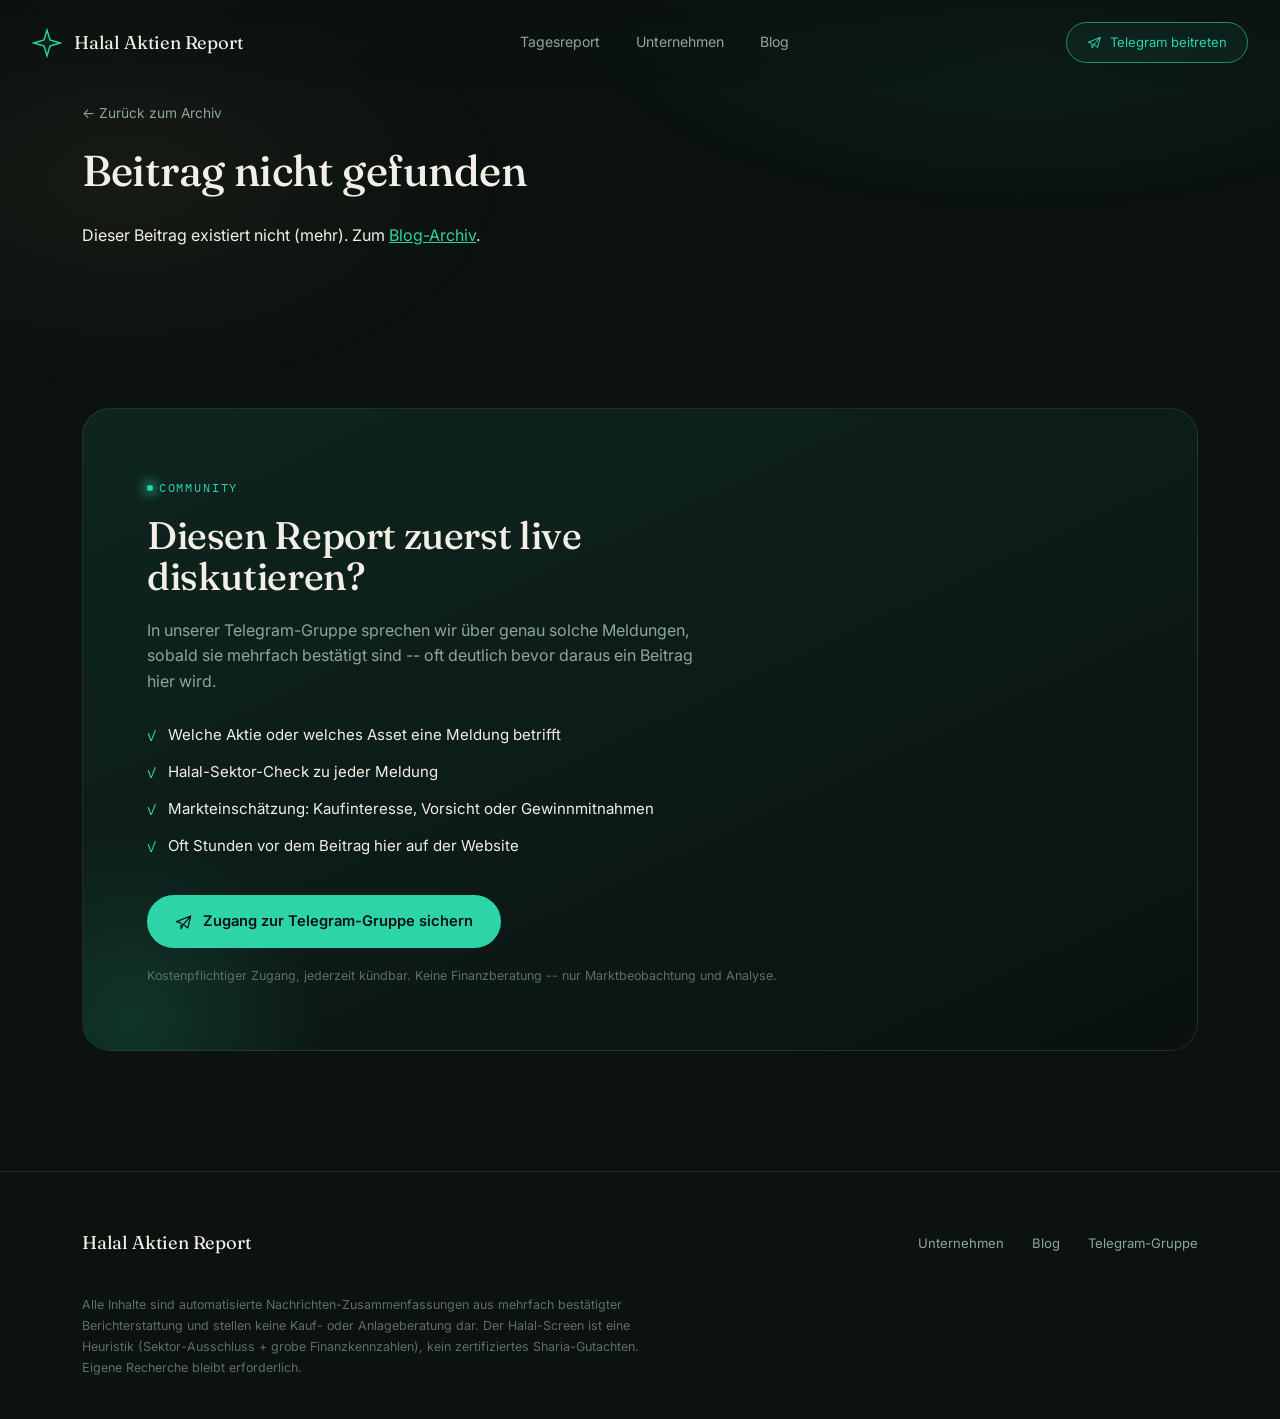
==== pages/blog-post.html @ 9b46c6bf "Mobile-optimize the site: fix text overflow, add hamburger nav - overflow-wrap on headings + img/svg" ====
<!DOCTYPE html>
<html lang="de">
<head>
<meta charset="UTF-8">
<meta name="viewport" content="width=device-width, initial-scale=1.0">
<title>Beitrag — Halal Aktien Report</title>
<meta name="description" content="Marktbeobachtung aus mehrfach bestätigter Berichterstattung.">
<link rel="canonical" id="canonical-link" href="https://joyful-dasik-cdf792.netlify.app/pages/blog-post.html">
<meta property="og:type" content="article">
<meta property="og:site_name" content="Halal Aktien Report">
<meta id="og-title" property="og:title" content="Halal Aktien Report">
<meta id="og-description" property="og:description" content="Marktbeobachtung aus mehrfach bestätigter Berichterstattung.">
<meta id="og-url" property="og:url" content="https://joyful-dasik-cdf792.netlify.app/pages/blog-post.html">
<meta property="og:image" content="https://joyful-dasik-cdf792.netlify.app/assets/og-image.png">
<meta property="og:locale" content="de_DE">
<meta name="twitter:card" content="summary_large_image">
<meta id="twitter-title" name="twitter:title" content="Halal Aktien Report">
<meta name="twitter:image" content="https://joyful-dasik-cdf792.netlify.app/assets/og-image.png">

<link rel="preconnect" href="https://fonts.googleapis.com">
<link href="https://fonts.googleapis.com/css2?family=Fraunces:opsz,wght@9..144,400..600&family=Inter:wght@400;500;600;700&family=IBM+Plex+Mono:wght@400;500&display=swap" rel="stylesheet">
<link rel="stylesheet" href="../css/style.css">
</head>
<body>

<nav class="nav">
  <div class="nav-brand">
    <svg class="mark" viewBox="0 0 30 30" fill="none">
      <path d="M15 2 L18 12 L28 15 L18 18 L15 28 L12 18 L2 15 L12 12 Z" stroke="#2dd4a7" stroke-width="1.4" fill="rgba(45,212,167,0.08)"/>
    </svg>
    Halal Aktien Report
  </div>
  <div class="nav-links">
    <a href="../index.html#report">Tagesreport</a>
    <a href="unternehmen.html">Unternehmen</a>
    <a href="blog.html">Blog</a>
  </div>
  <a class="nav-cta" href="https://t.me/+EwK47soi2l5lZWMy" target="_blank" rel="noopener">
    <svg class="tg-icon" viewBox="0 0 24 24" fill="none"><path d="M21 4L2 11.5l6 2m13-9.5l-4 16-7-5.5m11-10.5L11 15.5m0 0l-3 5.5v-5.5" stroke="currentColor" stroke-width="1.6" stroke-linecap="round" stroke-linejoin="round"/></svg>
    Telegram beitreten
  </a>
  <button class="nav-toggle" aria-label="Menü öffnen" aria-expanded="false">
    <span></span><span></span><span></span>
  </button>
</nav>

<div class="nav-mobile-menu" id="nav-mobile-menu">
  <a href="../index.html#report">Tagesreport</a>
  <a href="unternehmen.html">Unternehmen</a>
  <a href="blog.html">Blog</a>
</div>

<div class="wrap">
  <article class="post-article" id="post-article">
    <p>Beitrag wird geladen…</p>
  </article>
</div>

<section class="section community" id="community">
  <div class="wrap">
    <div class="community-card reveal">
      <div class="community-copy">
        <span class="eyebrow">Community</span>
        <h2>Diesen Report zuerst live diskutieren?</h2>
        <p class="community-sub">
          In unserer Telegram-Gruppe sprechen wir über genau solche Meldungen, sobald sie
          mehrfach bestätigt sind -- oft deutlich bevor daraus ein Beitrag hier wird.
        </p>
        <ul class="community-benefits">
          <li><span class="check">✓</span> Welche Aktie oder welches Asset eine Meldung betrifft</li>
          <li><span class="check">✓</span> Halal-Sektor-Check zu jeder Meldung</li>
          <li><span class="check">✓</span> Markteinschätzung: Kaufinteresse, Vorsicht oder Gewinnmitnahmen</li>
          <li><span class="check">✓</span> Oft Stunden vor dem Beitrag hier auf der Website</li>
        </ul>
        <a class="btn-primary btn-telegram" href="https://t.me/+EwK47soi2l5lZWMy" target="_blank" rel="noopener">
          <svg class="tg-icon" viewBox="0 0 24 24" fill="none"><path d="M21 4L2 11.5l6 2m13-9.5l-4 16-7-5.5m11-10.5L11 15.5m0 0l-3 5.5v-5.5" stroke="currentColor" stroke-width="1.6" stroke-linecap="round" stroke-linejoin="round"/></svg>
          Zugang zur Telegram-Gruppe sichern
        </a>
        <p class="community-note">Kostenpflichtiger Zugang, jederzeit kündbar. Keine Finanzberatung -- nur Marktbeobachtung und Analyse.</p>
      </div>
    </div>
  </div>
</section>

<footer class="footer">
  <div class="wrap">
    <div class="footer-top">
      <div class="nav-brand">Halal Aktien Report</div>
      <div class="footer-links">
        <a href="unternehmen.html">Unternehmen</a>
        <a href="blog.html">Blog</a>
        <a href="https://t.me/+EwK47soi2l5lZWMy" target="_blank" rel="noopener">Telegram-Gruppe</a>
      </div>
    </div>
    <p class="footer-note">
      Alle Inhalte sind automatisierte Nachrichten-Zusammenfassungen aus mehrfach
      bestätigter Berichterstattung und stellen keine Kauf- oder Anlageberatung dar.
      Der Halal-Screen ist eine Heuristik (Sektor-Ausschluss + grobe Finanzkennzahlen),
      kein zertifiziertes Sharia-Gutachten. Eigene Recherche bleibt erforderlich.
    </p>
  </div>
</footer>

<script src="../data/companies.js"></script>
<script src="../data/posts.js"></script>
<script src="../js/render.js"></script>
<script src="../js/animate.js"></script>
<script>
  const slug = new URLSearchParams(window.location.search).get('slug');
  const post = POSTS.find(p => p.slug === slug);
  const articleEl = document.getElementById('post-article');

  if (!post) {
    articleEl.innerHTML = `
      <a class="back-link" href="blog.html">← Zurück zum Archiv</a>
      <h1>Beitrag nicht gefunden</h1>
      <p>Dieser Beitrag existiert nicht (mehr). Zum <a href="blog.html" style="color: var(--jade); text-decoration: underline;">Blog-Archiv</a>.</p>
    `;
  } else {
    const fullTitle = `${post.title} — Halal Aktien Report`;
    const pageUrl = `https://joyful-dasik-cdf792.netlify.app/pages/blog-post.html?slug=${post.slug}`;
    document.title = fullTitle;
    document.querySelector('meta[name="description"]').setAttribute('content', post.excerpt);
    document.getElementById('canonical-link').setAttribute('href', pageUrl);
    document.getElementById('og-title').setAttribute('content', fullTitle);
    document.getElementById('og-description').setAttribute('content', post.excerpt);
    document.getElementById('og-url').setAttribute('content', pageUrl);
    document.getElementById('twitter-title').setAttribute('content', fullTitle);

    articleEl.innerHTML = `
      <a class="back-link" href="blog.html">← Zurück zum Archiv</a>
      <div class="post-meta-row">
        <span class="tag mono">${escapeHtml(post.tag)}</span>
        <span class="mono">${formatDate(post.date)}</span>
      </div>
      <h1>${escapeHtml(post.title)}</h1>
      <div class="post-body">${renderBodyParagraphs(post.body)}</div>
      ${lockedInsightHTML()}
      <div class="post-footer-note">
        Automatisierte Nachrichten-Zusammenfassung aus mehrfach bestätigter Berichterstattung.
        Keine Kauf- oder Anlageempfehlung. Eigene Recherche bleibt erforderlich.
      </div>
    `;

    const ldJson = document.createElement('script');
    ldJson.type = 'application/ld+json';
    ldJson.textContent = JSON.stringify({
      "@context": "https://schema.org",
      "@type": "NewsArticle",
      "headline": post.title,
      "description": post.excerpt,
      "datePublished": post.date,
      "dateModified": post.date,
      "url": pageUrl,
      "articleSection": post.tag,
      "publisher": { "@type": "Organization", "name": "Halal Aktien Report" },
    });
    document.head.appendChild(ldJson);
  }

  window.initRevealScan();
</script>
</body>
</html>
---- css/style.css ----
/* ============================================================
   Halal Aktien Report -- Design System
   Palette: Ink #0B1210, Emerald #114B4C, Jade #2DD4A7,
            Brass #C9A15A, Ivory #F3EFE6, Sage #8FA69C
   Type: Fraunces (Display), Inter (Body), IBM Plex Mono (Data)
   ============================================================ */

:root {
  --ink: #0b1210;
  --ink-soft: #0f1a17;
  --emerald: #114b4c;
  --emerald-soft: #163f3a;
  --jade: #2dd4a7;
  --jade-dim: #1f8f72;
  --brass: #c9a15a;
  --ivory: #f3efe6;
  --sage: #8fa69c;
  --sage-dim: #5c6f68;
  --border: rgba(243, 239, 230, 0.1);
  --radius-lg: 28px;
  --radius-md: 16px;
  --radius-sm: 10px;
  --shadow-deep: 0 40px 80px -30px rgba(0, 0, 0, 0.6);
  --ease: cubic-bezier(0.16, 1, 0.3, 1);
}

* { margin: 0; padding: 0; box-sizing: border-box; }

html { scroll-behavior: smooth; }

body {
  background: var(--ink);
  color: var(--ivory);
  font-family: 'Inter', -apple-system, sans-serif;
  font-size: 16px;
  line-height: 1.6;
  overflow-x: hidden;
  -webkit-font-smoothing: antialiased;
}

body::before {
  content: "";
  position: fixed;
  inset: 0;
  background:
    radial-gradient(ellipse 60% 40% at 80% 0%, rgba(45, 212, 167, 0.08), transparent 60%),
    radial-gradient(ellipse 50% 40% at 10% 20%, rgba(201, 161, 90, 0.06), transparent 60%);
  pointer-events: none;
  z-index: 0;
}

h1, h2, h3, h4 {
  font-family: 'Fraunces', Georgia, serif;
  font-weight: 480;
  letter-spacing: -0.01em;
  line-height: 1.08;
  color: var(--ivory);
  overflow-wrap: break-word;
}

img, svg, canvas { max-width: 100%; }

a { color: inherit; text-decoration: none; }

.mono {
  font-family: 'IBM Plex Mono', monospace;
  letter-spacing: 0.02em;
}

.eyebrow {
  font-family: 'IBM Plex Mono', monospace;
  font-size: 0.72rem;
  letter-spacing: 0.16em;
  text-transform: uppercase;
  color: var(--jade);
  display: inline-flex;
  align-items: center;
  gap: 0.5em;
}

.eyebrow::before {
  content: "";
  width: 6px;
  height: 6px;
  border-radius: 50%;
  background: var(--jade);
  box-shadow: 0 0 12px 2px var(--jade);
}

.wrap {
  max-width: 1180px;
  margin: 0 auto;
  padding: 0 32px;
  position: relative;
  z-index: 1;
}

/* ---------------- Navigation ---------------- */
.nav {
  position: fixed;
  top: 0; left: 0; right: 0;
  z-index: 50;
  display: flex;
  align-items: center;
  justify-content: space-between;
  padding: 22px 32px;
  backdrop-filter: blur(14px);
  background: linear-gradient(to bottom, rgba(11,18,16,0.85), rgba(11,18,16,0));
}

.nav-brand {
  display: flex;
  align-items: center;
  gap: 12px;
  font-family: 'Fraunces', serif;
  font-size: 1.15rem;
  letter-spacing: -0.01em;
}

.nav-brand .mark {
  width: 30px; height: 30px;
  position: relative;
}

.nav-links {
  display: flex;
  gap: 36px;
  font-size: 0.88rem;
  color: var(--sage);
}

.nav-links a { transition: color 0.25s var(--ease); }
.nav-links a:hover { color: var(--jade); }

.nav-cta {
  display: inline-flex;
  align-items: center;
  gap: 8px;
  border: 1px solid var(--jade-dim);
  padding: 9px 20px;
  border-radius: 999px;
  font-size: 0.82rem;
  color: var(--jade);
  background: rgba(45,212,167,0.06);
  transition: all 0.25s var(--ease);
}
.nav-cta:hover { border-color: var(--jade); background: rgba(45,212,167,0.16); transform: translateY(-1px); animation-play-state: paused; }
.nav-cta .tg-icon { width: 15px; height: 15px; flex-shrink: 0; }

@keyframes tg-pulse {
  0%, 100% { box-shadow: 0 0 0 0 rgba(45,212,167,0.32); }
  50% { box-shadow: 0 0 0 7px rgba(45,212,167,0); }
}
.nav-cta { animation: tg-pulse 2.6s ease-in-out infinite; }

/* ---------------- Hero ---------------- */
.hero {
  position: relative;
  min-height: 100vh;
  display: flex;
  align-items: center;
  padding-top: 90px;
}

#hero-canvas {
  position: absolute;
  top: 0; right: -8%;
  width: 62%;
  height: 100%;
  z-index: 0;
  opacity: 0.95;
}

.hero-content {
  position: relative;
  z-index: 2;
  max-width: 620px;
}

.hero h1 {
  font-size: clamp(2.6rem, 5.2vw, 4.4rem);
  margin: 22px 0 24px;
}

.hero h1 em {
  font-style: normal;
  color: var(--jade);
}

.hero-sub {
  font-size: 1.08rem;
  color: var(--sage);
  max-width: 460px;
  margin-bottom: 40px;
}

.hero-actions {
  display: flex;
  gap: 16px;
  align-items: center;
}

.btn-primary {
  background: var(--jade);
  color: var(--ink);
  padding: 15px 28px;
  border-radius: 999px;
  font-weight: 600;
  font-size: 0.92rem;
  transition: transform 0.3s var(--ease), box-shadow 0.3s var(--ease);
  display: inline-block;
}
.btn-primary:hover { transform: translateY(-2px); box-shadow: 0 16px 32px -12px rgba(45,212,167,0.5); }

.btn-ghost {
  color: var(--ivory);
  font-size: 0.92rem;
  display: inline-flex;
  align-items: center;
  gap: 8px;
  border-bottom: 1px solid var(--border);
  padding-bottom: 3px;
  transition: border-color 0.25s var(--ease);
}
.btn-ghost:hover { border-color: var(--brass); color: var(--brass); }

.hero-stats {
  display: flex;
  gap: 40px;
  margin-top: 64px;
  padding-top: 32px;
  border-top: 1px solid var(--border);
}

.hero-stat .num {
  font-family: 'IBM Plex Mono', monospace;
  font-size: 1.5rem;
  color: var(--brass);
}
.hero-stat .label {
  font-size: 0.76rem;
  color: var(--sage-dim);
  margin-top: 4px;
}

/* ---------------- Subpage header ---------------- */
.page-header {
  position: relative;
  z-index: 1;
  padding: 170px 0 64px;
  border-bottom: 1px solid var(--border);
}

.page-header h1 {
  font-size: clamp(2.1rem, 4vw, 3rem);
  margin: 16px 0 18px;
}

.page-header p {
  color: var(--sage);
  max-width: 560px;
}

.back-link {
  display: inline-flex;
  align-items: center;
  gap: 8px;
  font-size: 0.86rem;
  color: var(--sage);
  margin-bottom: 24px;
  transition: color 0.25s var(--ease);
}
.back-link:hover { color: var(--jade); }

/* ---------------- Blog archive list ---------------- */
.blog-list {
  display: flex;
  flex-direction: column;
  gap: 4px;
}

.blog-list-item {
  display: grid;
  grid-template-columns: 140px 1fr 24px;
  gap: 28px;
  align-items: center;
  padding: 28px 8px;
  border-bottom: 1px solid var(--border);
  transition: background 0.25s var(--ease), padding-left 0.25s var(--ease);
}
.blog-list-item:hover { background: rgba(45,212,167,0.03); padding-left: 16px; }

.blog-list-meta {
  font-size: 0.78rem;
  color: var(--sage-dim);
}

.blog-list-body .tag {
  display: inline-block;
  margin-bottom: 10px;
}

.blog-list-body h4 { font-size: 1.25rem; margin-bottom: 8px; }

.blog-list-arrow {
  color: var(--sage-dim);
  font-size: 1.1rem;
  transition: transform 0.25s var(--ease), color 0.25s var(--ease);
}
.blog-list-item:hover .blog-list-arrow { transform: translateX(4px); color: var(--jade); }

@media (max-width: 700px) {
  .blog-list-item { grid-template-columns: 1fr; gap: 10px; }
  .blog-list-arrow { display: none; }
}

/* ---------------- Blog post detail ---------------- */
.post-meta-row {
  display: flex;
  gap: 18px;
  align-items: center;
  margin-bottom: 20px;
  font-size: 0.82rem;
  color: var(--sage);
}

.post-article {
  max-width: 720px;
  padding: 100px 0 40px;
}

.post-article h1 {
  font-size: clamp(1.9rem, 3.6vw, 2.7rem);
  margin-bottom: 28px;
}

.post-assets {
  display: flex;
  gap: 14px;
  flex-wrap: wrap;
  margin-bottom: 40px;
}

.post-body p {
  color: var(--ivory);
  opacity: 0.92;
  margin-bottom: 22px;
  font-size: 1.02rem;
  line-height: 1.75;
}

.post-footer-note {
  margin-top: 48px;
  padding-top: 28px;
  border-top: 1px solid var(--border);
  font-size: 0.8rem;
  color: var(--sage-dim);
  line-height: 1.7;
}

/* ---------------- Unternehmen filter ---------------- */
.sector-filter {
  display: flex;
  flex-wrap: wrap;
  gap: 10px;
  margin-bottom: 40px;
}

.filter-chip {
  border: 1px solid var(--border);
  padding: 8px 18px;
  border-radius: 999px;
  font-size: 0.82rem;
  color: var(--sage);
  background: transparent;
  cursor: pointer;
  transition: all 0.25s var(--ease);
  font-family: inherit;
}
.filter-chip:hover { border-color: var(--jade); color: var(--jade); }
.filter-chip.active { background: var(--jade); border-color: var(--jade); color: var(--ink); font-weight: 600; }

/* ---------------- Company detail ---------------- */
.company-detail-head {
  display: flex;
  justify-content: space-between;
  align-items: flex-start;
  gap: 24px;
  flex-wrap: wrap;
  margin-bottom: 8px;
}

.company-detail-name h1 { font-size: clamp(1.9rem, 3.6vw, 2.6rem); margin: 10px 0 6px; }

.company-detail-industry { color: var(--sage); font-size: 0.94rem; }

.company-detail-chart {
  border: 1px solid var(--border);
  border-radius: var(--radius-md);
  padding: 32px;
  margin: 36px 0;
  background: rgba(255,255,255,0.015);
}

.company-detail-chart .sparkline { height: 90px; }

.company-detail-grid {
  display: grid;
  grid-template-columns: 1fr 1fr;
  gap: 40px;
  margin-top: 20px;
}

.company-detail-grid h3 {
  font-size: 1.1rem;
  margin-bottom: 18px;
  color: var(--ivory);
}

.pros-list, .cons-list {
  list-style: none;
  display: flex;
  flex-direction: column;
  gap: 14px;
}

.pros-list li, .cons-list li {
  display: flex;
  gap: 10px;
  font-size: 0.92rem;
  color: var(--sage);
  line-height: 1.5;
}

.pros-list .mark { color: var(--jade); flex-shrink: 0; }
.cons-list .mark { color: var(--brass); flex-shrink: 0; }

.halal-note-box {
  margin-top: 32px;
  padding: 20px 24px;
  border: 1px solid var(--jade-dim);
  border-radius: var(--radius-md);
  background: rgba(45,212,167,0.05);
  font-size: 0.88rem;
  color: var(--sage);
}

@media (max-width: 700px) {
  .company-detail-grid { grid-template-columns: 1fr; gap: 28px; }
}

/* ---------------- Scroll-Reveal ---------------- */
.reveal {
  opacity: 0;
  transform: translateY(22px);
  transition: opacity 0.7s var(--ease), transform 0.7s var(--ease);
}
.reveal.is-visible {
  opacity: 1;
  transform: translateY(0);
}

/* ---------------- Process strip ("Was wir tun") ---------------- */
.process-strip {
  position: relative;
  z-index: 1;
  padding: 8px 0 64px;
}

.process-grid {
  display: grid;
  grid-template-columns: repeat(4, 1fr);
  gap: 20px;
  border-top: 1px solid var(--border);
  padding-top: 44px;
}

.process-step { position: relative; }

.process-num {
  font-size: 0.78rem;
  color: var(--jade-dim);
  display: block;
  margin-bottom: 10px;
}

.process-step h3 {
  font-size: 1.1rem;
  margin-bottom: 8px;
}

.process-step p {
  font-size: 0.86rem;
  color: var(--sage);
  line-height: 1.55;
}

@media (max-width: 900px) {
  .process-grid { grid-template-columns: 1fr 1fr; row-gap: 32px; }
}
@media (max-width: 560px) {
  .process-grid { grid-template-columns: 1fr; }
}

/* ---------------- Section shell ---------------- */
.section {
  position: relative;
  z-index: 1;
  padding: 120px 0;
}

.section-head {
  display: flex;
  justify-content: space-between;
  align-items: flex-end;
  margin-bottom: 56px;
  gap: 24px;
}

.section-head h2 {
  font-size: clamp(1.8rem, 3vw, 2.6rem);
  margin-top: 14px;
}

.section-link {
  font-size: 0.86rem;
  color: var(--sage);
  white-space: nowrap;
  padding-bottom: 6px;
  border-bottom: 1px solid var(--border);
  transition: color 0.25s var(--ease), border-color 0.25s var(--ease);
}
.section-link:hover { color: var(--jade); border-color: var(--jade); }

/* ---------------- Today's Report card ---------------- */
.report-card {
  border: 1px solid var(--border);
  border-radius: var(--radius-lg);
  padding: 48px;
  background: linear-gradient(155deg, rgba(17,75,76,0.35), rgba(11,18,16,0.2));
  position: relative;
  overflow: hidden;
}

.report-card::after {
  content: "";
  position: absolute;
  width: 340px; height: 340px;
  right: -120px; top: -120px;
  background: radial-gradient(circle, rgba(201,161,90,0.16), transparent 70%);
  pointer-events: none;
}

.report-meta {
  display: flex;
  gap: 18px;
  align-items: center;
  margin-bottom: 22px;
  font-size: 0.8rem;
  color: var(--sage);
}

.tag {
  font-family: 'IBM Plex Mono', monospace;
  font-size: 0.72rem;
  padding: 5px 12px;
  border-radius: 999px;
  border: 1px solid var(--border);
  color: var(--jade);
}

.report-card h3 {
  font-size: 1.9rem;
  max-width: 720px;
  margin-bottom: 18px;
}

.report-card p {
  color: var(--sage);
  max-width: 680px;
  margin-bottom: 28px;
}

.report-assets {
  display: flex;
  gap: 14px;
  flex-wrap: wrap;
}

.asset-chip {
  display: flex;
  align-items: center;
  gap: 10px;
  padding: 10px 16px;
  border: 1px solid var(--border);
  border-radius: 999px;
  font-family: 'IBM Plex Mono', monospace;
  font-size: 0.82rem;
}

.asset-chip .dot {
  width: 8px; height: 8px; border-radius: 50%;
  background: var(--jade);
}

/* ---------------- Locked insight (Paid-Telegram-Teaser) ---------------- */
.locked-insight {
  display: flex;
  align-items: center;
  justify-content: space-between;
  gap: 20px;
  flex-wrap: wrap;
  margin-top: 28px;
  padding: 22px 26px;
  border: 1px dashed var(--jade-dim);
  border-radius: var(--radius-md);
  background: rgba(45,212,167,0.05);
}

.locked-insight p {
  color: var(--sage);
  font-size: 0.92rem;
  margin: 0;
  max-width: 480px;
}

.locked-insight .btn-primary {
  padding: 11px 22px;
  font-size: 0.84rem;
  white-space: nowrap;
}

/* ---------------- Company grid ---------------- */
.company-grid {
  display: grid;
  grid-template-columns: repeat(3, 1fr);
  gap: 20px;
}

.company-card {
  border: 1px solid var(--border);
  border-radius: var(--radius-md);
  padding: 28px;
  transition: transform 0.35s var(--ease), border-color 0.35s var(--ease), background 0.35s var(--ease);
  background: rgba(255,255,255,0.015);
}

.company-card:hover {
  transform: translateY(-6px);
  border-color: var(--jade);
  background: rgba(45,212,167,0.04);
}

.company-top {
  display: flex;
  justify-content: space-between;
  align-items: flex-start;
  margin-bottom: 20px;
}

.company-ticker {
  font-family: 'IBM Plex Mono', monospace;
  font-size: 0.78rem;
  color: var(--sage);
}

.company-name {
  font-family: 'Fraunces', serif;
  font-size: 1.3rem;
  margin-top: 4px;
}

.halal-badge {
  font-size: 0.68rem;
  font-family: 'IBM Plex Mono', monospace;
  color: var(--jade);
  border: 1px solid var(--jade-dim);
  padding: 4px 10px;
  border-radius: 999px;
}

.company-change {
  font-family: 'IBM Plex Mono', monospace;
  font-size: 0.9rem;
  margin-top: 18px;
}
.company-change.up { color: var(--jade); }
.company-change.down { color: #d97757; }

.sparkline { margin-top: 12px; width: 100%; height: 40px; }

/* ---------------- Blog preview ---------------- */
.blog-grid {
  display: grid;
  grid-template-columns: 1.2fr 1fr 1fr;
  gap: 20px;
}

.blog-card {
  border: 1px solid var(--border);
  border-radius: var(--radius-md);
  padding: 28px;
  display: flex;
  flex-direction: column;
  gap: 16px;
  transition: border-color 0.3s var(--ease), transform 0.3s var(--ease);
}
.blog-card:hover { border-color: var(--brass); transform: translateY(-4px); }

.blog-card.featured {
  grid-row: span 2;
  justify-content: flex-end;
  min-height: 380px;
  background: linear-gradient(200deg, rgba(201,161,90,0.1), rgba(11,18,16,0.4));
}

.blog-date {
  font-family: 'IBM Plex Mono', monospace;
  font-size: 0.72rem;
  color: var(--sage-dim);
}

.blog-card h4 { font-size: 1.2rem; }
.blog-card.featured h4 { font-size: 1.7rem; }

.blog-excerpt { color: var(--sage); font-size: 0.9rem; }

/* ---------------- Community / Telegram CTA ---------------- */
.community-card {
  border: 1px solid var(--border);
  border-radius: var(--radius-lg);
  padding: 64px;
  background: linear-gradient(155deg, rgba(45,212,167,0.1), rgba(11,18,16,0.3));
  position: relative;
  overflow: hidden;
}

.community-card::after {
  content: "";
  position: absolute;
  width: 380px; height: 380px;
  left: -140px; bottom: -160px;
  background: radial-gradient(circle, rgba(45,212,167,0.14), transparent 70%);
  pointer-events: none;
}

.community-copy { position: relative; z-index: 1; max-width: 640px; }

.community-copy h2 { margin: 16px 0 20px; font-size: clamp(1.8rem, 3vw, 2.4rem); }

.community-sub { color: var(--sage); max-width: 560px; margin-bottom: 28px; }

.community-benefits {
  list-style: none;
  display: flex;
  flex-direction: column;
  gap: 12px;
  margin-bottom: 36px;
}

.community-benefits li {
  display: flex;
  align-items: flex-start;
  gap: 12px;
  font-size: 0.94rem;
  color: var(--ivory);
}

.community-benefits .check {
  color: var(--jade);
  font-family: 'IBM Plex Mono', monospace;
  flex-shrink: 0;
  margin-top: 1px;
}

.btn-telegram {
  display: inline-flex;
  align-items: center;
  gap: 10px;
}
.btn-telegram .tg-icon { width: 18px; height: 18px; }

.community-note {
  font-size: 0.78rem;
  color: var(--sage-dim);
  margin-top: 18px;
}

@media (max-width: 900px) {
  .community-card { padding: 40px 28px; }
}

/* ---------------- Footer ---------------- */
.footer {
  border-top: 1px solid var(--border);
  padding: 56px 0 40px;
  position: relative;
  z-index: 1;
}

.footer-top {
  display: flex;
  justify-content: space-between;
  align-items: center;
  margin-bottom: 36px;
}

.footer-note {
  font-size: 0.78rem;
  color: var(--sage-dim);
  max-width: 560px;
  line-height: 1.7;
}

.footer-links {
  display: flex;
  flex-wrap: wrap;
  gap: 28px;
  font-size: 0.82rem;
  color: var(--sage);
}
.footer-links a:hover { color: var(--jade); }

/* ---------------- Mobile nav (hamburger + dropdown) ---------------- */
.nav-toggle {
  display: none;
  flex-direction: column;
  justify-content: center;
  gap: 5px;
  width: 38px;
  height: 38px;
  border: 1px solid var(--border);
  border-radius: 999px;
  background: transparent;
  cursor: pointer;
  flex-shrink: 0;
}
.nav-toggle span {
  display: block;
  width: 16px;
  height: 1.5px;
  margin: 0 auto;
  background: var(--ivory);
  transition: transform 0.25s var(--ease), opacity 0.25s var(--ease);
}
.nav-toggle.is-open span:nth-child(1) { transform: translateY(6.5px) rotate(45deg); }
.nav-toggle.is-open span:nth-child(2) { opacity: 0; }
.nav-toggle.is-open span:nth-child(3) { transform: translateY(-6.5px) rotate(-45deg); }

.nav-mobile-menu {
  display: none;
  flex-direction: column;
  position: fixed;
  top: 0; left: 0; right: 0;
  z-index: 49;
  padding: 90px 24px 24px;
  background: var(--ink);
  border-bottom: 1px solid var(--border);
  transform: translateY(-8px);
  opacity: 0;
  pointer-events: none;
  transition: opacity 0.25s var(--ease), transform 0.25s var(--ease);
}
.nav-mobile-menu.is-open {
  opacity: 1;
  transform: translateY(0);
  pointer-events: auto;
}
.nav-mobile-menu a {
  padding: 14px 4px;
  font-size: 1.05rem;
  color: var(--ivory);
  border-bottom: 1px solid var(--border);
}
.nav-mobile-menu a:hover { color: var(--jade); }

/* ---------------- Responsive ---------------- */
@media (max-width: 900px) {
  .company-grid { grid-template-columns: 1fr 1fr; }
  .blog-grid { grid-template-columns: 1fr; }
  .blog-card.featured { grid-row: auto; min-height: 260px; }
  #hero-canvas { width: 100%; right: 0; opacity: 0.35; }
  .nav-links { display: none; }
  .nav-toggle { display: flex; }
  .nav-mobile-menu { display: flex; }
  .section-head { flex-direction: column; align-items: flex-start; }
  .footer-top { flex-direction: column; align-items: flex-start; gap: 18px; }
}

@media (max-width: 600px) {
  .wrap { padding: 0 20px; }
  .company-grid { grid-template-columns: 1fr; }
  .hero-stats { flex-wrap: wrap; gap: 24px; }
  .hero h1 { font-size: clamp(1.9rem, 8.2vw, 2.6rem); }
  .nav-brand { font-size: 1rem; }
  .nav { padding: 16px 20px; }
  .nav-cta span, .nav-cta { font-size: 0.78rem; }
  .report-card, .community-card { padding: 28px 22px; }
}

@media (prefers-reduced-motion: reduce) {
  html { scroll-behavior: auto; }
  * { animation: none !important; transition: none !important; }
}

/* Focus visibility */
a:focus-visible, button:focus-visible {
  outline: 2px solid var(--jade);
  outline-offset: 3px;
}
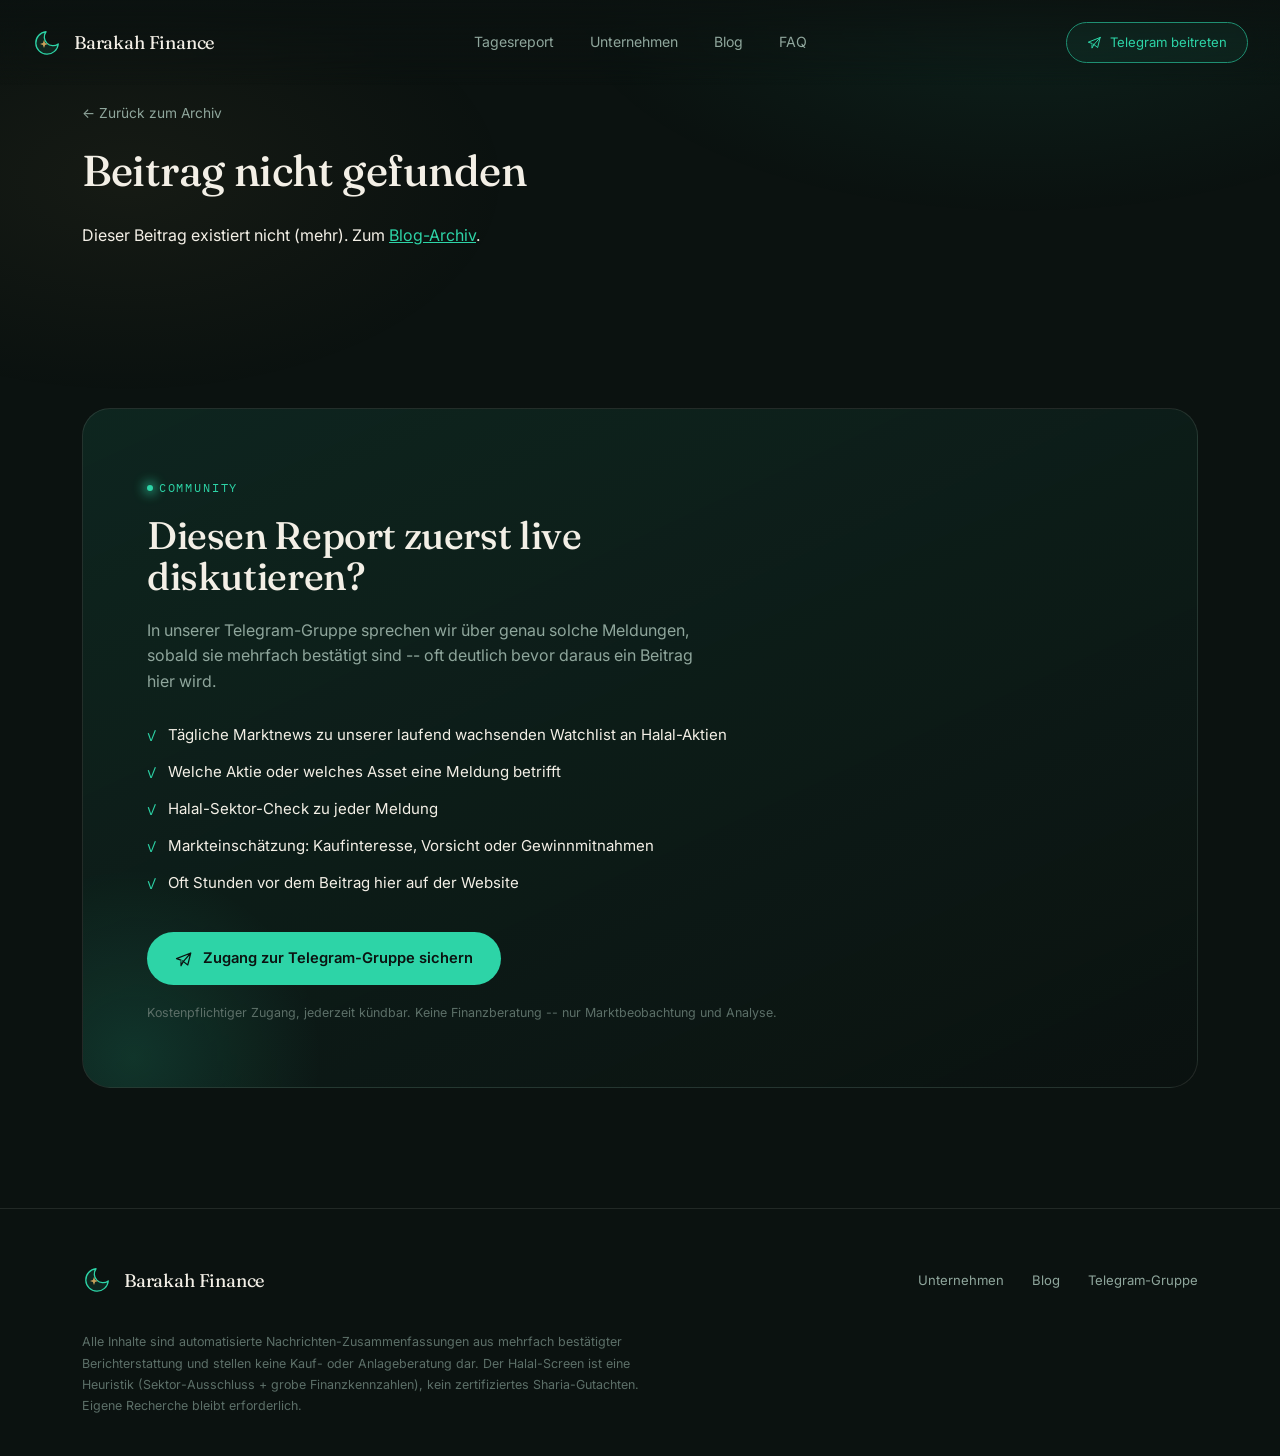
==== commit e039951c: "Update Website Inhalte & CSS" ====
--- a/pages/blog-post.html
+++ b/pages/blog-post.html
@@ -3,18 +3,18 @@
 <head>
 <meta charset="UTF-8">
 <meta name="viewport" content="width=device-width, initial-scale=1.0">
-<title>Beitrag — Halal Aktien Report</title>
-<meta name="description" content="Marktbeobachtung aus mehrfach bestätigter Berichterstattung.">
+<title>Beitrag — Barakah Finance</title>
+<meta name="description" content="Marktbeobachtung aus mehrfach bestätigter Berichterstattung -- von Barakah Finance geprüft.">
 <link rel="canonical" id="canonical-link" href="https://joyful-dasik-cdf792.netlify.app/pages/blog-post.html">
 <meta property="og:type" content="article">
-<meta property="og:site_name" content="Halal Aktien Report">
-<meta id="og-title" property="og:title" content="Halal Aktien Report">
+<meta property="og:site_name" content="Barakah Finance">
+<meta id="og-title" property="og:title" content="Barakah Finance">
 <meta id="og-description" property="og:description" content="Marktbeobachtung aus mehrfach bestätigter Berichterstattung.">
 <meta id="og-url" property="og:url" content="https://joyful-dasik-cdf792.netlify.app/pages/blog-post.html">
 <meta property="og:image" content="https://joyful-dasik-cdf792.netlify.app/assets/og-image.png">
 <meta property="og:locale" content="de_DE">
 <meta name="twitter:card" content="summary_large_image">
-<meta id="twitter-title" name="twitter:title" content="Halal Aktien Report">
+<meta id="twitter-title" name="twitter:title" content="Barakah Finance">
 <meta name="twitter:image" content="https://joyful-dasik-cdf792.netlify.app/assets/og-image.png">
 
 <link rel="preconnect" href="https://fonts.googleapis.com">
@@ -26,14 +26,16 @@
 <nav class="nav">
   <div class="nav-brand">
     <svg class="mark" viewBox="0 0 30 30" fill="none">
-      <path d="M15 2 L18 12 L28 15 L18 18 L15 28 L12 18 L2 15 L12 12 Z" stroke="#2dd4a7" stroke-width="1.4" fill="rgba(45,212,167,0.08)"/>
+      <path d="M26.25 15.99 A11.25 11.25 0 1 1 14.01 3.75 8.75 8.75 0 0 0 26.25 15.99 Z" stroke="#2dd4a7" stroke-width="1.3" stroke-linejoin="round" fill="rgba(45,212,167,0.1)"/>
+      <path d="M12 12 L13.1 15 L16 16 L13.1 17 L12 20 L10.9 17 L8 16 L10.9 15 Z" fill="#c9a15a"/>
     </svg>
-    Halal Aktien Report
+    Barakah Finance
   </div>
   <div class="nav-links">
     <a href="../index.html#report">Tagesreport</a>
     <a href="unternehmen.html">Unternehmen</a>
     <a href="blog.html">Blog</a>
+    <a href="../index.html#faq">FAQ</a>
   </div>
   <a class="nav-cta" href="https://t.me/+EwK47soi2l5lZWMy" target="_blank" rel="noopener">
     <svg class="tg-icon" viewBox="0 0 24 24" fill="none"><path d="M21 4L2 11.5l6 2m13-9.5l-4 16-7-5.5m11-10.5L11 15.5m0 0l-3 5.5v-5.5" stroke="currentColor" stroke-width="1.6" stroke-linecap="round" stroke-linejoin="round"/></svg>
@@ -48,6 +50,14 @@
   <a href="../index.html#report">Tagesreport</a>
   <a href="unternehmen.html">Unternehmen</a>
   <a href="blog.html">Blog</a>
+  <a href="../index.html#faq">FAQ</a>
+</div>
+
+<div class="sticky-cta">
+  <a class="btn-primary btn-telegram" href="https://t.me/+EwK47soi2l5lZWMy" target="_blank" rel="noopener">
+    <svg class="tg-icon" viewBox="0 0 24 24" fill="none"><path d="M21 4L2 11.5l6 2m13-9.5l-4 16-7-5.5m11-10.5L11 15.5m0 0l-3 5.5v-5.5" stroke="currentColor" stroke-width="1.6" stroke-linecap="round" stroke-linejoin="round"/></svg>
+    Zugang sichern
+  </a>
 </div>
 
 <div class="wrap">
@@ -67,6 +77,7 @@
           mehrfach bestätigt sind -- oft deutlich bevor daraus ein Beitrag hier wird.
         </p>
         <ul class="community-benefits">
+          <li><span class="check">✓</span> Tägliche Marktnews zu unserer laufend wachsenden Watchlist an Halal-Aktien</li>
           <li><span class="check">✓</span> Welche Aktie oder welches Asset eine Meldung betrifft</li>
           <li><span class="check">✓</span> Halal-Sektor-Check zu jeder Meldung</li>
           <li><span class="check">✓</span> Markteinschätzung: Kaufinteresse, Vorsicht oder Gewinnmitnahmen</li>
@@ -85,7 +96,13 @@
 <footer class="footer">
   <div class="wrap">
     <div class="footer-top">
-      <div class="nav-brand">Halal Aktien Report</div>
+      <div class="nav-brand">
+        <svg class="mark" viewBox="0 0 30 30" fill="none">
+          <path d="M26.25 15.99 A11.25 11.25 0 1 1 14.01 3.75 8.75 8.75 0 0 0 26.25 15.99 Z" stroke="#2dd4a7" stroke-width="1.3" stroke-linejoin="round" fill="rgba(45,212,167,0.1)"/>
+          <path d="M12 12 L13.1 15 L16 16 L13.1 17 L12 20 L10.9 17 L8 16 L10.9 15 Z" fill="#c9a15a"/>
+        </svg>
+        Barakah Finance
+      </div>
       <div class="footer-links">
         <a href="unternehmen.html">Unternehmen</a>
         <a href="blog.html">Blog</a>
@@ -117,7 +134,7 @@
       <p>Dieser Beitrag existiert nicht (mehr). Zum <a href="blog.html" style="color: var(--jade); text-decoration: underline;">Blog-Archiv</a>.</p>
     `;
   } else {
-    const fullTitle = `${post.title} — Halal Aktien Report`;
+    const fullTitle = `${post.title} — Barakah Finance`;
     const pageUrl = `https://joyful-dasik-cdf792.netlify.app/pages/blog-post.html?slug=${post.slug}`;
     document.title = fullTitle;
     document.querySelector('meta[name="description"]').setAttribute('content', post.excerpt);
@@ -153,9 +170,26 @@
       "dateModified": post.date,
       "url": pageUrl,
       "articleSection": post.tag,
-      "publisher": { "@type": "Organization", "name": "Halal Aktien Report" },
+      "publisher": {
+        "@type": "Organization",
+        "name": "Barakah Finance",
+        "logo": { "@type": "ImageObject", "url": "https://joyful-dasik-cdf792.netlify.app/assets/og-image.png" },
+      },
     });
     document.head.appendChild(ldJson);
+
+    const breadcrumbJson = document.createElement('script');
+    breadcrumbJson.type = 'application/ld+json';
+    breadcrumbJson.textContent = JSON.stringify({
+      "@context": "https://schema.org",
+      "@type": "BreadcrumbList",
+      "itemListElement": [
+        { "@type": "ListItem", "position": 1, "name": "Barakah Finance", "item": "https://joyful-dasik-cdf792.netlify.app/" },
+        { "@type": "ListItem", "position": 2, "name": "Blog", "item": "https://joyful-dasik-cdf792.netlify.app/pages/blog.html" },
+        { "@type": "ListItem", "position": 3, "name": post.title, "item": pageUrl },
+      ],
+    });
+    document.head.appendChild(breadcrumbJson);
   }
 
   window.initRevealScan();
--- a/css/style.css
+++ b/css/style.css
@@ -1,5 +1,5 @@
 /* ============================================================
-   Halal Aktien Report -- Design System
+   Barakah Finance -- Design System
    Palette: Ink #0B1210, Emerald #114B4C, Jade #2DD4A7,
             Brass #C9A15A, Ivory #F3EFE6, Sage #8FA69C
    Type: Fraunces (Display), Inter (Body), IBM Plex Mono (Data)
@@ -502,12 +502,449 @@
   .process-grid { grid-template-columns: 1fr; }
 }
 
+/* ---------------- Gradient-Blob-Feld (Tiefe hinter Sections) ---------------- */
+.blob-field {
+  position: absolute;
+  inset: 0;
+  overflow: hidden;
+  pointer-events: none;
+  z-index: 0;
+  -webkit-mask-image: linear-gradient(to bottom, transparent, #000 18%, #000 82%, transparent);
+  mask-image: linear-gradient(to bottom, transparent, #000 18%, #000 82%, transparent);
+}
+
+.blob {
+  position: absolute;
+  border-radius: 50%;
+  filter: blur(70px);
+  opacity: 0.28;
+  animation: blob-drift 24s ease-in-out infinite alternate;
+  will-change: transform;
+}
+
+.blob-jade { width: 420px; height: 420px; background: var(--jade); top: -140px; left: 6%; }
+.blob-brass { width: 380px; height: 380px; background: var(--brass); bottom: -160px; right: 4%; animation-duration: 28s; animation-delay: -8s; }
+.blob-emerald { width: 460px; height: 460px; background: var(--emerald); top: 20%; right: 30%; animation-duration: 32s; animation-delay: -14s; opacity: 0.22; }
+
+@keyframes blob-drift {
+  from { transform: translate(0, 0) scale(1); }
+  to   { transform: translate(50px, -36px) scale(1.1); }
+}
+
+/* ---------------- Cursor-Spotlight ---------------- */
+.spotlight {
+  position: absolute;
+  inset: 0;
+  z-index: 0;
+  pointer-events: none;
+  opacity: 0;
+  transition: opacity 0.4s var(--ease);
+  background: radial-gradient(560px circle at var(--x, 50%) var(--y, 50%), rgba(45, 212, 167, 0.1), transparent 42%);
+}
+.spotlight.is-active { opacity: 1; }
+
+/* ---------------- 3D Card-Tilt (Maus-getrieben, per JS) ---------------- */
+.tilt {
+  transform-style: preserve-3d;
+  will-change: transform;
+}
+
+/* ---------------- Ticker-Marquee ---------------- */
+.marquee {
+  position: relative;
+  z-index: 1;
+  border-top: 1px solid var(--border);
+  border-bottom: 1px solid var(--border);
+  padding: 22px 0;
+  overflow: hidden;
+  -webkit-mask-image: linear-gradient(90deg, transparent, #000 8%, #000 92%, transparent);
+  mask-image: linear-gradient(90deg, transparent, #000 8%, #000 92%, transparent);
+}
+
+.marquee-track {
+  display: flex;
+  align-items: center;
+  gap: 56px;
+  width: max-content;
+  animation: marquee-scroll 34s linear infinite;
+}
+
+.marquee:hover .marquee-track { animation-play-state: paused; }
+
+.marquee-item {
+  display: flex;
+  align-items: center;
+  gap: 10px;
+  font-family: 'IBM Plex Mono', monospace;
+  font-size: 0.86rem;
+  color: var(--sage);
+  white-space: nowrap;
+}
+
+.marquee-item .dot { width: 6px; height: 6px; border-radius: 50%; background: var(--jade-dim); flex-shrink: 0; }
+.marquee-item strong { color: var(--ivory); font-weight: 500; }
+.marquee-item .chg { font-size: 0.8rem; }
+.marquee-item .chg.up { color: var(--jade); }
+.marquee-item .chg.down { color: #d97757; }
+
+@keyframes marquee-scroll {
+  from { transform: translateX(0); }
+  to   { transform: translateX(-50%); }
+}
+
+@media (max-width: 600px) {
+  .marquee-track { gap: 36px; animation-duration: 22s; }
+}
+
+/* ---------------- Feature-Grid ("Warum Barakah Finance") ---------------- */
+.feature-grid {
+  display: grid;
+  grid-template-columns: repeat(4, 1fr);
+  gap: 20px;
+}
+
+.feature-card {
+  position: relative;
+  border: 1px solid var(--border);
+  border-radius: var(--radius-md);
+  padding: 32px 28px;
+  background: rgba(255, 255, 255, 0.015);
+  transition: transform 0.4s var(--ease), border-color 0.35s var(--ease), background 0.35s var(--ease);
+}
+.feature-card:hover { border-color: var(--jade-dim); background: rgba(45, 212, 167, 0.035); }
+
+.feature-icon {
+  width: 42px;
+  height: 42px;
+  margin-bottom: 22px;
+  color: var(--jade);
+}
+.feature-icon path, .feature-icon circle { vector-effect: non-scaling-stroke; }
+
+.feature-card h3 { font-size: 1.12rem; margin-bottom: 10px; }
+.feature-card p { font-size: 0.88rem; color: var(--sage); line-height: 1.6; }
+
+@media (max-width: 900px) { .feature-grid { grid-template-columns: 1fr 1fr; } }
+@media (max-width: 560px) { .feature-grid { grid-template-columns: 1fr; } }
+
+/* ---------------- Methodik-Timeline (Deep-Dive) ---------------- */
+.methodology { position: relative; overflow: hidden; }
+
+.methodology-intro { max-width: 620px; margin-bottom: 8px; }
+.methodology-intro p { color: var(--sage); }
+
+.timeline {
+  position: relative;
+  margin-top: 56px;
+  padding-left: 46px;
+}
+
+.timeline::before {
+  content: "";
+  position: absolute;
+  left: 5px;
+  top: 6px;
+  bottom: 6px;
+  width: 2px;
+  background: linear-gradient(to bottom, var(--jade-dim), transparent);
+}
+
+.timeline-item { position: relative; padding-bottom: 52px; }
+.timeline-item:last-child { padding-bottom: 0; }
+
+.timeline-dot {
+  position: absolute;
+  left: -46px;
+  top: 3px;
+  width: 12px;
+  height: 12px;
+  border-radius: 50%;
+  background: var(--ink);
+  border: 2px solid var(--jade-dim);
+  transition: all 0.5s var(--ease);
+}
+.timeline-item.is-visible .timeline-dot {
+  background: var(--jade);
+  border-color: var(--jade);
+  box-shadow: 0 0 14px 2px rgba(45, 212, 167, 0.45);
+}
+
+.timeline-meta {
+  display: block;
+  font-family: 'IBM Plex Mono', monospace;
+  font-size: 0.76rem;
+  color: var(--jade-dim);
+  margin-bottom: 8px;
+}
+
+.timeline-item h3 { font-size: 1.3rem; margin-bottom: 12px; }
+.timeline-item p { color: var(--sage); max-width: 640px; line-height: 1.75; font-size: 0.96rem; }
+.timeline-item ul { margin-top: 14px; padding-left: 20px; color: var(--sage); font-size: 0.9rem; line-height: 1.8; }
+
+@media (max-width: 600px) {
+  .timeline { padding-left: 34px; }
+  .timeline-dot { left: -34px; }
+}
+
+/* ---------------- Anlageklassen-Showcase ---------------- */
+.asset-grid {
+  display: grid;
+  grid-template-columns: repeat(4, 1fr);
+  gap: 20px;
+}
+
+.asset-card {
+  position: relative;
+  border: 1px solid var(--border);
+  border-radius: var(--radius-md);
+  padding: 26px;
+  background: linear-gradient(160deg, rgba(255, 255, 255, 0.025), transparent);
+  transition: transform 0.4s var(--ease), border-color 0.35s var(--ease);
+  overflow: hidden;
+}
+.asset-card:hover { border-color: var(--brass); }
+
+.asset-tag {
+  position: absolute;
+  top: 22px;
+  right: 22px;
+  font-family: 'IBM Plex Mono', monospace;
+  font-size: 0.68rem;
+  color: var(--brass);
+  letter-spacing: 0.06em;
+}
+
+.asset-visual { height: 84px; margin-bottom: 20px; overflow: visible; }
+
+.asset-visual .bar {
+  transform-origin: bottom;
+  animation: bar-grow 2.6s var(--ease) infinite alternate;
+}
+.asset-visual .bar:nth-child(2) { animation-delay: -0.4s; }
+.asset-visual .bar:nth-child(3) { animation-delay: -0.9s; }
+.asset-visual .bar:nth-child(4) { animation-delay: -1.4s; }
+.asset-visual .bar:nth-child(5) { animation-delay: -1.9s; }
+
+@keyframes bar-grow {
+  from { transform: scaleY(0.55); }
+  to   { transform: scaleY(1); }
+}
+
+.asset-visual .orbit { animation: orbit-spin 7s linear infinite; transform-origin: center; }
+@keyframes orbit-spin { from { transform: rotate(0deg); } to { transform: rotate(360deg); } }
+
+.asset-visual .pulse-ring { animation: pulse-ring 2.4s var(--ease) infinite; transform-origin: center; }
+@keyframes pulse-ring {
+  0%   { opacity: 0.7; transform: scale(0.85); }
+  70%  { opacity: 0; transform: scale(1.25); }
+  100% { opacity: 0; transform: scale(1.25); }
+}
+
+.asset-card h3 { font-size: 1.15rem; margin-bottom: 8px; }
+.asset-card p { font-size: 0.86rem; color: var(--sage); line-height: 1.65; }
+
+@media (max-width: 900px) { .asset-grid { grid-template-columns: 1fr 1fr; } }
+@media (max-width: 560px) { .asset-grid { grid-template-columns: 1fr; } }
+
+/* ---------------- FAQ-Akkordeon ---------------- */
+.faq-list {
+  border-top: 1px solid var(--border);
+  max-width: 780px;
+}
+
+.faq-item { border-bottom: 1px solid var(--border); }
+
+.faq-item summary {
+  cursor: pointer;
+  list-style: none;
+  display: flex;
+  justify-content: space-between;
+  align-items: center;
+  gap: 20px;
+  padding: 26px 4px;
+  font-family: 'Fraunces', serif;
+  font-size: 1.06rem;
+  color: var(--ivory);
+}
+.faq-item summary::-webkit-details-marker { display: none; }
+.faq-item summary::marker { content: ""; }
+
+.faq-icon {
+  flex-shrink: 0;
+  width: 20px;
+  height: 20px;
+  color: var(--jade);
+  transition: transform 0.3s var(--ease);
+}
+.faq-item[open] .faq-icon { transform: rotate(45deg); }
+
+.faq-answer {
+  padding: 0 34px 26px 4px;
+  color: var(--sage);
+  font-size: 0.94rem;
+  line-height: 1.75;
+  max-width: 680px;
+  animation: faq-fade 0.35s var(--ease);
+}
+
+@keyframes faq-fade {
+  from { opacity: 0; transform: translateY(-4px); }
+  to   { opacity: 1; transform: translateY(0); }
+}
+
+@media (max-width: 600px) {
+  .faq-item summary { padding: 20px 2px; font-size: 0.98rem; }
+  .faq-answer { padding: 0 20px 22px 2px; }
+}
+
+/* ---------------- Angebot: Website (gratis) vs. Telegram-Community ---------------- */
+.offer-grid {
+  display: grid;
+  grid-template-columns: 1fr 1.15fr;
+  gap: 24px;
+  align-items: stretch;
+}
+
+.offer-card {
+  position: relative;
+  border: 1px solid var(--border);
+  border-radius: var(--radius-lg);
+  padding: 40px;
+  background: rgba(255, 255, 255, 0.015);
+  display: flex;
+  flex-direction: column;
+}
+
+.offer-card.featured {
+  border-color: var(--jade);
+  background: linear-gradient(160deg, rgba(45, 212, 167, 0.09), rgba(11, 18, 16, 0.3));
+  box-shadow: 0 30px 70px -34px rgba(45, 212, 167, 0.35);
+}
+
+.offer-badge {
+  position: absolute;
+  top: -14px;
+  left: 40px;
+  background: var(--jade);
+  color: var(--ink);
+  font-family: 'IBM Plex Mono', monospace;
+  font-size: 0.7rem;
+  font-weight: 600;
+  padding: 5px 14px;
+  border-radius: 999px;
+  letter-spacing: 0.04em;
+}
+
+.offer-plan {
+  font-family: 'IBM Plex Mono', monospace;
+  font-size: 0.76rem;
+  color: var(--sage-dim);
+  letter-spacing: 0.08em;
+  text-transform: uppercase;
+  margin-bottom: 10px;
+}
+
+.offer-card h3 { font-size: 1.5rem; margin-bottom: 20px; }
+
+.offer-list {
+  list-style: none;
+  display: flex;
+  flex-direction: column;
+  gap: 14px;
+  margin-bottom: 28px;
+  flex-grow: 1;
+}
+
+.offer-list li {
+  display: flex;
+  gap: 10px;
+  font-size: 0.92rem;
+  color: var(--sage);
+  line-height: 1.5;
+}
+
+.offer-list .mark-yes { color: var(--jade); flex-shrink: 0; }
+.offer-list .mark-no { color: var(--sage-dim); flex-shrink: 0; }
+.offer-card.featured .offer-list li { color: var(--ivory); }
+
+.offer-foot-note {
+  font-size: 0.78rem;
+  color: var(--sage-dim);
+  margin-top: 16px;
+}
+
+.telegram-preview {
+  margin-top: 24px;
+  border: 1px solid var(--jade-dim);
+  border-radius: var(--radius-md);
+  padding: 18px 20px;
+  background: rgba(11, 18, 16, 0.5);
+}
+
+.telegram-preview-label {
+  font-family: 'IBM Plex Mono', monospace;
+  font-size: 0.68rem;
+  color: var(--sage-dim);
+  text-transform: uppercase;
+  letter-spacing: 0.08em;
+  margin-bottom: 12px;
+}
+
+.telegram-bubble {
+  background: rgba(45, 212, 167, 0.06);
+  border: 1px solid var(--border);
+  border-radius: 14px;
+  padding: 14px 16px;
+}
+
+.telegram-bubble-head {
+  display: flex;
+  align-items: center;
+  gap: 8px;
+  font-size: 0.8rem;
+  color: var(--jade);
+  margin-bottom: 8px;
+  font-weight: 600;
+}
+.telegram-bubble-head .dot { width: 6px; height: 6px; border-radius: 50%; background: var(--jade); flex-shrink: 0; }
+.telegram-bubble-head .ts { margin-left: auto; font-family: 'IBM Plex Mono', monospace; font-size: 0.68rem; color: var(--sage-dim); font-weight: 400; }
+
+.telegram-bubble p { font-size: 0.88rem; color: var(--ivory); opacity: 0.92; line-height: 1.6; margin: 0; }
+
+@media (max-width: 900px) {
+  .offer-grid { grid-template-columns: 1fr; }
+}
+@media (max-width: 600px) {
+  .offer-card { padding: 28px 24px; }
+}
+
+/* ---------------- Sticky Telegram-CTA ---------------- */
+.sticky-cta {
+  position: fixed;
+  bottom: 24px;
+  right: 24px;
+  z-index: 45;
+  opacity: 0;
+  transform: translateY(14px);
+  pointer-events: none;
+  transition: opacity 0.4s var(--ease), transform 0.4s var(--ease);
+}
+.sticky-cta.is-visible { opacity: 1; transform: translateY(0); pointer-events: auto; }
+.sticky-cta .btn-primary { box-shadow: var(--shadow-deep); }
+
+@media (max-width: 600px) {
+  .sticky-cta { right: 16px; bottom: 16px; }
+  .sticky-cta .btn-primary { padding: 13px 20px; font-size: 0.82rem; }
+}
+
 /* ---------------- Section shell ---------------- */
 .section {
   position: relative;
   z-index: 1;
   padding: 120px 0;
 }
+
+.section.has-blobs { overflow: hidden; }
 
 .section-head {
   display: flex;
@@ -641,7 +1078,7 @@
   border: 1px solid var(--border);
   border-radius: var(--radius-md);
   padding: 28px;
-  transition: transform 0.35s var(--ease), border-color 0.35s var(--ease), background 0.35s var(--ease);
+  transition: transform 0.4s var(--ease), border-color 0.35s var(--ease), background 0.35s var(--ease);
   background: rgba(255,255,255,0.015);
 }
 
@@ -653,8 +1090,10 @@
 
 .company-top {
   display: flex;
+  flex-wrap: wrap;
   justify-content: space-between;
   align-items: flex-start;
+  gap: 10px;
   margin-bottom: 20px;
 }
 
@@ -677,6 +1116,8 @@
   border: 1px solid var(--jade-dim);
   padding: 4px 10px;
   border-radius: 999px;
+  white-space: nowrap;
+  flex-shrink: 0;
 }
 
 .company-change {
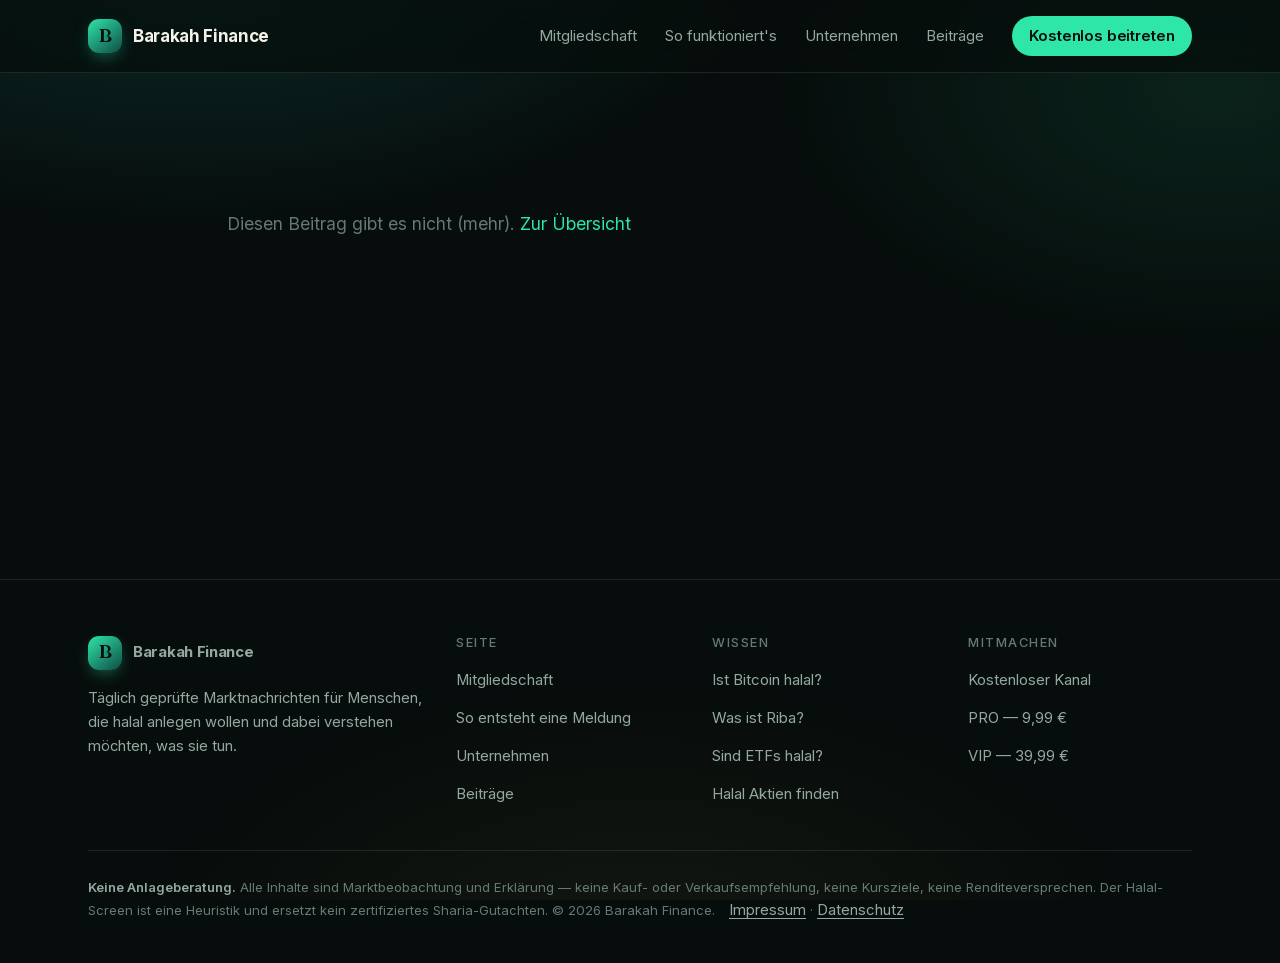
==== commit a37468cb: "Webseite: mobil entschlackt, Dashboard-Ausschnitt, Rechtsseiten Mobil war die Startseite 34 Bildschi" ====
--- a/pages/blog-post.html
+++ b/pages/blog-post.html
@@ -1,198 +1,35 @@
 <!DOCTYPE html>
-<html lang="de">
+<html lang="de" class="no-js">
 <head>
 <meta charset="UTF-8">
 <meta name="viewport" content="width=device-width, initial-scale=1.0">
 <title>Beitrag — Barakah Finance</title>
-<meta name="description" content="Marktbeobachtung aus mehrfach bestätigter Berichterstattung -- von Barakah Finance geprüft.">
-<link rel="canonical" id="canonical-link" href="https://joyful-dasik-cdf792.netlify.app/pages/blog-post.html">
+<meta name="description" content="Ein geprüfter Marktbeitrag von Barakah Finance — bestätigt durch mindestens zwei unabhängige Quellen, mit Einordnung für halal-orientierte Anleger.">
+<link rel="icon" href="../assets/favicon.svg" type="image/svg+xml">
 <meta property="og:type" content="article">
 <meta property="og:site_name" content="Barakah Finance">
-<meta id="og-title" property="og:title" content="Barakah Finance">
-<meta id="og-description" property="og:description" content="Marktbeobachtung aus mehrfach bestätigter Berichterstattung.">
-<meta id="og-url" property="og:url" content="https://joyful-dasik-cdf792.netlify.app/pages/blog-post.html">
+<meta property="og:title" content="Beitrag — Barakah Finance">
+<meta property="og:description" content="Ein Beitrag von Barakah Finance.">
 <meta property="og:image" content="https://joyful-dasik-cdf792.netlify.app/assets/og-image.png">
 <meta property="og:locale" content="de_DE">
 <meta name="twitter:card" content="summary_large_image">
-<meta id="twitter-title" name="twitter:title" content="Barakah Finance">
 <meta name="twitter:image" content="https://joyful-dasik-cdf792.netlify.app/assets/og-image.png">
-
-<link rel="preconnect" href="https://fonts.googleapis.com">
-<link href="https://fonts.googleapis.com/css2?family=Fraunces:opsz,wght@9..144,400..600&family=Inter:wght@400;500;600;700&family=IBM+Plex+Mono:wght@400;500&display=swap" rel="stylesheet">
-<link rel="stylesheet" href="../css/style.css">
+<meta name="theme-color" content="#070d0c"><link rel="stylesheet" href="../css/fonts.css?v=659375b0">
+<link rel="stylesheet" href="../css/style.css?v=d9e67278">
+<script>document.documentElement.classList.remove('no-js');</script>
 </head>
 <body>
-
-<nav class="nav">
-  <div class="nav-brand">
-    <svg class="mark" viewBox="0 0 30 30" fill="none">
-      <path d="M26.25 15.99 A11.25 11.25 0 1 1 14.01 3.75 8.75 8.75 0 0 0 26.25 15.99 Z" stroke="#2dd4a7" stroke-width="1.3" stroke-linejoin="round" fill="rgba(45,212,167,0.1)"/>
-      <path d="M12 12 L13.1 15 L16 16 L13.1 17 L12 20 L10.9 17 L8 16 L10.9 15 Z" fill="#c9a15a"/>
-    </svg>
-    Barakah Finance
-  </div>
-  <div class="nav-links">
-    <a href="../index.html#report">Tagesreport</a>
-    <a href="unternehmen.html">Unternehmen</a>
-    <a href="blog.html">Blog</a>
-    <a href="../index.html#faq">FAQ</a>
-  </div>
-  <a class="nav-cta" href="https://t.me/+EwK47soi2l5lZWMy" target="_blank" rel="noopener">
-    <svg class="tg-icon" viewBox="0 0 24 24" fill="none"><path d="M21 4L2 11.5l6 2m13-9.5l-4 16-7-5.5m11-10.5L11 15.5m0 0l-3 5.5v-5.5" stroke="currentColor" stroke-width="1.6" stroke-linecap="round" stroke-linejoin="round"/></svg>
-    Telegram beitreten
-  </a>
-  <button class="nav-toggle" aria-label="Menü öffnen" aria-expanded="false">
-    <span></span><span></span><span></span>
-  </button>
-</nav>
-
-<div class="nav-mobile-menu" id="nav-mobile-menu">
-  <a href="../index.html#report">Tagesreport</a>
-  <a href="unternehmen.html">Unternehmen</a>
-  <a href="blog.html">Blog</a>
-  <a href="../index.html#faq">FAQ</a>
-</div>
-
-<div class="sticky-cta">
-  <a class="btn-primary btn-telegram" href="https://t.me/+EwK47soi2l5lZWMy" target="_blank" rel="noopener">
-    <svg class="tg-icon" viewBox="0 0 24 24" fill="none"><path d="M21 4L2 11.5l6 2m13-9.5l-4 16-7-5.5m11-10.5L11 15.5m0 0l-3 5.5v-5.5" stroke="currentColor" stroke-width="1.6" stroke-linecap="round" stroke-linejoin="round"/></svg>
-    Zugang sichern
-  </a>
-</div>
-
-<div class="wrap">
-  <article class="post-article" id="post-article">
-    <p>Beitrag wird geladen…</p>
-  </article>
-</div>
-
-<section class="section community" id="community">
-  <div class="wrap">
-    <div class="community-card reveal">
-      <div class="community-copy">
-        <span class="eyebrow">Community</span>
-        <h2>Diesen Report zuerst live diskutieren?</h2>
-        <p class="community-sub">
-          In unserer Telegram-Gruppe sprechen wir über genau solche Meldungen, sobald sie
-          mehrfach bestätigt sind -- oft deutlich bevor daraus ein Beitrag hier wird.
-        </p>
-        <ul class="community-benefits">
-          <li><span class="check">✓</span> Tägliche Marktnews zu unserer laufend wachsenden Watchlist an Halal-Aktien</li>
-          <li><span class="check">✓</span> Welche Aktie oder welches Asset eine Meldung betrifft</li>
-          <li><span class="check">✓</span> Halal-Sektor-Check zu jeder Meldung</li>
-          <li><span class="check">✓</span> Markteinschätzung: Kaufinteresse, Vorsicht oder Gewinnmitnahmen</li>
-          <li><span class="check">✓</span> Oft Stunden vor dem Beitrag hier auf der Website</li>
-        </ul>
-        <a class="btn-primary btn-telegram" href="https://t.me/+EwK47soi2l5lZWMy" target="_blank" rel="noopener">
-          <svg class="tg-icon" viewBox="0 0 24 24" fill="none"><path d="M21 4L2 11.5l6 2m13-9.5l-4 16-7-5.5m11-10.5L11 15.5m0 0l-3 5.5v-5.5" stroke="currentColor" stroke-width="1.6" stroke-linecap="round" stroke-linejoin="round"/></svg>
-          Zugang zur Telegram-Gruppe sichern
-        </a>
-        <p class="community-note">Kostenpflichtiger Zugang, jederzeit kündbar. Keine Finanzberatung -- nur Marktbeobachtung und Analyse.</p>
-      </div>
-    </div>
-  </div>
+<header id="shell-header"></header>
+<section class="page-head" style="padding-bottom:0">
+  <div class="wrap"><article class="article" id="post"></article></div>
 </section>
-
-<footer class="footer">
-  <div class="wrap">
-    <div class="footer-top">
-      <div class="nav-brand">
-        <svg class="mark" viewBox="0 0 30 30" fill="none">
-          <path d="M26.25 15.99 A11.25 11.25 0 1 1 14.01 3.75 8.75 8.75 0 0 0 26.25 15.99 Z" stroke="#2dd4a7" stroke-width="1.3" stroke-linejoin="round" fill="rgba(45,212,167,0.1)"/>
-          <path d="M12 12 L13.1 15 L16 16 L13.1 17 L12 20 L10.9 17 L8 16 L10.9 15 Z" fill="#c9a15a"/>
-        </svg>
-        Barakah Finance
-      </div>
-      <div class="footer-links">
-        <a href="unternehmen.html">Unternehmen</a>
-        <a href="blog.html">Blog</a>
-        <a href="https://t.me/+EwK47soi2l5lZWMy" target="_blank" rel="noopener">Telegram-Gruppe</a>
-      </div>
-    </div>
-    <p class="footer-note">
-      Alle Inhalte sind automatisierte Nachrichten-Zusammenfassungen aus mehrfach
-      bestätigter Berichterstattung und stellen keine Kauf- oder Anlageberatung dar.
-      Der Halal-Screen ist eine Heuristik (Sektor-Ausschluss + grobe Finanzkennzahlen),
-      kein zertifiziertes Sharia-Gutachten. Eigene Recherche bleibt erforderlich.
-    </p>
-  </div>
-</footer>
-
-<script src="../data/companies.js"></script>
-<script src="../data/posts.js"></script>
-<script src="../js/render.js"></script>
-<script src="../js/animate.js"></script>
-<script>
-  const slug = new URLSearchParams(window.location.search).get('slug');
-  const post = POSTS.find(p => p.slug === slug);
-  const articleEl = document.getElementById('post-article');
-
-  if (!post) {
-    articleEl.innerHTML = `
-      <a class="back-link" href="blog.html">← Zurück zum Archiv</a>
-      <h1>Beitrag nicht gefunden</h1>
-      <p>Dieser Beitrag existiert nicht (mehr). Zum <a href="blog.html" style="color: var(--jade); text-decoration: underline;">Blog-Archiv</a>.</p>
-    `;
-  } else {
-    const fullTitle = `${post.title} — Barakah Finance`;
-    const pageUrl = `https://joyful-dasik-cdf792.netlify.app/pages/blog-post.html?slug=${post.slug}`;
-    document.title = fullTitle;
-    document.querySelector('meta[name="description"]').setAttribute('content', post.excerpt);
-    document.getElementById('canonical-link').setAttribute('href', pageUrl);
-    document.getElementById('og-title').setAttribute('content', fullTitle);
-    document.getElementById('og-description').setAttribute('content', post.excerpt);
-    document.getElementById('og-url').setAttribute('content', pageUrl);
-    document.getElementById('twitter-title').setAttribute('content', fullTitle);
-
-    articleEl.innerHTML = `
-      <a class="back-link" href="blog.html">← Zurück zum Archiv</a>
-      <div class="post-meta-row">
-        <span class="tag mono">${escapeHtml(post.tag)}</span>
-        <span class="mono">${formatDate(post.date)}</span>
-      </div>
-      <h1>${escapeHtml(post.title)}</h1>
-      <div class="post-body">${renderBodyParagraphs(post.body)}</div>
-      ${lockedInsightHTML()}
-      <div class="post-footer-note">
-        Automatisierte Nachrichten-Zusammenfassung aus mehrfach bestätigter Berichterstattung.
-        Keine Kauf- oder Anlageempfehlung. Eigene Recherche bleibt erforderlich.
-      </div>
-    `;
-
-    const ldJson = document.createElement('script');
-    ldJson.type = 'application/ld+json';
-    ldJson.textContent = JSON.stringify({
-      "@context": "https://schema.org",
-      "@type": "NewsArticle",
-      "headline": post.title,
-      "description": post.excerpt,
-      "datePublished": post.date,
-      "dateModified": post.date,
-      "url": pageUrl,
-      "articleSection": post.tag,
-      "publisher": {
-        "@type": "Organization",
-        "name": "Barakah Finance",
-        "logo": { "@type": "ImageObject", "url": "https://joyful-dasik-cdf792.netlify.app/assets/og-image.png" },
-      },
-    });
-    document.head.appendChild(ldJson);
-
-    const breadcrumbJson = document.createElement('script');
-    breadcrumbJson.type = 'application/ld+json';
-    breadcrumbJson.textContent = JSON.stringify({
-      "@context": "https://schema.org",
-      "@type": "BreadcrumbList",
-      "itemListElement": [
-        { "@type": "ListItem", "position": 1, "name": "Barakah Finance", "item": "https://joyful-dasik-cdf792.netlify.app/" },
-        { "@type": "ListItem", "position": 2, "name": "Blog", "item": "https://joyful-dasik-cdf792.netlify.app/pages/blog.html" },
-        { "@type": "ListItem", "position": 3, "name": post.title, "item": pageUrl },
-      ],
-    });
-    document.head.appendChild(breadcrumbJson);
-  }
-
-  window.initRevealScan();
-</script>
+<section class="section"></section>
+<footer id="shell-footer"></footer>
+<script src="../data/companies.js?v=9ca3a6f8"></script>
+<script src="../data/posts.js?v=a1137ddb"></script>
+<script src="../js/shell.js?v=0c2dbf47"></script>
+<script src="../js/render.js?v=33621ee4"></script>
+<script src="../js/pages.js?v=a02ca9e0"></script>
+<script src="../js/animate.js?v=fdeb2113"></script>
 </body>
 </html>
--- a/css/fonts.css
+++ b/css/fonts.css
@@ -0,0 +1,129 @@
+/* Erzeugt von scripts/fetch-fonts.py -- nicht von Hand aendern.
+   Schriften liegen lokal, damit keine Besucher-IP an Google geht.
+   Siehe Kopf des Skripts. */
+
+@font-face {
+  font-family: 'Fraunces';
+  font-style: normal;
+  font-weight: 400 600;
+  font-display: swap;
+  src: url('../assets/fonts/Fraunces-400600-latin-ext.woff2') format('woff2');
+  unicode-range: U+0100-02BA, U+02BD-02C5, U+02C7-02CC, U+02CE-02D7, U+02DD-02FF, U+0304, U+0308, U+0329, U+1D00-1DBF, U+1E00-1E9F, U+1EF2-1EFF, U+2020, U+20A0-20AB, U+20AD-20C0, U+2113, U+2C60-2C7F, U+A720-A7FF;
+}
+
+@font-face {
+  font-family: 'Fraunces';
+  font-style: normal;
+  font-weight: 400 600;
+  font-display: swap;
+  src: url('../assets/fonts/Fraunces-400600-latin.woff2') format('woff2');
+  unicode-range: U+0000-00FF, U+0131, U+0152-0153, U+02BB-02BC, U+02C6, U+02DA, U+02DC, U+0304, U+0308, U+0329, U+2000-206F, U+20AC, U+2122, U+2191, U+2193, U+2212, U+2215, U+FEFF, U+FFFD;
+}
+
+@font-face {
+  font-family: 'IBM Plex Mono';
+  font-style: normal;
+  font-weight: 400;
+  font-display: swap;
+  src: url('../assets/fonts/IBMPlexMono-400-latin-ext.woff2') format('woff2');
+  unicode-range: U+0100-02BA, U+02BD-02C5, U+02C7-02CC, U+02CE-02D7, U+02DD-02FF, U+0304, U+0308, U+0329, U+1D00-1DBF, U+1E00-1E9F, U+1EF2-1EFF, U+2020, U+20A0-20AB, U+20AD-20C0, U+2113, U+2C60-2C7F, U+A720-A7FF;
+}
+
+@font-face {
+  font-family: 'IBM Plex Mono';
+  font-style: normal;
+  font-weight: 400;
+  font-display: swap;
+  src: url('../assets/fonts/IBMPlexMono-400-latin.woff2') format('woff2');
+  unicode-range: U+0000-00FF, U+0131, U+0152-0153, U+02BB-02BC, U+02C6, U+02DA, U+02DC, U+0304, U+0308, U+0329, U+2000-206F, U+20AC, U+2122, U+2191, U+2193, U+2212, U+2215, U+FEFF, U+FFFD;
+}
+
+@font-face {
+  font-family: 'IBM Plex Mono';
+  font-style: normal;
+  font-weight: 500;
+  font-display: swap;
+  src: url('../assets/fonts/IBMPlexMono-500-latin-ext.woff2') format('woff2');
+  unicode-range: U+0100-02BA, U+02BD-02C5, U+02C7-02CC, U+02CE-02D7, U+02DD-02FF, U+0304, U+0308, U+0329, U+1D00-1DBF, U+1E00-1E9F, U+1EF2-1EFF, U+2020, U+20A0-20AB, U+20AD-20C0, U+2113, U+2C60-2C7F, U+A720-A7FF;
+}
+
+@font-face {
+  font-family: 'IBM Plex Mono';
+  font-style: normal;
+  font-weight: 500;
+  font-display: swap;
+  src: url('../assets/fonts/IBMPlexMono-500-latin.woff2') format('woff2');
+  unicode-range: U+0000-00FF, U+0131, U+0152-0153, U+02BB-02BC, U+02C6, U+02DA, U+02DC, U+0304, U+0308, U+0329, U+2000-206F, U+20AC, U+2122, U+2191, U+2193, U+2212, U+2215, U+FEFF, U+FFFD;
+}
+
+@font-face {
+  font-family: 'Inter';
+  font-style: normal;
+  font-weight: 400;
+  font-display: swap;
+  src: url('../assets/fonts/Inter-400-latin-ext.woff2') format('woff2');
+  unicode-range: U+0100-02BA, U+02BD-02C5, U+02C7-02CC, U+02CE-02D7, U+02DD-02FF, U+0304, U+0308, U+0329, U+1D00-1DBF, U+1E00-1E9F, U+1EF2-1EFF, U+2020, U+20A0-20AB, U+20AD-20C0, U+2113, U+2C60-2C7F, U+A720-A7FF;
+}
+
+@font-face {
+  font-family: 'Inter';
+  font-style: normal;
+  font-weight: 400;
+  font-display: swap;
+  src: url('../assets/fonts/Inter-400-latin.woff2') format('woff2');
+  unicode-range: U+0000-00FF, U+0131, U+0152-0153, U+02BB-02BC, U+02C6, U+02DA, U+02DC, U+0304, U+0308, U+0329, U+2000-206F, U+20AC, U+2122, U+2191, U+2193, U+2212, U+2215, U+FEFF, U+FFFD;
+}
+
+@font-face {
+  font-family: 'Inter';
+  font-style: normal;
+  font-weight: 500;
+  font-display: swap;
+  src: url('../assets/fonts/Inter-400-latin-ext.woff2') format('woff2');
+  unicode-range: U+0100-02BA, U+02BD-02C5, U+02C7-02CC, U+02CE-02D7, U+02DD-02FF, U+0304, U+0308, U+0329, U+1D00-1DBF, U+1E00-1E9F, U+1EF2-1EFF, U+2020, U+20A0-20AB, U+20AD-20C0, U+2113, U+2C60-2C7F, U+A720-A7FF;
+}
+
+@font-face {
+  font-family: 'Inter';
+  font-style: normal;
+  font-weight: 500;
+  font-display: swap;
+  src: url('../assets/fonts/Inter-400-latin.woff2') format('woff2');
+  unicode-range: U+0000-00FF, U+0131, U+0152-0153, U+02BB-02BC, U+02C6, U+02DA, U+02DC, U+0304, U+0308, U+0329, U+2000-206F, U+20AC, U+2122, U+2191, U+2193, U+2212, U+2215, U+FEFF, U+FFFD;
+}
+
+@font-face {
+  font-family: 'Inter';
+  font-style: normal;
+  font-weight: 600;
+  font-display: swap;
+  src: url('../assets/fonts/Inter-400-latin-ext.woff2') format('woff2');
+  unicode-range: U+0100-02BA, U+02BD-02C5, U+02C7-02CC, U+02CE-02D7, U+02DD-02FF, U+0304, U+0308, U+0329, U+1D00-1DBF, U+1E00-1E9F, U+1EF2-1EFF, U+2020, U+20A0-20AB, U+20AD-20C0, U+2113, U+2C60-2C7F, U+A720-A7FF;
+}
+
+@font-face {
+  font-family: 'Inter';
+  font-style: normal;
+  font-weight: 600;
+  font-display: swap;
+  src: url('../assets/fonts/Inter-400-latin.woff2') format('woff2');
+  unicode-range: U+0000-00FF, U+0131, U+0152-0153, U+02BB-02BC, U+02C6, U+02DA, U+02DC, U+0304, U+0308, U+0329, U+2000-206F, U+20AC, U+2122, U+2191, U+2193, U+2212, U+2215, U+FEFF, U+FFFD;
+}
+
+@font-face {
+  font-family: 'Inter';
+  font-style: normal;
+  font-weight: 700;
+  font-display: swap;
+  src: url('../assets/fonts/Inter-400-latin-ext.woff2') format('woff2');
+  unicode-range: U+0100-02BA, U+02BD-02C5, U+02C7-02CC, U+02CE-02D7, U+02DD-02FF, U+0304, U+0308, U+0329, U+1D00-1DBF, U+1E00-1E9F, U+1EF2-1EFF, U+2020, U+20A0-20AB, U+20AD-20C0, U+2113, U+2C60-2C7F, U+A720-A7FF;
+}
+
+@font-face {
+  font-family: 'Inter';
+  font-style: normal;
+  font-weight: 700;
+  font-display: swap;
+  src: url('../assets/fonts/Inter-400-latin.woff2') format('woff2');
+  unicode-range: U+0000-00FF, U+0131, U+0152-0153, U+02BB-02BC, U+02C6, U+02DA, U+02DC, U+0304, U+0308, U+0329, U+2000-206F, U+20AC, U+2122, U+2191, U+2193, U+2212, U+2215, U+FEFF, U+FFFD;
+}
--- a/css/style.css
+++ b/css/style.css
@@ -1,1351 +1,1833 @@
 /* ============================================================
-   Barakah Finance -- Design System
-   Palette: Ink #0B1210, Emerald #114B4C, Jade #2DD4A7,
-            Brass #C9A15A, Ivory #F3EFE6, Sage #8FA69C
-   Type: Fraunces (Display), Inter (Body), IBM Plex Mono (Data)
+   Barakah Finance — Designsystem
+   ------------------------------------------------------------
+   Aufbau:
+     1. Marken-Token
+     2. Grundlagen & Typografie
+     3. Bewegung (einmal definiert, überall verwendet)
+     4. Bausteine (Button, Karte, Chip, Abschnitt)
+     5. Abschnitte der Startseite
+     6. Feinschliff & Mobil
+
+   Grundsatz: Jede Bewegung hat eine Aufgabe. Ein Effekt, der nur
+   hübsch ist, kostet Ladezeit und Aufmerksamkeit -- beides zahlt
+   der Besucher. Deshalb bewegt sich hier nur, was Aufmerksamkeit
+   lenkt (Eintritt in den Blick, Zustandswechsel, Reihenfolge).
    ============================================================ */
 
+/* ---------- 1. Marken-Token ---------- */
 :root {
-  --ink: #0b1210;
-  --ink-soft: #0f1a17;
-  --emerald: #114b4c;
-  --emerald-soft: #163f3a;
-  --jade: #2dd4a7;
-  --jade-dim: #1f8f72;
-  --brass: #c9a15a;
-  --ivory: #f3efe6;
-  --sage: #8fa69c;
-  --sage-dim: #5c6f68;
-  --border: rgba(243, 239, 230, 0.1);
-  --radius-lg: 28px;
-  --radius-md: 16px;
-  --radius-sm: 10px;
-  --shadow-deep: 0 40px 80px -30px rgba(0, 0, 0, 0.6);
-  --ease: cubic-bezier(0.16, 1, 0.3, 1);
-}
-
-* { margin: 0; padding: 0; box-sizing: border-box; }
-
-html { scroll-behavior: smooth; }
+  /* Farben. Smaragd/Jade steht für Wachstum und ist zugleich die
+     Farbe, die in der islamischen Gestaltung am stärksten besetzt
+     ist. Messing setzt die Akzente -- Gold wäre zu laut. */
+  --ink:        #070d0c;
+  --ink-2:      #0b1512;
+  --ink-3:      #10201c;
+  --emerald:    #0f4c46;
+  --jade:       #2ee6a8;
+  --jade-2:     #14b981;
+  --brass:      #d4a95f;
+  --brass-2:    #a87f3c;
+  --ivory:      #f4f1e8;
+  --sage:       #93a9a0;
+  --sage-2:     #647a72;
+
+  --danger:     #f0796b;
+
+  /* Flächen */
+  --surface:    rgba(255, 255, 255, 0.035);
+  --surface-2:  rgba(255, 255, 255, 0.06);
+  --line:       rgba(244, 241, 232, 0.10);
+  --line-2:     rgba(244, 241, 232, 0.18);
+
+  /* Radien */
+  --r-xl: 32px;
+  --r-lg: 22px;
+  --r-md: 14px;
+  --r-sm: 9px;
+  --r-pill: 999px;
+
+  /* Schatten: zwei Ebenen, damit Tiefe glaubhaft wirkt --
+     ein enger Kontaktschatten plus ein weiter Raumschatten. */
+  --shadow-1: 0 1px 2px rgba(0,0,0,.4), 0 8px 24px -12px rgba(0,0,0,.6);
+  --shadow-2: 0 2px 4px rgba(0,0,0,.4), 0 32px 64px -24px rgba(0,0,0,.75);
+  --glow-jade: 0 0 0 1px rgba(46,230,168,.25), 0 20px 60px -20px rgba(46,230,168,.35);
+
+  /* Bewegung */
+  --ease: cubic-bezier(.16,1,.3,1);
+  --ease-out: cubic-bezier(.22,.61,.36,1);
+  --t-fast: .18s;
+  --t: .32s;
+  --t-slow: .6s;
+
+  /* Maße */
+  --wrap: 1200px;
+  --gutter: clamp(20px, 5vw, 48px);
+}
+
+/* ---------- 2. Grundlagen ---------- */
+*, *::before, *::after { box-sizing: border-box; margin: 0; padding: 0; }
+
+html {
+  scroll-behavior: smooth;
+  /* Der klebende Kopf würde sonst Sprungziele verdecken. */
+  scroll-padding-top: 96px;
+  -webkit-text-size-adjust: 100%;
+}
 
 body {
   background: var(--ink);
   color: var(--ivory);
-  font-family: 'Inter', -apple-system, sans-serif;
-  font-size: 16px;
-  line-height: 1.6;
+  font-family: 'Inter', system-ui, -apple-system, 'Segoe UI', sans-serif;
+  font-size: 17px;
+  line-height: 1.65;
+  -webkit-font-smoothing: antialiased;
   overflow-x: hidden;
-  -webkit-font-smoothing: antialiased;
-}
-
+}
+
+/* Ein sehr weiches Grundleuchten. Ohne das wirkt ein dunkler
+   Hintergrund flach wie ein ausgeschalteter Bildschirm. */
 body::before {
-  content: "";
+  content: '';
   position: fixed;
   inset: 0;
-  background:
-    radial-gradient(ellipse 60% 40% at 80% 0%, rgba(45, 212, 167, 0.08), transparent 60%),
-    radial-gradient(ellipse 50% 40% at 10% 20%, rgba(201, 161, 90, 0.06), transparent 60%);
   pointer-events: none;
   z-index: 0;
-}
+  background:
+    radial-gradient(80vw 60vh at 15% -10%, rgba(15,76,70,.55), transparent 60%),
+    radial-gradient(60vw 50vh at 95% 10%, rgba(46,230,168,.10), transparent 60%),
+    radial-gradient(70vw 60vh at 50% 110%, rgba(212,169,95,.07), transparent 60%);
+}
+
+img, svg, canvas { display: block; max-width: 100%; }
+a { color: inherit; text-decoration: none; }
+button { font: inherit; color: inherit; background: none; border: 0; cursor: pointer; }
+
+::selection { background: var(--jade); color: var(--ink); }
 
 h1, h2, h3, h4 {
   font-family: 'Fraunces', Georgia, serif;
-  font-weight: 480;
-  letter-spacing: -0.01em;
+  font-weight: 500;
   line-height: 1.08;
-  color: var(--ivory);
-  overflow-wrap: break-word;
-}
-
-img, svg, canvas { max-width: 100%; }
-
-a { color: inherit; text-decoration: none; }
+  letter-spacing: -.02em;
+}
+
+/* Die UNTERE Grenze eines clamp() ist die, die auf dem Handy
+   greift -- und dort war sie zu hoch: 2,6rem sind auf 375px
+   Breite gut acht Zeichen pro Zeile. Eine Ueberschrift, die in
+   vier Zeilen zerfaellt, wirkt nicht groesser, sondern enger.
+   90 Prozent der Besucher kommen ueber das Handy; die untere
+   Grenze ist also der wichtigere Wert, nicht die obere. */
+h1 { font-size: clamp(2.05rem, 7.2vw, 4.9rem); }
+h2 { font-size: clamp(1.65rem, 5.4vw, 3.2rem); }
+h3 { font-size: clamp(1.1rem, 3.4vw, 1.5rem); }
+
+p { color: var(--sage); }
+strong { color: var(--ivory); font-weight: 600; }
 
 .mono {
-  font-family: 'IBM Plex Mono', monospace;
-  letter-spacing: 0.02em;
-}
-
+  font-family: 'IBM Plex Mono', ui-monospace, monospace;
+  font-variant-numeric: tabular-nums;
+  letter-spacing: -.01em;
+}
+
+.wrap {
+  width: 100%;
+  max-width: var(--wrap);
+  margin-inline: auto;
+  padding-inline: var(--gutter);
+  position: relative;
+  z-index: 1;
+}
+
+/* ---------- 3. Bewegung ---------- */
+@keyframes rise      { from { opacity: 0; transform: translateY(22px); } to { opacity: 1; transform: none; } }
+@keyframes fade      { from { opacity: 0; } to { opacity: 1; } }
+@keyframes floaty    { 0%,100% { transform: translateY(0); } 50% { transform: translateY(-9px); } }
+@keyframes pulseRing { 0% { box-shadow: 0 0 0 0 rgba(46,230,168,.45); } 70% { box-shadow: 0 0 0 12px rgba(46,230,168,0); } 100% { box-shadow: 0 0 0 0 rgba(46,230,168,0); } }
+@keyframes sheen     { from { transform: translateX(-120%) skewX(-18deg); } to { transform: translateX(320%) skewX(-18deg); } }
+@keyframes marquee   { from { transform: translateX(0); } to { transform: translateX(-50%); } }
+@keyframes spinSlow  { to { transform: rotate(360deg); } }
+@keyframes blink     { 0%,100% { opacity: 1; } 50% { opacity: .25; } }
+
+/* Alles, was beim Scrollen erscheint, startet unsichtbar und wird
+   von animate.js freigeschaltet. Ohne JS bleibt es sichtbar --
+   eine leere Seite wäre der schlechteste Ausfallmodus. */
+/* WICHTIG: Der Inhalt ist sichtbar, solange nicht das Skript
+   sich meldet. animate.js setzt .reveal-ready am <html> und
+   versteckt damit erst, was es danach auch wieder einblenden
+   kann.
+
+   Andersherum -- erst verstecken, dann per JS zeigen -- ist die
+   verbreitete Bauweise und ein stiller Totalausfall: Bricht das
+   Skript, laedt es nicht oder greift der Beobachter nicht, ist
+   die Seite leer. Genau das ist am 25.08.2026 passiert, 45
+   Elemente blieben unsichtbar. Sichtbarer Inhalt ohne Animation
+   ist immer besser als eine animierte leere Seite. */
+.reveal { transition: opacity var(--t-slow) var(--ease), transform var(--t-slow) var(--ease); }
+html.reveal-ready .reveal { opacity: 0; transform: translateY(24px); }
+html.reveal-ready .reveal.in { opacity: 1; transform: none; }
+
+@media (prefers-reduced-motion: reduce) {
+  html { scroll-behavior: auto; }
+  *, *::before, *::after {
+    animation-duration: .001ms !important;
+    animation-iteration-count: 1 !important;
+    transition-duration: .001ms !important;
+  }
+  html.reveal-ready .reveal { opacity: 1; transform: none; }
+}
+
+/* ---------- 4. Bausteine ---------- */
+
+/* Button */
+.btn {
+  --btn-bg: var(--jade);
+  --btn-fg: var(--ink);
+  position: relative;
+  display: inline-flex;
+  align-items: center;
+  gap: .6em;
+  padding: .95em 1.6em;
+  border-radius: var(--r-pill);
+  background: var(--btn-bg);
+  color: var(--btn-fg);
+  font-weight: 600;
+  font-size: .97rem;
+  letter-spacing: -.01em;
+  overflow: hidden;
+  isolation: isolate;
+  transition: transform var(--t) var(--ease), box-shadow var(--t) var(--ease), filter var(--t) var(--ease);
+  will-change: transform;
+}
+.btn:hover { transform: translateY(-2px); box-shadow: var(--glow-jade); filter: brightness(1.06); }
+.btn:active { transform: translateY(0) scale(.985); }
+
+/* Der Lichtstreif läuft NUR beim Überfahren -- als Dauerschleife
+   wäre er nach zehn Sekunden Störung statt Akzent. */
+.btn::after {
+  content: '';
+  position: absolute; inset: 0;
+  background: linear-gradient(100deg, transparent 20%, rgba(255,255,255,.45), transparent 80%);
+  transform: translateX(-120%) skewX(-18deg);
+  z-index: -1;
+}
+.btn:hover::after { animation: sheen .8s var(--ease-out); }
+
+.btn-ghost {
+  --btn-bg: transparent;
+  --btn-fg: var(--ivory);
+  border: 1px solid var(--line-2);
+  backdrop-filter: blur(8px);
+}
+.btn-ghost:hover { background: var(--surface-2); box-shadow: none; }
+
+.btn-brass { --btn-bg: var(--brass); --btn-fg: #1a1206; }
+.btn-brass:hover { box-shadow: 0 0 0 1px rgba(212,169,95,.3), 0 20px 60px -20px rgba(212,169,95,.4); }
+
+.btn-lg { padding: 1.1em 2em; font-size: 1.05rem; }
+.btn-sm { padding: .68em 1.15em; font-size: .88rem; }
+
+/* Chip */
+.chip {
+  display: inline-flex;
+  align-items: center;
+  gap: .5em;
+  padding: .42em .9em;
+  border-radius: var(--r-pill);
+  border: 1px solid var(--line);
+  background: var(--surface);
+  font-size: .82rem;
+  color: var(--sage);
+  letter-spacing: .01em;
+}
+.chip-live { border-color: rgba(46,230,168,.35); color: var(--jade); }
+.chip-live .dot {
+  width: 7px; height: 7px; border-radius: 50%;
+  background: var(--jade);
+  animation: pulseRing 2.4s infinite;
+}
+
+/* Karte */
+.card {
+  position: relative;
+  padding: 28px;
+  border-radius: var(--r-lg);
+  border: 1px solid var(--line);
+  background: linear-gradient(160deg, var(--surface-2), var(--surface));
+  transition: transform var(--t) var(--ease), border-color var(--t) var(--ease), box-shadow var(--t) var(--ease);
+}
+.card:hover {
+  transform: translateY(-4px);
+  border-color: var(--line-2);
+  box-shadow: var(--shadow-2);
+}
+
+/* Karten, die auf Mausbewegung kippen (js/animate.js setzt die
+   Variablen). Die Perspektive sitzt am Elternteil, sonst kippt
+   jede Karte um ihre eigene Achse und die Reihe wirkt unruhig. */
+.tilt-scope { perspective: 1100px; }
+.tilt {
+  transform: rotateX(var(--rx, 0deg)) rotateY(var(--ry, 0deg)) translateZ(0);
+  transform-style: preserve-3d;
+  transition: transform var(--t) var(--ease);
+}
+.tilt-in { transform: translateZ(30px); }
+
+/* Abschnitt */
+.section { padding: clamp(72px, 11vw, 140px) 0; position: relative; }
+.section-head { max-width: 720px; margin-bottom: clamp(36px, 5vw, 64px); }
 .eyebrow {
-  font-family: 'IBM Plex Mono', monospace;
-  font-size: 0.72rem;
-  letter-spacing: 0.16em;
+  display: inline-block;
+  font-size: .78rem;
+  font-weight: 600;
+  letter-spacing: .16em;
   text-transform: uppercase;
   color: var(--jade);
-  display: inline-flex;
-  align-items: center;
-  gap: 0.5em;
-}
-
-.eyebrow::before {
-  content: "";
-  width: 6px;
-  height: 6px;
-  border-radius: 50%;
-  background: var(--jade);
-  box-shadow: 0 0 12px 2px var(--jade);
-}
-
-.wrap {
-  max-width: 1180px;
-  margin: 0 auto;
-  padding: 0 32px;
-  position: relative;
-  z-index: 1;
-}
-
-/* ---------------- Navigation ---------------- */
-.nav {
+  margin-bottom: 18px;
+}
+.section-head p { margin-top: 18px; font-size: 1.12rem; max-width: 62ch; }
+
+.hr {
+  height: 1px;
+  background: linear-gradient(90deg, transparent, var(--line-2), transparent);
+  border: 0;
+}
+
+/* ---------- 5. Kopfzeile ---------- */
+.header {
   position: fixed;
   top: 0; left: 0; right: 0;
-  z-index: 50;
+  z-index: 100;
+  transition: background var(--t) var(--ease), border-color var(--t) var(--ease), backdrop-filter var(--t);
+  border-bottom: 1px solid transparent;
+}
+/* Erst wenn gescrollt wurde, legt sich Glas unter die Leiste. Am
+   Seitenanfang soll das Bild ungestört wirken. */
+.header.stuck {
+  background: rgba(7,13,12,.72);
+  backdrop-filter: blur(18px) saturate(140%);
+  border-bottom-color: var(--line);
+}
+.header-inner {
   display: flex;
   align-items: center;
   justify-content: space-between;
-  padding: 22px 32px;
-  backdrop-filter: blur(14px);
-  background: linear-gradient(to bottom, rgba(11,18,16,0.85), rgba(11,18,16,0));
-}
-
-.nav-brand {
+  gap: 24px;
+  height: 72px;
+}
+.logo { display: flex; align-items: center; gap: 11px; font-weight: 700; letter-spacing: -.02em; }
+.logo-mark {
+  width: 34px; height: 34px;
+  display: grid; place-items: center;
+  border-radius: 11px;
+  background: linear-gradient(140deg, var(--jade), var(--emerald));
+  color: var(--ink);
+  font-family: 'Fraunces', serif;
+  font-size: 1.15rem;
+  box-shadow: 0 6px 18px -6px rgba(46,230,168,.6);
+}
+.nav { display: flex; align-items: center; gap: 28px; }
+.nav a {
+  position: relative;
+  font-size: .94rem;
+  color: var(--sage);
+  transition: color var(--t-fast) var(--ease);
+}
+.nav a::after {
+  content: '';
+  position: absolute; left: 0; bottom: -6px;
+  width: 100%; height: 1.5px;
+  background: var(--jade);
+  transform: scaleX(0);
+  transform-origin: right;
+  transition: transform var(--t) var(--ease);
+}
+.nav a:hover { color: var(--ivory); }
+.nav a:hover::after { transform: scaleX(1); transform-origin: left; }
+
+.burger { display: none; width: 42px; height: 42px; border-radius: var(--r-sm); border: 1px solid var(--line); }
+.burger span { display: block; width: 17px; height: 1.5px; background: var(--ivory); margin: 4px auto; transition: transform var(--t) var(--ease), opacity var(--t-fast); }
+.burger.open span:nth-child(1) { transform: translateY(5.5px) rotate(45deg); }
+.burger.open span:nth-child(2) { opacity: 0; }
+.burger.open span:nth-child(3) { transform: translateY(-5.5px) rotate(-45deg); }
+
+/* Fortschrittsbalken: zeigt, wie viel der Seite noch kommt. Auf
+   einer langen Startseite die billigste Orientierungshilfe. */
+.progress {
+  position: fixed; top: 0; left: 0;
+  height: 2px; width: 100%;
+  transform: scaleX(var(--p, 0));
+  transform-origin: left;
+  background: linear-gradient(90deg, var(--jade), var(--brass));
+  z-index: 101;
+}
+
+/* ---------- 5. Held ---------- */
+.hero {
+  position: relative;
+  min-height: 100svh;
   display: flex;
   align-items: center;
-  gap: 12px;
-  font-family: 'Fraunces', serif;
-  font-size: 1.15rem;
-  letter-spacing: -0.01em;
-}
-
-.nav-brand .mark {
-  width: 30px; height: 30px;
+  padding: 120px 0 60px;
+  overflow: hidden;
+}
+.hero-grid {
+  display: grid;
+  grid-template-columns: 1.05fr .95fr;
+  gap: clamp(32px, 5vw, 72px);
+  align-items: center;
+}
+.hero h1 { margin: 22px 0 26px; }
+.hero h1 .grad {
+  background: linear-gradient(100deg, var(--jade) 10%, var(--brass) 90%);
+  -webkit-background-clip: text;
+  background-clip: text;
+  color: transparent;
+}
+.hero-lead { font-size: clamp(1.05rem, 1.5vw, 1.22rem); max-width: 54ch; }
+.hero-cta { display: flex; flex-wrap: wrap; gap: 14px; margin-top: 34px; }
+.hero-note { margin-top: 22px; font-size: .88rem; color: var(--sage-2); }
+
+.hero-visual { position: relative; aspect-ratio: 1; }
+#hero-canvas { width: 100%; height: 100%; }
+/* Fällt Three.js aus, steht hier ein ruhiger Kreis statt eines
+   leeren Lochs. */
+.hero-fallback {
+  position: absolute; inset: 12%;
+  border-radius: 50%;
+  border: 1px solid var(--line-2);
+  background: radial-gradient(circle at 35% 30%, rgba(46,230,168,.18), transparent 62%);
+  animation: floaty 7s ease-in-out infinite;
+}
+
+/* Zahlenband */
+.ticker {
+  border-block: 1px solid var(--line);
+  background: rgba(7,13,12,.6);
+  backdrop-filter: blur(10px);
+  overflow: hidden;
+  padding: 14px 0;
+}
+.ticker-track { display: flex; width: max-content; animation: marquee 42s linear infinite; }
+.ticker:hover .ticker-track { animation-play-state: paused; }
+.ticker-item {
+  display: inline-flex;
+  align-items: baseline;
+  gap: 9px;
+  padding-inline: 26px;
+  font-size: .9rem;
+  white-space: nowrap;
+  border-right: 1px solid var(--line);
+}
+.ticker-item b { font-weight: 600; letter-spacing: -.01em; }
+.up { color: var(--jade); }
+.down { color: var(--danger); }
+
+/* ---------- 5. Stufen ---------- */
+.tiers {
+  display: grid;
+  grid-template-columns: repeat(3, 1fr);
+  gap: 20px;
+  /* stretch statt start: Die drei Karten sind unterschiedlich
+     lang -- VIP hat sechs Punkte, PRO sechs, FREE vier plus zwei
+     ausgegraute. Mit `start` endet jede dort, wo ihr Text aufhoert,
+     und die Preisreihe steht auf drei verschiedenen Hoehen. Das
+     liest sich, als waere eine Stufe weniger wert.
+
+     Weil `.tier` ein Flex-Container ist und der Knopf `margin-top:
+     auto` traegt, sitzen die Knoepfe dabei automatisch alle auf
+     derselben Linie. */
+  align-items: stretch;
+}
+.tier {
   position: relative;
-}
-
-.nav-links {
   display: flex;
-  gap: 36px;
-  font-size: 0.88rem;
-  color: var(--sage);
-}
-
-.nav-links a { transition: color 0.25s var(--ease); }
-.nav-links a:hover { color: var(--jade); }
-
-.nav-cta {
-  display: inline-flex;
-  align-items: center;
-  gap: 8px;
-  border: 1px solid var(--jade-dim);
-  padding: 9px 20px;
-  border-radius: 999px;
-  font-size: 0.82rem;
-  color: var(--jade);
-  background: rgba(45,212,167,0.06);
-  transition: all 0.25s var(--ease);
-}
-.nav-cta:hover { border-color: var(--jade); background: rgba(45,212,167,0.16); transform: translateY(-1px); animation-play-state: paused; }
-.nav-cta .tg-icon { width: 15px; height: 15px; flex-shrink: 0; }
-
-@keyframes tg-pulse {
-  0%, 100% { box-shadow: 0 0 0 0 rgba(45,212,167,0.32); }
-  50% { box-shadow: 0 0 0 7px rgba(45,212,167,0); }
-}
-.nav-cta { animation: tg-pulse 2.6s ease-in-out infinite; }
-
-/* ---------------- Hero ---------------- */
-.hero {
-  position: relative;
-  min-height: 100vh;
-  display: flex;
-  align-items: center;
-  padding-top: 90px;
-}
-
-#hero-canvas {
-  position: absolute;
-  top: 0; right: -8%;
-  width: 62%;
-  height: 100%;
-  z-index: 0;
-  opacity: 0.95;
-}
-
-.hero-content {
-  position: relative;
-  z-index: 2;
-  max-width: 620px;
-}
-
-.hero h1 {
-  font-size: clamp(2.6rem, 5.2vw, 4.4rem);
-  margin: 22px 0 24px;
-}
-
-.hero h1 em {
-  font-style: normal;
-  color: var(--jade);
-}
-
-.hero-sub {
-  font-size: 1.08rem;
-  color: var(--sage);
-  max-width: 460px;
-  margin-bottom: 40px;
-}
-
-.hero-actions {
-  display: flex;
-  gap: 16px;
-  align-items: center;
-}
-
-.btn-primary {
+  flex-direction: column;
+  padding: 32px 28px 30px;
+  border-radius: var(--r-xl);
+  border: 1px solid var(--line);
+  background: linear-gradient(170deg, var(--surface-2), rgba(255,255,255,.02));
+  transition: transform var(--t) var(--ease), border-color var(--t) var(--ease), box-shadow var(--t) var(--ease);
+}
+.tier:hover { transform: translateY(-6px); border-color: var(--line-2); box-shadow: var(--shadow-2); }
+
+/* Die mittlere Stufe ist die, die der Besucher wählen soll --
+   deshalb hebt sie sich ab, statt nur ein Etikett zu tragen. */
+.tier-featured {
+  /* Etwas nach oben versetzt -- sie soll die gewaehlte sein.
+     Der Rand oben schafft zugleich Platz fuer das Etikett, das
+     ueber die Kante ragt. */
+  margin-top: -10px;
+  border-color: rgba(46,230,168,.4);
+  background: linear-gradient(170deg, rgba(46,230,168,.10), rgba(255,255,255,.02));
+  box-shadow: var(--glow-jade);
+}
+.tier-featured::before {
+  content: 'Beliebteste Wahl';
+  position: absolute; top: -12px; left: 50%;
+  transform: translateX(-50%);
+  padding: .3em 1em;
+  border-radius: var(--r-pill);
   background: var(--jade);
   color: var(--ink);
-  padding: 15px 28px;
-  border-radius: 999px;
-  font-weight: 600;
-  font-size: 0.92rem;
-  transition: transform 0.3s var(--ease), box-shadow 0.3s var(--ease);
-  display: inline-block;
-}
-.btn-primary:hover { transform: translateY(-2px); box-shadow: 0 16px 32px -12px rgba(45,212,167,0.5); }
-
-.btn-ghost {
-  color: var(--ivory);
-  font-size: 0.92rem;
-  display: inline-flex;
-  align-items: center;
-  gap: 8px;
-  border-bottom: 1px solid var(--border);
-  padding-bottom: 3px;
-  transition: border-color 0.25s var(--ease);
-}
-.btn-ghost:hover { border-color: var(--brass); color: var(--brass); }
-
-.hero-stats {
-  display: flex;
-  gap: 40px;
-  margin-top: 64px;
-  padding-top: 32px;
-  border-top: 1px solid var(--border);
-}
-
-.hero-stat .num {
-  font-family: 'IBM Plex Mono', monospace;
-  font-size: 1.5rem;
+  font-size: .72rem;
+  font-weight: 700;
+  letter-spacing: .06em;
+  text-transform: uppercase;
+  white-space: nowrap;
+}
+.tier-name { font-family: 'Fraunces', serif; font-size: 1.45rem; }
+.tier-for { margin-top: 6px; font-size: .92rem; color: var(--sage-2); min-height: 2.6em; }
+.tier-price { display: flex; align-items: baseline; gap: 8px; margin: 22px 0 6px; }
+.tier-price .amount { font-family: 'Fraunces', serif; font-size: 2.7rem; letter-spacing: -.03em; }
+.tier-price .per { font-size: .9rem; color: var(--sage-2); }
+.tier ul { list-style: none; margin: 24px 0 28px; display: grid; gap: 13px; }
+.tier li { position: relative; padding-left: 28px; font-size: .95rem; color: var(--sage); }
+.tier li::before {
+  content: '';
+  position: absolute; left: 0; top: .42em;
+  width: 16px; height: 16px;
+  border-radius: 50%;
+  background: rgba(46,230,168,.14);
+  border: 1px solid rgba(46,230,168,.4);
+}
+.tier li::after {
+  content: '';
+  position: absolute; left: 5px; top: .72em;
+  width: 5px; height: 8px;
+  border-right: 1.6px solid var(--jade);
+  border-bottom: 1.6px solid var(--jade);
+  transform: rotate(42deg);
+}
+.tier li.muted { color: var(--sage-2); }
+.tier li.muted::before { background: rgba(244,241,232,.05); border-color: var(--line); }
+.tier li.muted::after { border-color: var(--sage-2); transform: rotate(-45deg) translate(-1px,2px); border-bottom: none; border-right: none; border-top: 1.6px solid var(--sage-2); width: 9px; height: 0; left: 4px; top: 1em; }
+.tier .btn { width: 100%; justify-content: center; margin-top: auto; }
+
+/* ---------- 5. Weg einer Meldung ---------- */
+.flow { display: grid; grid-template-columns: repeat(4, 1fr); gap: 18px; position: relative; }
+/* Die Linie verbindet die Schritte optisch. Sie liegt HINTER den
+   Kacheln, damit sie an keiner Kante abbricht. */
+.flow::before {
+  content: '';
+  position: absolute;
+  top: 42px; left: 6%; right: 6%;
+  height: 1px;
+  background: linear-gradient(90deg, transparent, var(--line-2) 12%, var(--line-2) 88%, transparent);
+  z-index: 0;
+}
+.flow-step { position: relative; z-index: 1; text-align: center; padding: 0 8px; }
+.flow-num {
+  width: 84px; height: 84px;
+  margin: 0 auto 20px;
+  display: grid; place-items: center;
+  border-radius: 26px;
+  border: 1px solid var(--line-2);
+  background: linear-gradient(150deg, var(--ink-3), var(--ink-2));
+  font-family: 'Fraunces', serif;
+  font-size: 1.7rem;
+  color: var(--jade);
+  box-shadow: var(--shadow-1);
+  transition: transform var(--t) var(--ease), border-color var(--t) var(--ease), color var(--t);
+}
+.flow-step:hover .flow-num { transform: translateY(-5px) scale(1.04); border-color: rgba(46,230,168,.45); }
+.flow-step h3 { font-size: 1.08rem; margin-bottom: 9px; }
+.flow-step p { font-size: .92rem; }
+.flow-kill {
+  margin-top: 12px;
+  font-size: .82rem;
   color: var(--brass);
-}
-.hero-stat .label {
-  font-size: 0.76rem;
-  color: var(--sage-dim);
-  margin-top: 4px;
-}
-
-/* ---------------- Subpage header ---------------- */
-.page-header {
+  border-top: 1px dashed var(--line);
+  padding-top: 10px;
+}
+
+/* ---------- 5. Telefon-Beispiel ---------- */
+.showcase { display: grid; grid-template-columns: 1fr 380px; gap: clamp(32px, 6vw, 80px); align-items: center; }
+.phone {
   position: relative;
-  z-index: 1;
-  padding: 170px 0 64px;
-  border-bottom: 1px solid var(--border);
-}
-
-.page-header h1 {
-  font-size: clamp(2.1rem, 4vw, 3rem);
-  margin: 16px 0 18px;
-}
-
-.page-header p {
-  color: var(--sage);
-  max-width: 560px;
-}
-
-.back-link {
-  display: inline-flex;
-  align-items: center;
-  gap: 8px;
-  font-size: 0.86rem;
-  color: var(--sage);
-  margin-bottom: 24px;
-  transition: color 0.25s var(--ease);
-}
-.back-link:hover { color: var(--jade); }
-
-/* ---------------- Blog archive list ---------------- */
-.blog-list {
-  display: flex;
-  flex-direction: column;
-  gap: 4px;
-}
-
-.blog-list-item {
-  display: grid;
-  grid-template-columns: 140px 1fr 24px;
-  gap: 28px;
-  align-items: center;
-  padding: 28px 8px;
-  border-bottom: 1px solid var(--border);
-  transition: background 0.25s var(--ease), padding-left 0.25s var(--ease);
-}
-.blog-list-item:hover { background: rgba(45,212,167,0.03); padding-left: 16px; }
-
-.blog-list-meta {
-  font-size: 0.78rem;
-  color: var(--sage-dim);
-}
-
-.blog-list-body .tag {
-  display: inline-block;
-  margin-bottom: 10px;
-}
-
-.blog-list-body h4 { font-size: 1.25rem; margin-bottom: 8px; }
-
-.blog-list-arrow {
-  color: var(--sage-dim);
-  font-size: 1.1rem;
-  transition: transform 0.25s var(--ease), color 0.25s var(--ease);
-}
-.blog-list-item:hover .blog-list-arrow { transform: translateX(4px); color: var(--jade); }
-
-@media (max-width: 700px) {
-  .blog-list-item { grid-template-columns: 1fr; gap: 10px; }
-  .blog-list-arrow { display: none; }
-}
-
-/* ---------------- Blog post detail ---------------- */
-.post-meta-row {
-  display: flex;
-  gap: 18px;
-  align-items: center;
-  margin-bottom: 20px;
-  font-size: 0.82rem;
-  color: var(--sage);
-}
-
-.post-article {
-  max-width: 720px;
-  padding: 100px 0 40px;
-}
-
-.post-article h1 {
-  font-size: clamp(1.9rem, 3.6vw, 2.7rem);
-  margin-bottom: 28px;
-}
-
-.post-assets {
-  display: flex;
-  gap: 14px;
-  flex-wrap: wrap;
-  margin-bottom: 40px;
-}
-
-.post-body p {
-  color: var(--ivory);
-  opacity: 0.92;
-  margin-bottom: 22px;
-  font-size: 1.02rem;
-  line-height: 1.75;
-}
-
-.post-footer-note {
-  margin-top: 48px;
-  padding-top: 28px;
-  border-top: 1px solid var(--border);
-  font-size: 0.8rem;
-  color: var(--sage-dim);
-  line-height: 1.7;
-}
-
-/* ---------------- Unternehmen filter ---------------- */
-.sector-filter {
-  display: flex;
-  flex-wrap: wrap;
-  gap: 10px;
-  margin-bottom: 40px;
-}
-
-.filter-chip {
-  border: 1px solid var(--border);
-  padding: 8px 18px;
-  border-radius: 999px;
-  font-size: 0.82rem;
-  color: var(--sage);
-  background: transparent;
-  cursor: pointer;
-  transition: all 0.25s var(--ease);
-  font-family: inherit;
-}
-.filter-chip:hover { border-color: var(--jade); color: var(--jade); }
-.filter-chip.active { background: var(--jade); border-color: var(--jade); color: var(--ink); font-weight: 600; }
-
-/* ---------------- Company detail ---------------- */
-.company-detail-head {
-  display: flex;
-  justify-content: space-between;
-  align-items: flex-start;
-  gap: 24px;
-  flex-wrap: wrap;
-  margin-bottom: 8px;
-}
-
-.company-detail-name h1 { font-size: clamp(1.9rem, 3.6vw, 2.6rem); margin: 10px 0 6px; }
-
-.company-detail-industry { color: var(--sage); font-size: 0.94rem; }
-
-.company-detail-chart {
-  border: 1px solid var(--border);
-  border-radius: var(--radius-md);
-  padding: 32px;
-  margin: 36px 0;
-  background: rgba(255,255,255,0.015);
-}
-
-.company-detail-chart .sparkline { height: 90px; }
-
-.company-detail-grid {
+  border-radius: 42px;
+  padding: 12px;
+  background: linear-gradient(160deg, #1b2a26, #0a1210);
+  border: 1px solid var(--line-2);
+  box-shadow: var(--shadow-2), 0 0 0 1px rgba(0,0,0,.6) inset;
+  animation: floaty 8s ease-in-out infinite;
+}
+.phone-screen {
+  border-radius: 32px;
+  background: #0e1a17;
+  padding: 46px 16px 20px;
+  position: relative;
+  overflow: hidden;
+  min-height: 520px;
+}
+/* Die Kerbe macht aus einem Rechteck ein Telefon -- ohne sie
+   erkennt man den Zusammenhang nicht. */
+.phone-screen::before {
+  content: '';
+  position: absolute; top: 14px; left: 50%;
+  transform: translateX(-50%);
+  width: 92px; height: 20px;
+  border-radius: var(--r-pill);
+  background: #060b0a;
+}
+.msg {
+  border-radius: 16px 16px 16px 5px;
+  background: #16302a;
+  padding: 15px 16px;
+  font-size: .84rem;
+  line-height: 1.55;
+  color: #dcece6;
+  box-shadow: var(--shadow-1);
+}
+.msg + .msg { margin-top: 12px; }
+.msg-title { font-weight: 700; color: #fff; margin-bottom: 9px; display: block; }
+.msg-step { display: flex; gap: 9px; margin: 5px 0; }
+.msg-step i { font-style: normal; color: var(--jade); }
+.msg-label { display: block; margin: 12px 0 4px; font-size: .74rem; letter-spacing: .09em; text-transform: uppercase; color: var(--jade); }
+.msg-foot { margin-top: 12px; font-size: .72rem; color: #7d968d; font-style: italic; }
+.msg-time { display: block; text-align: right; font-size: .68rem; color: #6d857c; margin-top: 8px; }
+
+.showcase-list { list-style: none; display: grid; gap: 20px; margin-top: 30px; }
+.showcase-list li { display: flex; gap: 14px; align-items: flex-start; }
+.showcase-list .k {
+  flex: none;
+  width: 30px; height: 30px;
+  display: grid; place-items: center;
+  border-radius: 9px;
+  background: rgba(46,230,168,.12);
+  border: 1px solid rgba(46,230,168,.3);
+  font-size: .85rem;
+}
+.showcase-list b { display: block; margin-bottom: 2px; }
+.showcase-list span { font-size: .93rem; color: var(--sage); }
+
+/* ---------- 5. Halal-Prüfung (Spielerei) ---------- */
+.screen-demo {
   display: grid;
   grid-template-columns: 1fr 1fr;
-  gap: 40px;
-  margin-top: 20px;
-}
-
-.company-detail-grid h3 {
+  gap: 28px;
+  padding: clamp(24px, 4vw, 40px);
+  border-radius: var(--r-xl);
+  border: 1px solid var(--line);
+  background: linear-gradient(165deg, var(--surface-2), rgba(255,255,255,.015));
+}
+.screen-pick { display: flex; flex-wrap: wrap; gap: 10px; align-content: flex-start; }
+.sector {
+  padding: .6em 1.05em;
+  border-radius: var(--r-pill);
+  border: 1px solid var(--line);
+  background: var(--surface);
+  font-size: .89rem;
+  color: var(--sage);
+  transition: all var(--t-fast) var(--ease);
+}
+.sector:hover { border-color: var(--line-2); color: var(--ivory); transform: translateY(-1px); }
+.sector.active { background: var(--jade); border-color: var(--jade); color: var(--ink); font-weight: 600; }
+
+.screen-out { display: flex; flex-direction: column; justify-content: center; min-height: 220px; }
+.verdict { display: flex; align-items: center; gap: 12px; font-family: 'Fraunces', serif; font-size: 1.5rem; }
+.verdict-icon {
+  width: 42px; height: 42px;
+  flex: none;
+  display: grid; place-items: center;
+  border-radius: 13px;
   font-size: 1.1rem;
-  margin-bottom: 18px;
-  color: var(--ivory);
-}
-
-.pros-list, .cons-list {
-  list-style: none;
-  display: flex;
-  flex-direction: column;
-  gap: 14px;
-}
-
-.pros-list li, .cons-list li {
-  display: flex;
-  gap: 10px;
-  font-size: 0.92rem;
-  color: var(--sage);
-  line-height: 1.5;
-}
-
-.pros-list .mark { color: var(--jade); flex-shrink: 0; }
-.cons-list .mark { color: var(--brass); flex-shrink: 0; }
-
-.halal-note-box {
-  margin-top: 32px;
-  padding: 20px 24px;
-  border: 1px solid var(--jade-dim);
-  border-radius: var(--radius-md);
-  background: rgba(45,212,167,0.05);
-  font-size: 0.88rem;
-  color: var(--sage);
-}
-
-@media (max-width: 700px) {
-  .company-detail-grid { grid-template-columns: 1fr; gap: 28px; }
-}
-
-/* ---------------- Scroll-Reveal ---------------- */
-.reveal {
-  opacity: 0;
-  transform: translateY(22px);
-  transition: opacity 0.7s var(--ease), transform 0.7s var(--ease);
-}
-.reveal.is-visible {
-  opacity: 1;
-  transform: translateY(0);
-}
-
-/* ---------------- Process strip ("Was wir tun") ---------------- */
-.process-strip {
-  position: relative;
-  z-index: 1;
-  padding: 8px 0 64px;
-}
-
-.process-grid {
-  display: grid;
-  grid-template-columns: repeat(4, 1fr);
-  gap: 20px;
-  border-top: 1px solid var(--border);
-  padding-top: 44px;
-}
-
-.process-step { position: relative; }
-
-.process-num {
-  font-size: 0.78rem;
-  color: var(--jade-dim);
-  display: block;
-  margin-bottom: 10px;
-}
-
-.process-step h3 {
-  font-size: 1.1rem;
-  margin-bottom: 8px;
-}
-
-.process-step p {
-  font-size: 0.86rem;
-  color: var(--sage);
-  line-height: 1.55;
-}
-
-@media (max-width: 900px) {
-  .process-grid { grid-template-columns: 1fr 1fr; row-gap: 32px; }
-}
-@media (max-width: 560px) {
-  .process-grid { grid-template-columns: 1fr; }
-}
-
-/* ---------------- Gradient-Blob-Feld (Tiefe hinter Sections) ---------------- */
-.blob-field {
-  position: absolute;
-  inset: 0;
-  overflow: hidden;
-  pointer-events: none;
-  z-index: 0;
-  -webkit-mask-image: linear-gradient(to bottom, transparent, #000 18%, #000 82%, transparent);
-  mask-image: linear-gradient(to bottom, transparent, #000 18%, #000 82%, transparent);
-}
-
-.blob {
-  position: absolute;
-  border-radius: 50%;
-  filter: blur(70px);
-  opacity: 0.28;
-  animation: blob-drift 24s ease-in-out infinite alternate;
-  will-change: transform;
-}
-
-.blob-jade { width: 420px; height: 420px; background: var(--jade); top: -140px; left: 6%; }
-.blob-brass { width: 380px; height: 380px; background: var(--brass); bottom: -160px; right: 4%; animation-duration: 28s; animation-delay: -8s; }
-.blob-emerald { width: 460px; height: 460px; background: var(--emerald); top: 20%; right: 30%; animation-duration: 32s; animation-delay: -14s; opacity: 0.22; }
-
-@keyframes blob-drift {
-  from { transform: translate(0, 0) scale(1); }
-  to   { transform: translate(50px, -36px) scale(1.1); }
-}
-
-/* ---------------- Cursor-Spotlight ---------------- */
-.spotlight {
-  position: absolute;
-  inset: 0;
-  z-index: 0;
-  pointer-events: none;
-  opacity: 0;
-  transition: opacity 0.4s var(--ease);
-  background: radial-gradient(560px circle at var(--x, 50%) var(--y, 50%), rgba(45, 212, 167, 0.1), transparent 42%);
-}
-.spotlight.is-active { opacity: 1; }
-
-/* ---------------- 3D Card-Tilt (Maus-getrieben, per JS) ---------------- */
-.tilt {
-  transform-style: preserve-3d;
-  will-change: transform;
-}
-
-/* ---------------- Ticker-Marquee ---------------- */
-.marquee {
-  position: relative;
-  z-index: 1;
-  border-top: 1px solid var(--border);
-  border-bottom: 1px solid var(--border);
-  padding: 22px 0;
-  overflow: hidden;
-  -webkit-mask-image: linear-gradient(90deg, transparent, #000 8%, #000 92%, transparent);
-  mask-image: linear-gradient(90deg, transparent, #000 8%, #000 92%, transparent);
-}
-
-.marquee-track {
-  display: flex;
-  align-items: center;
-  gap: 56px;
-  width: max-content;
-  animation: marquee-scroll 34s linear infinite;
-}
-
-.marquee:hover .marquee-track { animation-play-state: paused; }
-
-.marquee-item {
-  display: flex;
-  align-items: center;
-  gap: 10px;
-  font-family: 'IBM Plex Mono', monospace;
-  font-size: 0.86rem;
-  color: var(--sage);
-  white-space: nowrap;
-}
-
-.marquee-item .dot { width: 6px; height: 6px; border-radius: 50%; background: var(--jade-dim); flex-shrink: 0; }
-.marquee-item strong { color: var(--ivory); font-weight: 500; }
-.marquee-item .chg { font-size: 0.8rem; }
-.marquee-item .chg.up { color: var(--jade); }
-.marquee-item .chg.down { color: #d97757; }
-
-@keyframes marquee-scroll {
-  from { transform: translateX(0); }
-  to   { transform: translateX(-50%); }
-}
-
-@media (max-width: 600px) {
-  .marquee-track { gap: 36px; animation-duration: 22s; }
-}
-
-/* ---------------- Feature-Grid ("Warum Barakah Finance") ---------------- */
-.feature-grid {
-  display: grid;
-  grid-template-columns: repeat(4, 1fr);
-  gap: 20px;
-}
-
-.feature-card {
-  position: relative;
-  border: 1px solid var(--border);
-  border-radius: var(--radius-md);
-  padding: 32px 28px;
-  background: rgba(255, 255, 255, 0.015);
-  transition: transform 0.4s var(--ease), border-color 0.35s var(--ease), background 0.35s var(--ease);
-}
-.feature-card:hover { border-color: var(--jade-dim); background: rgba(45, 212, 167, 0.035); }
-
-.feature-icon {
-  width: 42px;
-  height: 42px;
-  margin-bottom: 22px;
-  color: var(--jade);
-}
-.feature-icon path, .feature-icon circle { vector-effect: non-scaling-stroke; }
-
-.feature-card h3 { font-size: 1.12rem; margin-bottom: 10px; }
-.feature-card p { font-size: 0.88rem; color: var(--sage); line-height: 1.6; }
-
-@media (max-width: 900px) { .feature-grid { grid-template-columns: 1fr 1fr; } }
-@media (max-width: 560px) { .feature-grid { grid-template-columns: 1fr; } }
-
-/* ---------------- Methodik-Timeline (Deep-Dive) ---------------- */
-.methodology { position: relative; overflow: hidden; }
-
-.methodology-intro { max-width: 620px; margin-bottom: 8px; }
-.methodology-intro p { color: var(--sage); }
-
-.timeline {
-  position: relative;
-  margin-top: 56px;
-  padding-left: 46px;
-}
-
-.timeline::before {
-  content: "";
-  position: absolute;
-  left: 5px;
-  top: 6px;
-  bottom: 6px;
-  width: 2px;
-  background: linear-gradient(to bottom, var(--jade-dim), transparent);
-}
-
-.timeline-item { position: relative; padding-bottom: 52px; }
-.timeline-item:last-child { padding-bottom: 0; }
-
-.timeline-dot {
-  position: absolute;
-  left: -46px;
-  top: 3px;
-  width: 12px;
-  height: 12px;
-  border-radius: 50%;
-  background: var(--ink);
-  border: 2px solid var(--jade-dim);
-  transition: all 0.5s var(--ease);
-}
-.timeline-item.is-visible .timeline-dot {
-  background: var(--jade);
-  border-color: var(--jade);
-  box-shadow: 0 0 14px 2px rgba(45, 212, 167, 0.45);
-}
-
-.timeline-meta {
-  display: block;
-  font-family: 'IBM Plex Mono', monospace;
-  font-size: 0.76rem;
-  color: var(--jade-dim);
-  margin-bottom: 8px;
-}
-
-.timeline-item h3 { font-size: 1.3rem; margin-bottom: 12px; }
-.timeline-item p { color: var(--sage); max-width: 640px; line-height: 1.75; font-size: 0.96rem; }
-.timeline-item ul { margin-top: 14px; padding-left: 20px; color: var(--sage); font-size: 0.9rem; line-height: 1.8; }
-
-@media (max-width: 600px) {
-  .timeline { padding-left: 34px; }
-  .timeline-dot { left: -34px; }
-}
-
-/* ---------------- Anlageklassen-Showcase ---------------- */
-.asset-grid {
-  display: grid;
-  grid-template-columns: repeat(4, 1fr);
-  gap: 20px;
-}
-
-.asset-card {
-  position: relative;
-  border: 1px solid var(--border);
-  border-radius: var(--radius-md);
-  padding: 26px;
-  background: linear-gradient(160deg, rgba(255, 255, 255, 0.025), transparent);
-  transition: transform 0.4s var(--ease), border-color 0.35s var(--ease);
-  overflow: hidden;
-}
-.asset-card:hover { border-color: var(--brass); }
-
-.asset-tag {
-  position: absolute;
-  top: 22px;
-  right: 22px;
-  font-family: 'IBM Plex Mono', monospace;
-  font-size: 0.68rem;
-  color: var(--brass);
-  letter-spacing: 0.06em;
-}
-
-.asset-visual { height: 84px; margin-bottom: 20px; overflow: visible; }
-
-.asset-visual .bar {
-  transform-origin: bottom;
-  animation: bar-grow 2.6s var(--ease) infinite alternate;
-}
-.asset-visual .bar:nth-child(2) { animation-delay: -0.4s; }
-.asset-visual .bar:nth-child(3) { animation-delay: -0.9s; }
-.asset-visual .bar:nth-child(4) { animation-delay: -1.4s; }
-.asset-visual .bar:nth-child(5) { animation-delay: -1.9s; }
-
-@keyframes bar-grow {
-  from { transform: scaleY(0.55); }
-  to   { transform: scaleY(1); }
-}
-
-.asset-visual .orbit { animation: orbit-spin 7s linear infinite; transform-origin: center; }
-@keyframes orbit-spin { from { transform: rotate(0deg); } to { transform: rotate(360deg); } }
-
-.asset-visual .pulse-ring { animation: pulse-ring 2.4s var(--ease) infinite; transform-origin: center; }
-@keyframes pulse-ring {
-  0%   { opacity: 0.7; transform: scale(0.85); }
-  70%  { opacity: 0; transform: scale(1.25); }
-  100% { opacity: 0; transform: scale(1.25); }
-}
-
-.asset-card h3 { font-size: 1.15rem; margin-bottom: 8px; }
-.asset-card p { font-size: 0.86rem; color: var(--sage); line-height: 1.65; }
-
-@media (max-width: 900px) { .asset-grid { grid-template-columns: 1fr 1fr; } }
-@media (max-width: 560px) { .asset-grid { grid-template-columns: 1fr; } }
-
-/* ---------------- FAQ-Akkordeon ---------------- */
-.faq-list {
-  border-top: 1px solid var(--border);
-  max-width: 780px;
-}
-
-.faq-item { border-bottom: 1px solid var(--border); }
-
-.faq-item summary {
-  cursor: pointer;
-  list-style: none;
-  display: flex;
-  justify-content: space-between;
-  align-items: center;
-  gap: 20px;
-  padding: 26px 4px;
-  font-family: 'Fraunces', serif;
-  font-size: 1.06rem;
-  color: var(--ivory);
-}
-.faq-item summary::-webkit-details-marker { display: none; }
-.faq-item summary::marker { content: ""; }
-
-.faq-icon {
-  flex-shrink: 0;
-  width: 20px;
-  height: 20px;
-  color: var(--jade);
-  transition: transform 0.3s var(--ease);
-}
-.faq-item[open] .faq-icon { transform: rotate(45deg); }
-
-.faq-answer {
-  padding: 0 34px 26px 4px;
-  color: var(--sage);
-  font-size: 0.94rem;
-  line-height: 1.75;
-  max-width: 680px;
-  animation: faq-fade 0.35s var(--ease);
-}
-
-@keyframes faq-fade {
-  from { opacity: 0; transform: translateY(-4px); }
-  to   { opacity: 1; transform: translateY(0); }
-}
-
-@media (max-width: 600px) {
-  .faq-item summary { padding: 20px 2px; font-size: 0.98rem; }
-  .faq-answer { padding: 0 20px 22px 2px; }
-}
-
-/* ---------------- Angebot: Website (gratis) vs. Telegram-Community ---------------- */
-.offer-grid {
-  display: grid;
-  grid-template-columns: 1fr 1.15fr;
-  gap: 24px;
-  align-items: stretch;
-}
-
-.offer-card {
-  position: relative;
-  border: 1px solid var(--border);
-  border-radius: var(--radius-lg);
-  padding: 40px;
-  background: rgba(255, 255, 255, 0.015);
-  display: flex;
-  flex-direction: column;
-}
-
-.offer-card.featured {
-  border-color: var(--jade);
-  background: linear-gradient(160deg, rgba(45, 212, 167, 0.09), rgba(11, 18, 16, 0.3));
-  box-shadow: 0 30px 70px -34px rgba(45, 212, 167, 0.35);
-}
-
-.offer-badge {
-  position: absolute;
-  top: -14px;
-  left: 40px;
-  background: var(--jade);
-  color: var(--ink);
-  font-family: 'IBM Plex Mono', monospace;
-  font-size: 0.7rem;
-  font-weight: 600;
-  padding: 5px 14px;
-  border-radius: 999px;
-  letter-spacing: 0.04em;
-}
-
-.offer-plan {
-  font-family: 'IBM Plex Mono', monospace;
-  font-size: 0.76rem;
-  color: var(--sage-dim);
-  letter-spacing: 0.08em;
-  text-transform: uppercase;
-  margin-bottom: 10px;
-}
-
-.offer-card h3 { font-size: 1.5rem; margin-bottom: 20px; }
-
-.offer-list {
-  list-style: none;
-  display: flex;
-  flex-direction: column;
-  gap: 14px;
-  margin-bottom: 28px;
-  flex-grow: 1;
-}
-
-.offer-list li {
-  display: flex;
-  gap: 10px;
-  font-size: 0.92rem;
-  color: var(--sage);
-  line-height: 1.5;
-}
-
-.offer-list .mark-yes { color: var(--jade); flex-shrink: 0; }
-.offer-list .mark-no { color: var(--sage-dim); flex-shrink: 0; }
-.offer-card.featured .offer-list li { color: var(--ivory); }
-
-.offer-foot-note {
-  font-size: 0.78rem;
-  color: var(--sage-dim);
-  margin-top: 16px;
-}
-
-.telegram-preview {
-  margin-top: 24px;
-  border: 1px solid var(--jade-dim);
-  border-radius: var(--radius-md);
-  padding: 18px 20px;
-  background: rgba(11, 18, 16, 0.5);
-}
-
-.telegram-preview-label {
-  font-family: 'IBM Plex Mono', monospace;
-  font-size: 0.68rem;
-  color: var(--sage-dim);
-  text-transform: uppercase;
-  letter-spacing: 0.08em;
-  margin-bottom: 12px;
-}
-
-.telegram-bubble {
-  background: rgba(45, 212, 167, 0.06);
-  border: 1px solid var(--border);
-  border-radius: 14px;
-  padding: 14px 16px;
-}
-
-.telegram-bubble-head {
-  display: flex;
-  align-items: center;
-  gap: 8px;
-  font-size: 0.8rem;
-  color: var(--jade);
-  margin-bottom: 8px;
-  font-weight: 600;
-}
-.telegram-bubble-head .dot { width: 6px; height: 6px; border-radius: 50%; background: var(--jade); flex-shrink: 0; }
-.telegram-bubble-head .ts { margin-left: auto; font-family: 'IBM Plex Mono', monospace; font-size: 0.68rem; color: var(--sage-dim); font-weight: 400; }
-
-.telegram-bubble p { font-size: 0.88rem; color: var(--ivory); opacity: 0.92; line-height: 1.6; margin: 0; }
-
-@media (max-width: 900px) {
-  .offer-grid { grid-template-columns: 1fr; }
-}
-@media (max-width: 600px) {
-  .offer-card { padding: 28px 24px; }
-}
-
-/* ---------------- Sticky Telegram-CTA ---------------- */
-.sticky-cta {
-  position: fixed;
-  bottom: 24px;
-  right: 24px;
-  z-index: 45;
-  opacity: 0;
-  transform: translateY(14px);
-  pointer-events: none;
-  transition: opacity 0.4s var(--ease), transform 0.4s var(--ease);
-}
-.sticky-cta.is-visible { opacity: 1; transform: translateY(0); pointer-events: auto; }
-.sticky-cta .btn-primary { box-shadow: var(--shadow-deep); }
-
-@media (max-width: 600px) {
-  .sticky-cta { right: 16px; bottom: 16px; }
-  .sticky-cta .btn-primary { padding: 13px 20px; font-size: 0.82rem; }
-}
-
-/* ---------------- Section shell ---------------- */
-.section {
-  position: relative;
-  z-index: 1;
-  padding: 120px 0;
-}
-
-.section.has-blobs { overflow: hidden; }
-
-.section-head {
-  display: flex;
-  justify-content: space-between;
-  align-items: flex-end;
-  margin-bottom: 56px;
-  gap: 24px;
-}
-
-.section-head h2 {
-  font-size: clamp(1.8rem, 3vw, 2.6rem);
-  margin-top: 14px;
-}
-
-.section-link {
-  font-size: 0.86rem;
-  color: var(--sage);
-  white-space: nowrap;
-  padding-bottom: 6px;
-  border-bottom: 1px solid var(--border);
-  transition: color 0.25s var(--ease), border-color 0.25s var(--ease);
-}
-.section-link:hover { color: var(--jade); border-color: var(--jade); }
-
-/* ---------------- Today's Report card ---------------- */
-.report-card {
-  border: 1px solid var(--border);
-  border-radius: var(--radius-lg);
-  padding: 48px;
-  background: linear-gradient(155deg, rgba(17,75,76,0.35), rgba(11,18,16,0.2));
-  position: relative;
-  overflow: hidden;
-}
-
-.report-card::after {
-  content: "";
-  position: absolute;
-  width: 340px; height: 340px;
-  right: -120px; top: -120px;
-  background: radial-gradient(circle, rgba(201,161,90,0.16), transparent 70%);
-  pointer-events: none;
-}
-
-.report-meta {
-  display: flex;
-  gap: 18px;
-  align-items: center;
-  margin-bottom: 22px;
-  font-size: 0.8rem;
-  color: var(--sage);
-}
-
-.tag {
-  font-family: 'IBM Plex Mono', monospace;
-  font-size: 0.72rem;
-  padding: 5px 12px;
-  border-radius: 999px;
-  border: 1px solid var(--border);
-  color: var(--jade);
-}
-
-.report-card h3 {
-  font-size: 1.9rem;
-  max-width: 720px;
-  margin-bottom: 18px;
-}
-
-.report-card p {
-  color: var(--sage);
-  max-width: 680px;
-  margin-bottom: 28px;
-}
-
-.report-assets {
-  display: flex;
-  gap: 14px;
-  flex-wrap: wrap;
-}
-
-.asset-chip {
-  display: flex;
-  align-items: center;
-  gap: 10px;
-  padding: 10px 16px;
-  border: 1px solid var(--border);
-  border-radius: 999px;
-  font-family: 'IBM Plex Mono', monospace;
-  font-size: 0.82rem;
-}
-
-.asset-chip .dot {
-  width: 8px; height: 8px; border-radius: 50%;
-  background: var(--jade);
-}
-
-/* ---------------- Locked insight (Paid-Telegram-Teaser) ---------------- */
-.locked-insight {
+}
+.v-pass .verdict-icon { background: rgba(46,230,168,.15); border: 1px solid rgba(46,230,168,.4); color: var(--jade); }
+.v-fail .verdict-icon { background: rgba(240,121,107,.13); border: 1px solid rgba(240,121,107,.36); color: var(--danger); }
+.screen-out p { margin-top: 14px; font-size: .96rem; }
+.screen-out .stage {
+  margin-top: 18px;
+  padding-top: 16px;
+  border-top: 1px solid var(--line);
+  font-size: .86rem;
+  color: var(--sage-2);
+}
+
+/* ---------- 5. Raster ---------- */
+.grid-2 { display: grid; grid-template-columns: repeat(2, 1fr); gap: 20px; }
+.grid-3 { display: grid; grid-template-columns: repeat(3, 1fr); gap: 20px; }
+.grid-4 { display: grid; grid-template-columns: repeat(4, 1fr); gap: 18px; }
+
+.klass { text-align: left; }
+.klass-icon { font-size: 1.9rem; margin-bottom: 16px; display: block; }
+.klass h3 { margin-bottom: 10px; }
+.klass p { font-size: .93rem; }
+
+.co-card { display: flex; flex-direction: column; gap: 12px; }
+.co-top { display: flex; align-items: center; gap: 12px; }
+.co-logo {
+  width: 42px; height: 42px;
+  flex: none;
+  display: grid; place-items: center;
+  border-radius: 12px;
+  background: var(--surface-2);
+  border: 1px solid var(--line);
+  font-weight: 700;
+  font-size: .95rem;
+}
+.co-name { font-weight: 600; letter-spacing: -.01em; }
+.co-ticker { font-size: .78rem; color: var(--sage-2); }
+.co-desc { font-size: .89rem; color: var(--sage); }
+.co-tags { display: flex; flex-wrap: wrap; gap: 7px; margin-top: auto; }
+.tag { font-size: .74rem; padding: .3em .7em; border-radius: var(--r-pill); border: 1px solid var(--line); color: var(--sage-2); }
+.tag-ok { border-color: rgba(46,230,168,.32); color: var(--jade); }
+
+.post-card { display: flex; flex-direction: column; gap: 11px; }
+.post-date { font-size: .78rem; color: var(--sage-2); letter-spacing: .04em; }
+.post-card h3 { font-size: 1.12rem; line-height: 1.28; }
+.post-card p { font-size: .9rem; }
+.post-more { margin-top: auto; font-size: .87rem; color: var(--jade); display: inline-flex; align-items: center; gap: 6px; }
+.post-card:hover .post-more { gap: 11px; }
+.post-more span { transition: gap var(--t) var(--ease); }
+
+/* ---------- 5. FAQ ---------- */
+.faq-item { border-bottom: 1px solid var(--line); }
+.faq-q {
+  width: 100%;
   display: flex;
   align-items: center;
   justify-content: space-between;
   gap: 20px;
-  flex-wrap: wrap;
-  margin-top: 28px;
-  padding: 22px 26px;
-  border: 1px dashed var(--jade-dim);
-  border-radius: var(--radius-md);
-  background: rgba(45,212,167,0.05);
-}
-
-.locked-insight p {
+  padding: 24px 0;
+  text-align: left;
+  font-size: 1.06rem;
+  font-weight: 500;
+  transition: color var(--t-fast);
+}
+.faq-q:hover { color: var(--jade); }
+.faq-sign { flex: none; width: 26px; height: 26px; position: relative; }
+.faq-sign::before, .faq-sign::after {
+  content: '';
+  position: absolute; top: 50%; left: 50%;
+  width: 13px; height: 1.5px;
+  background: var(--jade);
+  transform: translate(-50%,-50%);
+  transition: transform var(--t) var(--ease);
+}
+.faq-sign::after { transform: translate(-50%,-50%) rotate(90deg); }
+.faq-item.open .faq-sign::after { transform: translate(-50%,-50%) rotate(0deg); }
+.faq-a { overflow: hidden; height: 0; transition: height var(--t) var(--ease); }
+.faq-a p { padding-bottom: 26px; max-width: 74ch; }
+
+/* ---------- 5. Abschluss & Fuß ---------- */
+.cta-box {
+  position: relative;
+  padding: clamp(40px, 7vw, 80px);
+  border-radius: var(--r-xl);
+  border: 1px solid rgba(46,230,168,.24);
+  background:
+    radial-gradient(90% 140% at 50% -20%, rgba(46,230,168,.16), transparent 62%),
+    linear-gradient(165deg, var(--surface-2), rgba(255,255,255,.015));
+  text-align: center;
+  overflow: hidden;
+}
+.cta-box h2 { margin-bottom: 18px; }
+.cta-box p { max-width: 56ch; margin-inline: auto; }
+.cta-box .hero-cta { justify-content: center; }
+
+.footer { border-top: 1px solid var(--line); padding: 56px 0 40px; }
+.footer-grid { display: grid; grid-template-columns: 1.5fr repeat(3, 1fr); gap: 32px; }
+.footer h4 { font-family: 'Inter', sans-serif; font-size: .8rem; letter-spacing: .12em; text-transform: uppercase; color: var(--sage-2); margin-bottom: 16px; }
+.footer ul { list-style: none; display: grid; gap: 10px; }
+.footer a { font-size: .93rem; color: var(--sage); transition: color var(--t-fast); }
+.footer a:hover { color: var(--jade); }
+.footer-note { margin-top: 42px; padding-top: 26px; border-top: 1px solid var(--line); font-size: .82rem; color: var(--sage-2); }
+.footer-note strong { color: var(--sage); }
+
+/* ---------- 6. Mobil ---------- */
+@media (max-width: 1040px) {
+  .hero-grid { grid-template-columns: 1fr; }
+  .hero-visual { order: -1; max-width: 400px; margin-inline: auto; }
+}
+
+/* Auf dem Handy steht die BOTSCHAFT zuerst, nicht das Bild.
+   Der Mond ist schoen, aber er verkauft nichts -- und in der
+   ersten Fassung fuellte er den kompletten ersten Bildschirm,
+   sodass Ueberschrift und Knopf darunter lagen. Wer entscheiden
+   soll, muss zuerst lesen koennen, worum es geht. */
+@media (max-width: 720px) {
+  /* GANZ AUS auf dem Handy. Verkleinert wirkte der Mond beliebig
+     ("auf handy ist der so random"), und der erste Bildschirm gehoert
+     der Botschaft und dem Knopf. hero3d.js startet dort ebenfalls
+     nicht mehr. */
+  .hero-visual { display: none; }
+  .hero-grid { gap: 8px; }
+  .showcase { grid-template-columns: 1fr; }
+  .phone { max-width: 360px; margin-inline: auto; }
+  .grid-4 { grid-template-columns: repeat(2, 1fr); }
+  .flow { grid-template-columns: repeat(2, 1fr); gap: 34px 18px; }
+  .flow::before { display: none; }
+}
+
+@media (max-width: 820px) {
+  .nav {
+    position: fixed;
+    inset: 72px 0 auto;
+    flex-direction: column;
+    align-items: stretch;
+    gap: 0;
+    padding: 18px var(--gutter) 30px;
+    background: rgba(7,13,12,.96);
+    backdrop-filter: blur(20px);
+    border-bottom: 1px solid var(--line);
+    transform: translateY(-120%);
+    transition: transform var(--t) var(--ease);
+  }
+  .nav.open { transform: none; }
+  .nav a { padding: 14px 0; border-bottom: 1px solid var(--line); font-size: 1.02rem; }
+  .nav a::after { display: none; }
+  .nav .btn { margin-top: 18px; justify-content: center; }
+  .burger { display: block; }
+  .tiers, .grid-3, .grid-2 { grid-template-columns: 1fr; }
+  /* Untereinander gestapelt sitzt das Etikett "Beliebteste Wahl"
+     sonst auf der Karte darueber. */
+  .tier-featured { margin-top: 16px; }
+  .screen-demo { grid-template-columns: 1fr; }
+  .footer-grid { grid-template-columns: 1fr 1fr; }
+}
+
+@media (max-width: 520px) {
+  body { font-size: 16px; }
+  .grid-4 { grid-template-columns: 1fr; }
+  .flow { grid-template-columns: 1fr; }
+  .footer-grid { grid-template-columns: 1fr; }
+  .hero-cta .btn { width: 100%; justify-content: center; }
+  /* Ohne min-width:0 sprengt eine lange Zahl das Raster und die
+     Seite bekommt waagerechten Scroll. */
+  .tier, .card, .ticker-item { min-width: 0; }
+}
+
+/* ============================================================
+   7. Unterseiten
+   ------------------------------------------------------------
+   Kopf und Fuß kommen aus js/shell.js -- dieselbe Leiste auf
+   allen Seiten, an EINER Stelle gepflegt. Vier Kopien im HTML
+   laufen sonst nach der zweiten Änderung auseinander.
+   ============================================================ */
+
+.page-head { padding: 150px 0 clamp(40px, 6vw, 72px); }
+.page-head h1 { font-size: clamp(2.2rem, 5vw, 3.6rem); margin-bottom: 18px; }
+.page-head p { font-size: 1.08rem; max-width: 62ch; }
+
+.back {
+  display: inline-flex;
+  align-items: center;
+  gap: 8px;
+  font-size: .9rem;
   color: var(--sage);
-  font-size: 0.92rem;
-  margin: 0;
-  max-width: 480px;
-}
-
-.locked-insight .btn-primary {
-  padding: 11px 22px;
-  font-size: 0.84rem;
-  white-space: nowrap;
-}
-
-/* ---------------- Company grid ---------------- */
-.company-grid {
-  display: grid;
-  grid-template-columns: repeat(3, 1fr);
-  gap: 20px;
-}
-
-.company-card {
-  border: 1px solid var(--border);
-  border-radius: var(--radius-md);
-  padding: 28px;
-  transition: transform 0.4s var(--ease), border-color 0.35s var(--ease), background 0.35s var(--ease);
-  background: rgba(255,255,255,0.015);
-}
-
-.company-card:hover {
-  transform: translateY(-6px);
-  border-color: var(--jade);
-  background: rgba(45,212,167,0.04);
-}
-
-.company-top {
-  display: flex;
-  flex-wrap: wrap;
-  justify-content: space-between;
-  align-items: flex-start;
-  gap: 10px;
-  margin-bottom: 20px;
-}
-
-.company-ticker {
-  font-family: 'IBM Plex Mono', monospace;
-  font-size: 0.78rem;
-  color: var(--sage);
-}
-
-.company-name {
+  margin-bottom: 26px;
+  transition: color var(--t-fast), gap var(--t) var(--ease);
+}
+.back:hover { color: var(--jade); gap: 13px; }
+
+/* Filterleiste */
+.filters { display: flex; flex-wrap: wrap; gap: 10px; margin-bottom: 34px; }
+
+/* Beitrag */
+.article { max-width: 74ch; }
+.article .meta { display: flex; flex-wrap: wrap; gap: 10px; align-items: center; margin-bottom: 26px; }
+.article h1 { font-size: clamp(2rem, 4.4vw, 3.1rem); margin-bottom: 22px; }
+.article-body p { font-size: 1.06rem; margin-bottom: 22px; color: var(--sage); }
+.article-body p:first-of-type { font-size: 1.16rem; color: var(--ivory); }
+
+/* Unternehmens-Detail */
+.detail-head { display: flex; align-items: center; gap: 18px; margin-bottom: 12px; flex-wrap: wrap; }
+.detail-logo {
+  width: 62px; height: 62px;
+  flex: none;
+  display: grid; place-items: center;
+  border-radius: 18px;
+  background: var(--surface-2);
+  border: 1px solid var(--line);
   font-family: 'Fraunces', serif;
   font-size: 1.3rem;
-  margin-top: 4px;
-}
-
-.halal-badge {
-  font-size: 0.68rem;
+}
+.detail-grid { display: grid; grid-template-columns: 1.5fr 1fr; gap: 24px; align-items: start; }
+.kv { display: grid; gap: 14px; }
+.kv-row { display: flex; justify-content: space-between; gap: 16px; padding-bottom: 12px; border-bottom: 1px solid var(--line); font-size: .93rem; }
+.kv-row:last-child { border-bottom: 0; padding-bottom: 0; }
+.kv-row span:first-child { color: var(--sage-2); }
+
+.pc-list { list-style: none; display: grid; gap: 12px; }
+.pc-list li { position: relative; padding-left: 26px; font-size: .95rem; color: var(--sage); }
+.pc-list li::before { position: absolute; left: 0; top: -.05em; font-size: 1rem; }
+.pros li::before { content: '↑'; color: var(--jade); }
+.cons li::before { content: '↓'; color: var(--danger); }
+
+/* Kursverlauf: eine reine SVG-Linie, kein Diagrammpaket. Für
+   zwölf Punkte lohnt keine Bibliothek -- sie kostet mehr
+   Ladezeit als die ganze Seite. */
+.spark { width: 100%; height: 120px; }
+.spark path { fill: none; stroke: var(--jade); stroke-width: 2; stroke-linejoin: round; stroke-linecap: round; }
+.spark .area { fill: url(#sparkfill); stroke: none; }
+
+.empty { padding: 60px 0; text-align: center; color: var(--sage-2); }
+
+@media (max-width: 820px) {
+  .detail-grid { grid-template-columns: 1fr; }
+  .page-head { padding-top: 120px; }
+}
+
+/* ============================================================
+   8. Fallstudie
+   ------------------------------------------------------------
+   Der wichtigste Abschnitt der Seite: Er beweist die
+   Kernbehauptung an einem echten Verlauf, statt sie zu
+   behaupten. Deshalb bekommt er mehr Raum als alles andere.
+   ============================================================ */
+
+.case { position: relative; }
+.case-intro { max-width: 760px; }
+.case-quote {
+  margin: 26px 0 0;
+  padding: 20px 26px;
+  border-left: 2px solid var(--brass);
+  background: linear-gradient(90deg, rgba(212,169,95,.09), transparent 70%);
+  border-radius: 0 var(--r-md) var(--r-md) 0;
+  font-family: 'Fraunces', serif;
+  font-size: 1.22rem;
+  line-height: 1.45;
+  color: var(--ivory);
+}
+.case-quote small { display: block; margin-top: 10px; font-family: 'Inter', sans-serif; font-size: .82rem; color: var(--sage-2); font-style: normal; }
+
+.case-chart-box {
+  margin: clamp(32px, 5vw, 56px) 0;
+  padding: clamp(18px, 3vw, 30px);
+  border-radius: var(--r-xl);
+  border: 1px solid var(--line);
+  background: linear-gradient(165deg, var(--surface-2), rgba(255,255,255,.015));
+}
+.case-svg { width: 100%; height: auto; overflow: visible; }
+.case-line { fill: none; stroke: var(--jade); stroke-width: 2.6; stroke-linejoin: round; stroke-linecap: round; }
+.case-area { fill: url(#caseFill); stroke: none; }
+.case-pt { fill: var(--ink); stroke: var(--jade); stroke-width: 2; }
+.case-ref { stroke: var(--brass); stroke-width: 1; stroke-dasharray: 5 5; opacity: .65; }
+.case-lbl { fill: var(--sage-2); font-size: 11px; font-family: 'IBM Plex Mono', monospace; }
+
+/* Die Kette als senkrechte Spur. Senkrecht statt waagerecht,
+   weil man auf dem Handy scrollt und nicht wischt -- und weil
+   eine Kette gelesen werden muss, nicht überflogen. */
+.case-steps { position: relative; display: grid; gap: 4px; }
+.case-steps::before {
+  content: '';
+  position: absolute;
+  left: 21px; top: 14px; bottom: 40px;
+  width: 1px;
+  background: linear-gradient(180deg, var(--jade), var(--brass));
+  opacity: .35;
+}
+.case-step { display: grid; grid-template-columns: 44px 1fr; gap: 22px; padding: 14px 0 26px; }
+.case-dot {
+  width: 44px; height: 44px;
+  display: grid; place-items: center;
+  border-radius: 50%;
+  border: 1px solid var(--line-2);
+  background: var(--ink-2);
   font-family: 'IBM Plex Mono', monospace;
+  font-size: .88rem;
   color: var(--jade);
-  border: 1px solid var(--jade-dim);
-  padding: 4px 10px;
-  border-radius: 999px;
-  white-space: nowrap;
-  flex-shrink: 0;
-}
-
-.company-change {
-  font-family: 'IBM Plex Mono', monospace;
-  font-size: 0.9rem;
-  margin-top: 18px;
-}
-.company-change.up { color: var(--jade); }
-.company-change.down { color: #d97757; }
-
-.sparkline { margin-top: 12px; width: 100%; height: 40px; }
-
-/* ---------------- Blog preview ---------------- */
-.blog-grid {
+  position: relative;
+  z-index: 1;
+  transition: transform var(--t) var(--ease), border-color var(--t), box-shadow var(--t);
+}
+.case-step:hover .case-dot { transform: scale(1.08); border-color: rgba(46,230,168,.5); box-shadow: 0 0 0 6px rgba(46,230,168,.07); }
+.case-meta { display: flex; flex-wrap: wrap; align-items: center; gap: 12px; margin-bottom: 8px; }
+.case-meta .mono { font-size: .8rem; color: var(--sage-2); letter-spacing: .02em; }
+.case-marke {
+  font-size: .74rem;
+  padding: .28em .8em;
+  border-radius: var(--r-pill);
+  border: 1px solid var(--line);
+  color: var(--sage);
+  letter-spacing: .03em;
+}
+.marke-runter { border-color: rgba(240,121,107,.4); color: var(--danger); }
+.marke-rauf { border-color: rgba(46,230,168,.45); color: var(--jade); }
+.case-step h3 { font-size: 1.14rem; margin-bottom: 8px; }
+.case-step p { font-size: .96rem; max-width: 66ch; }
+
+.case-fazit {
+  margin-top: 20px;
+  padding: clamp(24px, 4vw, 38px);
+  border-radius: var(--r-xl);
+  border: 1px solid rgba(46,230,168,.28);
+  background: radial-gradient(120% 160% at 0% 0%, rgba(46,230,168,.12), transparent 62%), var(--surface);
+}
+.case-fazit h3 { font-size: 1.35rem; margin-bottom: 12px; }
+.case-fazit p { font-size: 1.02rem; max-width: 72ch; }
+
+/* ---------- Zahlen-Streifen ---------- */
+.facts { display: grid; grid-template-columns: repeat(4, 1fr); gap: 20px; }
+.fact { text-align: center; padding: 26px 16px; border-radius: var(--r-lg); border: 1px solid var(--line); background: var(--surface); }
+.fact b {
+  display: block;
+  font-family: 'Fraunces', serif;
+  font-size: clamp(2rem, 3.6vw, 2.9rem);
+  color: var(--jade);
+  letter-spacing: -.03em;
+  line-height: 1;
+}
+.fact span { display: block; margin-top: 10px; font-size: .88rem; color: var(--sage); }
+
+/* ---------- Wissensblöcke (SEO) ---------- */
+.know { display: grid; grid-template-columns: repeat(2, 1fr); gap: 20px; }
+.know-item { padding: 28px; border-radius: var(--r-lg); border: 1px solid var(--line); background: var(--surface); }
+.know-item h3 { font-size: 1.14rem; margin-bottom: 12px; display: flex; align-items: center; gap: 11px; }
+.know-item h3 i { font-style: normal; font-size: 1.3rem; }
+.know-item p { font-size: .95rem; }
+.know-item p + p { margin-top: 12px; }
+
+/* Trichter: zeigt, wie viel von 190 Meldungen übrig bleibt.
+   Eine Zahl in einem Satz überliest man, eine Form nicht. */
+.funnel { display: grid; gap: 10px; margin-top: 8px; }
+.funnel-row { display: flex; align-items: center; gap: 16px; }
+.funnel-bar {
+  height: 42px;
+  border-radius: var(--r-sm);
+  background: linear-gradient(90deg, var(--jade), var(--jade-2));
+  display: flex;
+  align-items: center;
+  padding-left: 14px;
+  font-weight: 600;
+  font-size: .9rem;
+  color: var(--ink);
+  min-width: 62px;
+  transform-origin: left;
+  transition: width 1.1s var(--ease);
+}
+.funnel-row:nth-child(2) .funnel-bar { background: linear-gradient(90deg, var(--jade-2), #12a074); }
+.funnel-row:nth-child(3) .funnel-bar { background: linear-gradient(90deg, #12a074, var(--emerald)); color: var(--ivory); }
+.funnel-row:nth-child(4) .funnel-bar { background: linear-gradient(90deg, var(--brass), var(--brass-2)); color: #1a1206; }
+.funnel-lbl { font-size: .9rem; color: var(--sage); flex: none; width: 190px; }
+
+@media (max-width: 900px) {
+  .facts { grid-template-columns: repeat(2, 1fr); }
+  .know { grid-template-columns: 1fr; }
+  .funnel-row { flex-direction: column; align-items: stretch; gap: 6px; }
+  .funnel-lbl { width: auto; }
+}
+@media (max-width: 560px) {
+  .case-step { grid-template-columns: 34px 1fr; gap: 14px; }
+  .case-dot { width: 34px; height: 34px; font-size: .78rem; }
+  .case-steps::before { left: 16px; }
+}
+
+/* ---------- Quellen unter einem Beitrag ---------- */
+.quellen {
+  margin-top: 40px;
+  padding: 26px 28px;
+  border-radius: var(--r-lg);
+  border: 1px solid var(--line);
+  background: var(--surface);
+}
+.quellen h3 { font-size: 1.05rem; margin-bottom: 16px; }
+.quellen-liste { display: flex; flex-wrap: wrap; gap: 10px; }
+.quelle {
+  display: inline-flex;
+  align-items: center;
+  gap: 7px;
+  padding: .5em 1em;
+  border-radius: var(--r-pill);
+  border: 1px solid var(--line-2);
+  background: var(--surface-2);
+  font-size: .89rem;
+  color: var(--ivory);
+  transition: all var(--t-fast) var(--ease);
+}
+.quelle:hover { border-color: rgba(46,230,168,.45); color: var(--jade); transform: translateY(-1px); }
+.quelle span { opacity: .55; font-size: .8em; }
+/* Ohne Adresse bleibt der Name stehen, aber nicht klickbar --
+   ein Link, der nirgendwohin führt, ist schlimmer als keiner. */
+.quelle-tot { color: var(--sage-2); cursor: default; }
+.quelle-tot:hover { border-color: var(--line-2); color: var(--sage-2); transform: none; }
+
+
+/* ============================================================
+   9. Handy-Feinschliff
+   ------------------------------------------------------------
+   90 Prozent der Besucher kommen ueber das Handy. Was hier nicht
+   sitzt, sitzt fuer die meisten gar nicht.
+   ============================================================ */
+@media (max-width: 560px) {
+  /* Etiketten unter 12px liest man auf Armlaenge nicht mehr.
+     iOS zoomt ausserdem bei Formularfeldern unter 16px -- bei
+     reinen Anzeigen nicht, aber lesbar muss es trotzdem sein. */
+  .tag, .case-marke, .chip { font-size: .8rem; }
+  .case-lbl { font-size: 13px; }
+
+  /* Abstaende: auf dem Handy zaehlt jeder Bildschirm. Zu viel
+     Luft heisst mehr Wischen bis zum naechsten Argument. */
+  .section { padding: 58px 0; }
+  .section-head { margin-bottom: 28px; }
+  .section-head p { font-size: 1rem; }
+  .hero { padding: 100px 0 40px; min-height: auto; }
+  .hero-lead { font-size: 1rem; }
+  .hero-visual { max-width: 260px; }
+
+  /* Karten duenner polstern -- 28px Rand auf 375px Breite sind
+     15 Prozent des Bildschirms nur fuer Rand. */
+  .card, .tier, .know-item, .quellen { padding: 20px 18px; }
+  .case-fazit, .cta-box, .screen-demo { padding: 24px 20px; }
+  .case-chart-box { padding: 14px 10px; }
+
+  .tier-price .amount { font-size: 2.2rem; }
+  .fact { padding: 20px 12px; }
+  .fact span { font-size: .82rem; }
+
+  /* Volle Breite fuer alles, was angetippt wird. Ein Knopf, der
+     schmaler ist als der Daumen, wird danebengetroffen. */
+  .tier .btn, .cta-box .btn, .hero-cta .btn { width: 100%; justify-content: center; }
+  .btn { min-height: 48px; }
+  .sector { min-height: 42px; }
+}
+
+/* Sehr schmale Geraete (iPhone SE und aehnlich) */
+@media (max-width: 380px) {
+  :root { --gutter: 16px; }
+  .logo { font-size: .95rem; }
+  .fact b { font-size: 1.9rem; }
+}
+
+/* ============================================================
+   10. Gegenüberstellung
+   ------------------------------------------------------------
+   Der stärkste Verkaufsbeweis der Seite: dieselbe Meldung, zwei
+   Ergebnisse, nebeneinander. Ein Vergleich überzeugt, wo eine
+   Behauptung nur erklärt -- man muss ihn nicht glauben, man
+   sieht ihn.
+   ============================================================ */
+
+.versus {
   display: grid;
-  grid-template-columns: 1.2fr 1fr 1fr;
-  gap: 20px;
-}
-
-.blog-card {
-  border: 1px solid var(--border);
-  border-radius: var(--radius-md);
-  padding: 28px;
+  grid-template-columns: 1fr 56px 1fr;
+  gap: 0;
+  align-items: stretch;
+}
+.versus-col {
+  padding: clamp(22px, 3vw, 34px);
+  border-radius: var(--r-xl);
+  border: 1px solid var(--line);
   display: flex;
   flex-direction: column;
-  gap: 16px;
-  transition: border-color 0.3s var(--ease), transform 0.3s var(--ease);
-}
-.blog-card:hover { border-color: var(--brass); transform: translateY(-4px); }
-
-.blog-card.featured {
-  grid-row: span 2;
-  justify-content: flex-end;
-  min-height: 380px;
-  background: linear-gradient(200deg, rgba(201,161,90,0.1), rgba(11,18,16,0.4));
-}
-
-.blog-date {
+}
+/* Die linke Spalte ist bewusst matter. Nicht abwertend -- sie
+   zeigt nur, dass dort die Information aufhört. */
+.versus-alt {
+  background: rgba(255,255,255,.018);
+  opacity: .82;
+}
+.versus-wir {
+  border-color: rgba(46,230,168,.34);
+  background: linear-gradient(165deg, rgba(46,230,168,.09), rgba(255,255,255,.02));
+  box-shadow: var(--glow-jade);
+}
+.versus-tag {
+  display: inline-block;
+  font-size: .74rem;
+  letter-spacing: .13em;
+  text-transform: uppercase;
+  color: var(--sage-2);
+  margin-bottom: 16px;
+}
+.versus-tag-wir { color: var(--jade); }
+.versus-head {
+  font-family: 'Fraunces', serif;
+  font-size: 1.12rem;
+  color: var(--ivory);
+  line-height: 1.35;
+  margin-bottom: 18px;
+}
+.versus-list, .versus-kette { list-style: none; display: grid; gap: 10px; margin-bottom: 20px; }
+.versus-list li, .versus-kette li { font-size: .93rem; color: var(--sage); padding-left: 26px; position: relative; }
+.versus-list li::before { content: '·'; position: absolute; left: 8px; color: var(--sage-2); font-size: 1.4em; line-height: 1; }
+.versus-kette { counter-reset: k; }
+.versus-kette li { counter-increment: k; }
+.versus-kette li::before {
+  content: counter(k);
+  position: absolute; left: 0; top: .05em;
+  width: 18px; height: 18px;
+  display: grid; place-items: center;
+  border-radius: 50%;
+  background: rgba(46,230,168,.14);
+  border: 1px solid rgba(46,230,168,.38);
+  font-size: .68rem;
+  color: var(--jade);
   font-family: 'IBM Plex Mono', monospace;
-  font-size: 0.72rem;
-  color: var(--sage-dim);
-}
-
-.blog-card h4 { font-size: 1.2rem; }
-.blog-card.featured h4 { font-size: 1.7rem; }
-
-.blog-excerpt { color: var(--sage); font-size: 0.9rem; }
-
-/* ---------------- Community / Telegram CTA ---------------- */
-.community-card {
-  border: 1px solid var(--border);
-  border-radius: var(--radius-lg);
-  padding: 64px;
-  background: linear-gradient(155deg, rgba(45,212,167,0.1), rgba(11,18,16,0.3));
-  position: relative;
-  overflow: hidden;
-}
-
-.community-card::after {
-  content: "";
-  position: absolute;
-  width: 380px; height: 380px;
-  left: -140px; bottom: -160px;
-  background: radial-gradient(circle, rgba(45,212,167,0.14), transparent 70%);
-  pointer-events: none;
-}
-
-.community-copy { position: relative; z-index: 1; max-width: 640px; }
-
-.community-copy h2 { margin: 16px 0 20px; font-size: clamp(1.8rem, 3vw, 2.4rem); }
-
-.community-sub { color: var(--sage); max-width: 560px; margin-bottom: 28px; }
-
-.community-benefits {
-  list-style: none;
+}
+.versus-frage {
+  margin-top: auto;
+  padding-top: 18px;
+  border-top: 1px solid var(--line);
+  font-size: .86rem;
+  color: var(--sage-2);
+}
+.versus-frage strong { font-size: 1.02rem; color: var(--ivory); }
+.versus-fazit { margin-top: 12px; font-size: .88rem; }
+
+.versus-pfeil {
+  display: grid;
+  place-items: center;
+  color: var(--jade);
+  font-size: 1.5rem;
+}
+/* Der Pfeil pulsiert leicht -- er ist die einzige Bewegung in
+   diesem Abschnitt und führt das Auge von links nach rechts,
+   also in die Richtung, in der das Argument funktioniert. */
+.versus-pfeil span { animation: nudge 2.6s var(--ease) infinite; }
+@keyframes nudge { 0%,100% { transform: translateX(-3px); opacity: .55; } 50% { transform: translateX(3px); opacity: 1; } }
+
+/* ---------- Kennzahlen der Tiefe ---------- */
+.tiefe-grid { display: grid; grid-template-columns: repeat(4, 1fr); gap: 18px; margin-top: clamp(28px, 4vw, 48px); }
+.tiefe-item { padding: 26px 22px; border-radius: var(--r-lg); border: 1px solid var(--line); background: var(--surface); }
+.tiefe-num {
+  display: block;
+  font-family: 'Fraunces', serif;
+  font-size: 2.4rem;
+  line-height: 1;
+  color: var(--brass);
+  margin-bottom: 14px;
+}
+.tiefe-item h3 { font-size: 1.02rem; margin-bottom: 8px; }
+.tiefe-item p { font-size: .89rem; }
+
+@media (max-width: 900px) {
+  .tiefe-grid { grid-template-columns: repeat(2, 1fr); }
+}
+@media (max-width: 720px) {
+  /* Untereinander statt nebeneinander -- und der Pfeil dreht
+     sich mit, weil er sonst ins Leere zeigt. */
+  .versus { grid-template-columns: 1fr; gap: 0; }
+  .versus-pfeil { padding: 14px 0; }
+  .versus-pfeil span { display: inline-block; transform: rotate(90deg); animation: nudgeY 2.6s var(--ease) infinite; }
+  @keyframes nudgeY { 0%,100% { transform: rotate(90deg) translateX(-3px); opacity: .55; } 50% { transform: rotate(90deg) translateX(3px); opacity: 1; } }
+}
+@media (max-width: 560px) {
+  .tiefe-grid { grid-template-columns: 1fr; }
+  .versus-col { padding: 20px 18px; }
+}
+
+/* ---------- Eckwerte der Fallstudie ----------
+   Drei Zahlen sagen die ganze Geschichte, bevor jemand die
+   Grafik gelesen hat: 76 → 135 → 53. Wer nur überfliegt, nimmt
+   wenigstens das mit. */
+.case-kpi {
+  display: grid;
+  grid-template-columns: repeat(4, 1fr);
+  gap: 14px;
+  margin: clamp(26px, 4vw, 40px) 0 0;
+}
+.kpi {
+  padding: 20px 18px;
+  border-radius: var(--r-lg);
+  border: 1px solid var(--line);
+  background: var(--surface);
+  transition: transform var(--t) var(--ease), border-color var(--t);
+}
+.kpi:hover { transform: translateY(-3px); border-color: var(--line-2); }
+.kpi-lbl { display: block; font-size: .76rem; letter-spacing: .1em; text-transform: uppercase; color: var(--sage-2); }
+.kpi-val {
+  display: block;
+  font-family: 'Fraunces', serif;
+  font-size: clamp(1.9rem, 3.4vw, 2.6rem);
+  line-height: 1.05;
+  margin: 10px 0 6px;
+  letter-spacing: -.02em;
+}
+.kpi-sub { display: block; font-size: .78rem; color: var(--sage-2); }
+.kpi-bad { border-color: rgba(240,121,107,.32); }
+.kpi-bad .kpi-val { color: var(--danger); }
+.kpi-good { border-color: rgba(46,230,168,.38); background: linear-gradient(160deg, rgba(46,230,168,.09), var(--surface)); }
+.kpi-good .kpi-val { color: var(--jade); }
+
+@media (max-width: 900px) { .case-kpi { grid-template-columns: repeat(2, 1fr); } }
+@media (max-width: 420px) { .kpi { padding: 16px 14px; } .kpi-sub { font-size: .74rem; } }
+
+/* Die Beschriftung der Vorkriegs-Linie sitzt auf der Grafik --
+   ohne eigenen Hintergrund liest sie sich in die Kurve hinein. */
+.case-lbl-ref { fill: var(--brass); font-weight: 500; }
+@media (max-width: 700px) { .case-lbl { font-size: 15px; } }
+
+/* ============================================================
+   11. Knöpfe — Nachbesserung
+   ------------------------------------------------------------
+   Gemessen am 25.08.2026: Der Knopf in der Kopfzeile hatte einen
+   Kontrast von 1,0 — graue Schrift auf grünem Grund, praktisch
+   unlesbar. Ursache war die Spezifität: `.nav a` (Klasse +
+   Element) schlägt `.btn` (nur Klasse), also gewann die graue
+   Navigationsfarbe.
+
+   Das ist der Grund, warum ein Baustein NIE darauf vertrauen
+   darf, dass sein Umfeld ihn in Ruhe lässt. Deshalb setzt der
+   Knopf seine Farbe hier ausdrücklich durch — an jeder Stelle,
+   an der er auftauchen kann.
+   ============================================================ */
+.nav .btn,
+.footer .btn,
+.nav a.btn:hover {
+  color: var(--btn-fg);
+}
+.nav .btn::after { display: block; }
+
+/* Einheitliche Höhen. Vorher lagen sie zwischen 55 und 70 px,
+   ohne dass die Größe etwas bedeutet hätte -- der KLEINSTE
+   Knopf war der höchste. Feste Höhen statt reiner Innenabstände
+   machen das unabhängig von Schriftgröße und Zeilenhöhe. */
+.btn { height: 48px; padding-block: 0; line-height: 1; }
+.btn-lg { height: 56px; }
+.btn-sm { height: 40px; font-size: .88rem; }
+/* Knöpfe, die volle Breite bekommen, dürfen wachsen -- dort
+   steht manchmal zweizeiliger Text. */
+.tier .btn, .cta-box .btn { height: auto; min-height: 48px; padding-block: .9em; }
+
+/* Die Navigation zwingt ihren Kindern sonst ihre Höhe auf. */
+.nav .btn { flex: none; align-self: center; }
+
+/* ============================================================
+   12. Das Rechenbeispiel
+   ------------------------------------------------------------
+   Eine Prozentzahl ist abstrakt, ein Eurobetrag nicht. Deshalb
+   steht hier eine Rechnung -- und direkt darunter, warum genau
+   dieser Handel praktisch nicht möglich war.
+
+   Die Einschränkung wegzulassen wäre der bequemere Weg und der
+   falsche: Ein Interessent, der später merkt, dass wir ihm ein
+   nicht handelbares Beispiel als Erfolg verkauft haben, kommt
+   nicht wieder. Die Ehrlichkeit ist hier kein Zugeständnis --
+   sie ist das Verkaufsargument.
+   ============================================================ */
+.rechnung {
+  margin-top: clamp(28px, 4vw, 44px);
+  padding: clamp(24px, 4vw, 40px);
+  border-radius: var(--r-xl);
+  border: 1px solid var(--line-2);
+  background:
+    radial-gradient(90% 130% at 100% 0%, rgba(212,169,95,.10), transparent 60%),
+    linear-gradient(165deg, var(--surface-2), rgba(255,255,255,.015));
+}
+.rechnung-kopf { max-width: 62ch; margin-bottom: 26px; }
+.rechnung-kopf h3 { font-size: clamp(1.3rem, 2.6vw, 1.75rem); margin: 12px 0 10px; }
+.rechnung-kopf p { font-size: .95rem; }
+
+.rechnung-grid {
+  display: grid;
+  grid-template-columns: 1fr 40px 1fr 40px 1fr;
+  gap: 0;
+  align-items: stretch;
+}
+.rechnung-schritt {
+  padding: 22px 20px;
+  border-radius: var(--r-lg);
+  border: 1px solid var(--line);
+  background: var(--surface);
   display: flex;
   flex-direction: column;
-  gap: 12px;
-  margin-bottom: 36px;
-}
-
-.community-benefits li {
-  display: flex;
-  align-items: flex-start;
-  gap: 12px;
-  font-size: 0.94rem;
-  color: var(--ivory);
-}
-
-.community-benefits .check {
+}
+.rechnung-lbl { font-size: .74rem; letter-spacing: .1em; text-transform: uppercase; color: var(--sage-2); }
+.rechnung-val {
+  font-family: 'Fraunces', serif;
+  font-size: clamp(1.7rem, 3vw, 2.3rem);
+  line-height: 1.05;
+  margin: 12px 0 10px;
+  letter-spacing: -.02em;
+}
+.rechnung-sub { font-size: .84rem; color: var(--sage); margin-top: auto; }
+.rechnung-ergebnis {
+  border-color: rgba(46,230,168,.4);
+  background: linear-gradient(160deg, rgba(46,230,168,.11), var(--surface));
+}
+.rechnung-ergebnis .rechnung-val { color: var(--jade); }
+.rechnung-pfeil {
+  display: grid;
+  place-items: center;
+  color: var(--sage-2);
+  font-size: 1.3rem;
+}
+
+/* Der Warnkasten ist bewusst messingfarben und nicht rot: Es ist
+   keine Fehlermeldung, sondern eine Einordnung -- und sie soll
+   gelesen, nicht überblättert werden. */
+.rechnung-warnung {
+  margin-top: 24px;
+  padding: 22px 24px;
+  border-radius: var(--r-lg);
+  border: 1px solid rgba(212,169,95,.34);
+  background: linear-gradient(120deg, rgba(212,169,95,.09), transparent 70%);
+}
+.rechnung-warnung h4 {
+  font-family: 'Fraunces', serif;
+  font-size: 1.1rem;
+  color: var(--brass);
+  margin-bottom: 12px;
+}
+.rechnung-warnung p { font-size: .95rem; }
+.rechnung-warnung p + p { margin-top: 12px; }
+.rechnung-quelle { margin-top: 16px; font-size: .8rem; color: var(--sage-2); }
+
+@media (max-width: 860px) {
+  .rechnung-grid { grid-template-columns: 1fr; }
+  .rechnung-pfeil { padding: 10px 0; transform: rotate(90deg); }
+}
+
+/* ============================================================
+   13. Unternehmensseite
+   ------------------------------------------------------------
+   Vorher ein Datenblatt: Beschreibung, Linie, Pro/Contra. Jetzt
+   führt sie weiter -- zu passenden Beiträgen und zu Werten
+   derselben Branche. Eine Seite, die keinen nächsten Schritt
+   anbietet, ist das Ende des Besuchs.
+   ============================================================ */
+
+.detail-kpis { display: grid; grid-template-columns: repeat(4, 1fr); gap: 14px; }
+.dkpi { padding: 16px 18px; border-radius: var(--r-md); border: 1px solid var(--line); background: var(--surface); }
+.dkpi-lbl { display: block; font-size: .74rem; letter-spacing: .08em; text-transform: uppercase; color: var(--sage-2); }
+.dkpi-val { display: block; margin-top: 8px; font-size: 1.35rem; letter-spacing: -.01em; }
+
+.chart-kopf { display: flex; align-items: baseline; justify-content: space-between; gap: 14px; margin-bottom: 14px; }
+.chart-kopf h3 { font-size: 1.05rem; }
+.chart-kopf .mono { font-size: 1.05rem; font-weight: 500; }
+
+.ch { width: 100%; height: auto; overflow: visible; }
+.ch-grid { stroke: var(--line); stroke-width: 1; }
+.ch-line { fill: none; stroke: var(--jade); stroke-width: 2.4; stroke-linecap: round; stroke-linejoin: round; }
+.ch-area { fill: url(#chFill); stroke: none; }
+.ch-lbl { fill: var(--sage-2); font-size: 11px; font-family: 'IBM Plex Mono', monospace; }
+.ch-lbl-mark { fill: var(--ivory); font-weight: 500; }
+.ch-pt { stroke-width: 2; }
+.ch-pt-hoch { fill: var(--ink); stroke: var(--jade); }
+.ch-pt-tief { fill: var(--ink); stroke: var(--danger); }
+
+/* Die zwei Prüfschritte sichtbar machen -- der ganze Halal-
+   Screen besteht aus ihnen, und fast jeder kennt nur den ersten. */
+.halal-schritte { margin-top: 20px; display: grid; gap: 10px; }
+.hs { display: flex; align-items: center; gap: 12px; font-size: .88rem; color: var(--sage); }
+.hs-num {
+  width: 22px; height: 22px; flex: none;
+  display: grid; place-items: center;
+  border-radius: 50%;
+  background: rgba(46,230,168,.13);
+  border: 1px solid rgba(46,230,168,.34);
+  font-size: .72rem;
   color: var(--jade);
   font-family: 'IBM Plex Mono', monospace;
-  flex-shrink: 0;
+}
+.hs-ok { margin-left: auto; font-size: .8rem; color: var(--jade); }
+
+.nachbarn { display: grid; grid-template-columns: repeat(4, 1fr); gap: 12px; }
+.nachbar {
+  display: flex; align-items: center; gap: 12px;
+  padding: 14px 16px;
+  border-radius: var(--r-md);
+  border: 1px solid var(--line);
+  background: var(--surface);
+  transition: all var(--t-fast) var(--ease);
+}
+.nachbar:hover { border-color: var(--line-2); transform: translateY(-2px); }
+.nachbar .co-logo { width: 34px; height: 34px; font-size: .78rem; }
+.nachbar b { display: block; font-size: .92rem; }
+.nachbar .mono { font-size: .74rem; color: var(--sage-2); }
+
+.detail-cta {
+  margin-top: 36px;
+  padding: 26px 28px;
+  border-radius: var(--r-xl);
+  border: 1px solid rgba(46,230,168,.26);
+  background: radial-gradient(100% 160% at 0% 0%, rgba(46,230,168,.12), transparent 62%), var(--surface);
+  display: flex;
+  align-items: center;
+  gap: 24px;
+  flex-wrap: wrap;
+}
+.detail-cta h3 { font-size: 1.2rem; margin-bottom: 6px; }
+.detail-cta p { font-size: .92rem; max-width: 52ch; }
+.detail-cta .btn { margin-left: auto; flex: none; }
+
+@media (max-width: 900px) {
+  .detail-kpis { grid-template-columns: repeat(2, 1fr); }
+  .nachbarn { grid-template-columns: repeat(2, 1fr); }
+}
+@media (max-width: 560px) {
+  .detail-cta { flex-direction: column; align-items: stretch; }
+  .detail-cta .btn { margin-left: 0; width: 100%; justify-content: center; }
+  .detail-head { gap: 12px; }
+  .detail-head .tag { margin-left: 0 !important; }
+}
+
+/* ============================================================
+   14. Die animierte VIP-Nachricht
+   ------------------------------------------------------------
+   Der Wert der Gruppe liegt in der REIHENFOLGE der Schritte.
+   Ein Standbild zeigt alle gleichzeitig -- dann ist es eine
+   Liste. Erscheinen sie nacheinander, denkt der Betrachter jeden
+   Schritt mit. Genau dieses Mitdenken ist das Produkt.
+   ============================================================ */
+
+.vip-demo { display: grid; grid-template-columns: 1fr 360px; gap: clamp(30px, 6vw, 72px); align-items: center; }
+.vip-punkte { list-style: none; display: grid; gap: 18px; margin-top: 28px; }
+.vip-punkte li { display: flex; gap: 14px; align-items: flex-start; }
+.vp-k {
+  flex: none;
+  width: 32px; height: 32px;
+  display: grid; place-items: center;
+  border-radius: 10px;
+  background: rgba(46,230,168,.12);
+  border: 1px solid rgba(46,230,168,.3);
+  font-size: .9rem;
+}
+.vip-punkte b { display: block; margin-bottom: 2px; }
+.vip-punkte span span, .vip-punkte li > span:last-child { font-size: .93rem; color: var(--sage); }
+
+.ph-frame {
+  border-radius: 40px;
+  padding: 11px;
+  background: linear-gradient(160deg, #22332e, #080f0d);
+  border: 1px solid var(--line-2);
+  box-shadow: var(--shadow-2), inset 0 0 0 1px rgba(0,0,0,.55);
+  animation: floaty 9s ease-in-out infinite;
+}
+.ph-screen {
+  border-radius: 30px;
+  background: #0c1613;
+  overflow: hidden;
+  min-height: 470px;
+  display: flex;
+  flex-direction: column;
+}
+.ph-bar {
+  padding: 14px 16px;
+  background: rgba(255,255,255,.04);
+  border-bottom: 1px solid var(--line);
+  font-size: .8rem;
+  font-weight: 600;
+  display: flex;
+  align-items: center;
+  gap: 9px;
+}
+.ph-dot { width: 8px; height: 8px; border-radius: 50%; background: var(--jade); animation: pulseRing 2.4s infinite; }
+.ph-msgs { padding: 16px 14px 18px; display: flex; flex-direction: column; gap: 10px; }
+
+.ph-msg {
+  border-radius: 16px 16px 16px 5px;
+  background: #16302a;
+  padding: 13px 15px;
+  font-size: .82rem;
+  line-height: 1.5;
+  color: #dcece6;
+  box-shadow: var(--shadow-1);
+}
+.ph-title { display: block; font-weight: 700; color: #fff; }
+.ph-sub { display: block; margin-top: 6px; font-size: .7rem; color: #7d968d; }
+
+/* Die Kette erscheint als Ganzes, die Schritte darin einzeln. */
+.ph-chain { opacity: 0; transform: translateY(10px); transition: opacity .4s var(--ease), transform .4s var(--ease); }
+.ph-chain.da { opacity: 1; transform: none; }
+.ph-label { display: block; margin: 10px 0 6px; font-size: .66rem; letter-spacing: .1em; text-transform: uppercase; color: var(--jade); }
+.ph-label:first-child { margin-top: 0; }
+.ph-step {
+  display: flex; gap: 9px; align-items: flex-start;
+  margin: 5px 0;
+  opacity: 0;
+  transform: translateX(-8px);
+  transition: opacity .45s var(--ease), transform .45s var(--ease);
+}
+.ph-step.da { opacity: 1; transform: none; }
+.ph-step i {
+  font-style: normal;
+  flex: none;
+  width: 17px; height: 17px;
   margin-top: 1px;
-}
-
-.btn-telegram {
-  display: inline-flex;
+  display: grid; place-items: center;
+  border-radius: 50%;
+  background: rgba(46,230,168,.16);
+  border: 1px solid rgba(46,230,168,.4);
+  font-size: .62rem;
+  color: var(--jade);
+  font-family: 'IBM Plex Mono', monospace;
+}
+.ph-watch { font-size: .8rem; }
+.ph-foot { margin-top: 11px; font-size: .68rem; color: #7d968d; font-style: italic; }
+.ph-time { display: block; text-align: right; font-size: .65rem; color: #6d857c; margin-top: 7px; }
+
+/* Schreibindikator -- er macht aus einer Grafik einen Moment. */
+.ph-typing { display: flex; gap: 4px; padding: 12px 15px; width: 54px; border-radius: 16px 16px 16px 5px; background: #16302a; }
+.ph-typing span { width: 6px; height: 6px; border-radius: 50%; background: var(--sage-2); animation: tippen 1.3s infinite; }
+.ph-typing span:nth-child(2) { animation-delay: .18s; }
+.ph-typing span:nth-child(3) { animation-delay: .36s; }
+@keyframes tippen { 0%,60%,100% { opacity: .3; transform: translateY(0); } 30% { opacity: 1; transform: translateY(-3px); } }
+
+@media (max-width: 900px) {
+  .vip-demo { grid-template-columns: 1fr; }
+  #vip-phone { max-width: 340px; margin-inline: auto; }
+}
+
+/* ---------- Wissensseiten ---------- */
+.article h2 { font-size: clamp(1.4rem, 2.8vw, 1.9rem); margin: 38px 0 14px; }
+.article h2:first-child { margin-top: 0; }
+.article-body em { color: var(--jade); font-style: normal; font-weight: 500; }
+
+.wissen-faq { margin-top: 48px; padding-top: 34px; border-top: 1px solid var(--line); }
+
+.wissen-nav { margin-top: 40px; }
+.wissen-nav h3 { font-size: 1.05rem; margin-bottom: 16px; }
+.wissen-links { display: grid; grid-template-columns: repeat(3, 1fr); gap: 12px; }
+.wissen-link {
+  padding: 18px 20px;
+  border-radius: var(--r-md);
+  border: 1px solid var(--line);
+  background: var(--surface);
+  transition: all var(--t-fast) var(--ease);
+}
+.wissen-link:hover { border-color: rgba(46,230,168,.4); transform: translateY(-2px); }
+.wissen-link b { display: block; font-size: .96rem; margin-bottom: 4px; }
+.wissen-link span { font-size: .8rem; color: var(--sage-2); }
+
+@media (max-width: 820px) { .wissen-links { grid-template-columns: 1fr; } }
+
+/* ---------- Rechtstexte ---------- */
+.recht .article-body p { font-size: 1rem; }
+.recht .lead-p { font-size: 1.1rem; color: var(--ivory); }
+.recht .anschrift { line-height: 1.9; }
+.recht a { color: var(--jade); text-decoration: underline; text-underline-offset: 3px; }
+.recht a:hover { color: var(--ivory); }
+.footer-recht { display: inline-block; margin-left: 10px; }
+.footer-recht a { color: var(--sage); text-decoration: underline; text-underline-offset: 3px; }
+.footer-recht a:hover { color: var(--jade); }
+@media (max-width: 560px) { .footer-recht { display: block; margin: 10px 0 0; } }
+
+/* ============================================================
+   15. Der Döner-Vergleich
+   ------------------------------------------------------------
+   Inflation ist ein abstraktes Wort. Ein Döner ist es nicht.
+   Deshalb ist die eigentliche Einheit dieses Abschnitts nicht
+   der Euro, sondern die Anzahl Döner -- die Zahl, die jeder
+   sofort einordnen kann, ohne zu rechnen.
+   ============================================================ */
+
+.doener-anker {
+  display: grid;
+  grid-template-columns: 1fr auto 1fr;
+  gap: clamp(16px, 4vw, 40px);
   align-items: center;
-  gap: 10px;
-}
-.btn-telegram .tg-icon { width: 18px; height: 18px; }
-
-.community-note {
-  font-size: 0.78rem;
-  color: var(--sage-dim);
-  margin-top: 18px;
-}
-
-@media (max-width: 900px) {
-  .community-card { padding: 40px 28px; }
-}
-
-/* ---------------- Footer ---------------- */
-.footer {
-  border-top: 1px solid var(--border);
-  padding: 56px 0 40px;
+  padding: clamp(24px, 4vw, 40px);
+  border-radius: var(--r-xl);
+  border: 1px solid var(--line);
+  background: linear-gradient(150deg, var(--surface-2), rgba(255,255,255,.015));
+}
+.da-seite { text-align: center; }
+.da-jahr { display: block; font-size: .78rem; letter-spacing: .12em; text-transform: uppercase; color: var(--sage-2); }
+.da-preis {
+  display: block;
+  font-family: 'Fraunces', serif;
+  font-size: clamp(2.2rem, 5vw, 3.4rem);
+  line-height: 1.05;
+  margin: 10px 0 6px;
+  letter-spacing: -.03em;
+}
+.da-heute .da-preis { color: var(--brass); }
+.da-sub { display: block; font-size: .88rem; color: var(--sage); }
+.da-pfeil { display: grid; place-items: center; gap: 8px; }
+.da-plus {
+  padding: .32em .9em;
+  border-radius: var(--r-pill);
+  border: 1px solid rgba(240,121,107,.42);
+  background: rgba(240,121,107,.1);
+  color: var(--danger);
+  font-size: .88rem;
+  font-weight: 600;
+  white-space: nowrap;
+}
+.da-strich { width: clamp(40px, 8vw, 110px); height: 1px; background: linear-gradient(90deg, var(--line-2), var(--brass)); }
+
+.doener-frage {
+  font-size: clamp(1.3rem, 3vw, 1.9rem);
+  margin: clamp(34px, 5vw, 52px) 0 22px;
+}
+
+.doener-grid { display: grid; grid-template-columns: repeat(4, 1fr); gap: 18px; align-items: stretch; }
+.dcard {
+  display: flex;
+  flex-direction: column;
+  padding: 24px 22px;
+  border-radius: var(--r-lg);
+  border: 1px solid var(--line);
+  background: var(--surface);
+  transition: transform var(--t) var(--ease), border-color var(--t);
+}
+.dcard:hover { transform: translateY(-4px); border-color: var(--line-2); }
+/* Bargeld bekommt die Warnfarbe -- es ist die einzige Zeile, in
+   der garantiert etwas verloren geht. */
+.dcard-bar { border-color: rgba(240,121,107,.3); }
+.dcard-bar .dc-wert { color: var(--danger); }
+/* Bitcoin bekommt Messing statt Jade: Die Zahl ist echt, aber sie
+   soll nicht wie eine Empfehlung leuchten. */
+.dcard-extrem { border-color: rgba(212,169,95,.34); }
+
+.dc-name { font-size: .95rem; font-weight: 600; }
+.dc-wert {
+  display: block;
+  font-family: 'Fraunces', serif;
+  font-size: clamp(1.5rem, 2.4vw, 1.95rem);
+  line-height: 1.1;
+  margin: 14px 0 4px;
+  letter-spacing: -.02em;
+}
+.dc-faktor { font-size: .84rem; color: var(--sage-2); }
+.dc-faktor.up { color: var(--jade); }
+
+.dc-doener {
+  margin: 18px 0 14px;
+  padding: 14px 0;
+  border-top: 1px solid var(--line);
+  border-bottom: 1px solid var(--line);
+}
+.dc-lbl { display: block; font-size: .74rem; letter-spacing: .08em; text-transform: uppercase; color: var(--sage-2); }
+.dc-doener b { display: block; font-size: 1.15rem; margin: 6px 0 4px; }
+.dc-vorher { display: block; font-size: .76rem; color: var(--sage-2); }
+
+/* Der Balken ist bewusst NICHT massstabsgetreu -- Bitcoin waere
+   sonst 242-mal so lang wie Gold, und man saehe von den anderen
+   drei nichts mehr. Er zeigt nur: verloren oder gehalten. */
+.dc-balken { height: 5px; border-radius: 3px; background: rgba(255,255,255,.06); overflow: hidden; }
+.dc-balken span { display: block; height: 100%; border-radius: 3px; background: linear-gradient(90deg, var(--jade), var(--jade-2)); }
+.dcard-bar .dc-balken span { background: linear-gradient(90deg, var(--danger), #b8564a); }
+.dcard-extrem .dc-balken span { background: linear-gradient(90deg, var(--brass), var(--brass-2)); }
+
+.dc-fazit { margin-top: 14px; font-size: .86rem; }
+
+@media (max-width: 1040px) { .doener-grid { grid-template-columns: repeat(2, 1fr); } }
+@media (max-width: 620px) {
+  .doener-grid { grid-template-columns: 1fr; }
+  .doener-anker { grid-template-columns: 1fr; gap: 20px; }
+  .da-pfeil { flex-direction: row; }
+  .da-strich { width: 1px; height: 34px; background: linear-gradient(180deg, var(--line-2), var(--brass)); }
+}
+
+/* ---------- Lange Abschnitte auf dem Handy einklappen ----------
+   Leser-Rueckmeldung vom 28.08.2026: zu viel Text auf einmal, gerade
+   mobil. Gemessen waren es 34 Bildschirmhoehen. Der Text bleibt
+   vollstaendig im Dokument -- er traegt die Sichtbarkeit bei Google --
+   und wird nur optisch beschnitten, bis der Leser mehr will.
+   Ab 761px greift nichts davon: am Desktop stoert die Laenge nicht. */
+@media (max-width: 760px) {
+  .mehr-inhalt {
+    max-height: 560px;
+    overflow: hidden;
+    position: relative;
+    transition: max-height .45s cubic-bezier(.22,.61,.36,1);
+  }
+  /* Weicher Auslauf statt harter Kante -- sonst sieht es aus, als waere
+     die Seite kaputt statt gekuerzt. */
+  .mehr-inhalt::after {
+    content: "";
+    position: absolute; left: 0; right: 0; bottom: 0; height: 130px;
+    background: linear-gradient(to bottom, transparent, var(--bg, #0a1410));
+    pointer-events: none;
+    transition: opacity .3s ease;
+  }
+  .mehr-inhalt.mehr-offen { max-height: none; }
+  .mehr-inhalt.mehr-offen::after { opacity: 0; }
+
+  .mehr-knopf {
+    display: block;
+    width: 100%;
+    margin: 18px 0 0;
+    padding: 14px 20px;
+    min-height: 48px;              /* bequem zu treffen */
+    background: transparent;
+    border: 1px solid var(--line, rgba(255,255,255,.16));
+    border-radius: 999px;
+    color: var(--fg, #eaf3ee);
+    font: inherit;
+    font-weight: 600;
+    font-size: .95rem;
+    cursor: pointer;
+    transition: background .18s ease, border-color .18s ease;
+  }
+  .mehr-knopf:hover, .mehr-knopf:focus-visible {
+    background: rgba(255,255,255,.05);
+    border-color: var(--accent, #5fe0a8);
+  }
+}
+
+/* ---------- Blick ins Dashboard (oeffentlicher Ausschnitt) ----------
+   Echte Zahlen aus der Analyse dieser Woche, danach das Schloss. Der
+   Reiz entsteht durch die Echtheit -- deshalb ist der obere Teil
+   vollstaendig lesbar und nicht kuenstlich verwaschen. Verdeckt wird
+   erst ab dem Schloss. */
+.at-karte {
   position: relative;
-  z-index: 1;
-}
-
-.footer-top {
-  display: flex;
-  justify-content: space-between;
-  align-items: center;
-  margin-bottom: 36px;
-}
-
-.footer-note {
-  font-size: 0.78rem;
-  color: var(--sage-dim);
-  max-width: 560px;
-  line-height: 1.7;
-}
-
-.footer-links {
-  display: flex;
-  flex-wrap: wrap;
-  gap: 28px;
-  font-size: 0.82rem;
-  color: var(--sage);
-}
-.footer-links a:hover { color: var(--jade); }
-
-/* ---------------- Mobile nav (hamburger + dropdown) ---------------- */
-.nav-toggle {
-  display: none;
-  flex-direction: column;
-  justify-content: center;
-  gap: 5px;
-  width: 38px;
-  height: 38px;
-  border: 1px solid var(--border);
+  border: 1px solid var(--line, rgba(255,255,255,.14));
+  border-radius: 22px;
+  background: var(--card, rgba(255,255,255,.03));
+  padding: 26px 24px 0;
+  max-width: 620px;
+  margin-inline: auto;
+  overflow: hidden;
+}
+.at-marke {
+  display: inline-block;
+  font-size: .72rem;
+  letter-spacing: .04em;
+  text-transform: uppercase;
+  color: var(--accent, #5fe0a8);
+  border: 1px solid currentColor;
   border-radius: 999px;
-  background: transparent;
-  cursor: pointer;
-  flex-shrink: 0;
-}
-.nav-toggle span {
-  display: block;
-  width: 16px;
-  height: 1.5px;
-  margin: 0 auto;
-  background: var(--ivory);
-  transition: transform 0.25s var(--ease), opacity 0.25s var(--ease);
-}
-.nav-toggle.is-open span:nth-child(1) { transform: translateY(6.5px) rotate(45deg); }
-.nav-toggle.is-open span:nth-child(2) { opacity: 0; }
-.nav-toggle.is-open span:nth-child(3) { transform: translateY(-6.5px) rotate(-45deg); }
-
-.nav-mobile-menu {
-  display: none;
-  flex-direction: column;
-  position: fixed;
-  top: 0; left: 0; right: 0;
-  z-index: 49;
-  padding: 90px 24px 24px;
-  background: var(--ink);
-  border-bottom: 1px solid var(--border);
-  transform: translateY(-8px);
-  opacity: 0;
-  pointer-events: none;
-  transition: opacity 0.25s var(--ease), transform 0.25s var(--ease);
-}
-.nav-mobile-menu.is-open {
-  opacity: 1;
-  transform: translateY(0);
-  pointer-events: auto;
-}
-.nav-mobile-menu a {
-  padding: 14px 4px;
-  font-size: 1.05rem;
-  color: var(--ivory);
-  border-bottom: 1px solid var(--border);
-}
-.nav-mobile-menu a:hover { color: var(--jade); }
-
-/* ---------------- Responsive ---------------- */
-@media (max-width: 900px) {
-  .company-grid { grid-template-columns: 1fr 1fr; }
-  .blog-grid { grid-template-columns: 1fr; }
-  .blog-card.featured { grid-row: auto; min-height: 260px; }
-  #hero-canvas { width: 100%; right: 0; opacity: 0.35; }
-  .nav-links { display: none; }
-  .nav-toggle { display: flex; }
-  .nav-mobile-menu { display: flex; }
-  .section-head { flex-direction: column; align-items: flex-start; }
-  .footer-top { flex-direction: column; align-items: flex-start; gap: 18px; }
-}
-
-@media (max-width: 600px) {
-  .wrap { padding: 0 20px; }
-  .company-grid { grid-template-columns: 1fr; }
-  .hero-stats { flex-wrap: wrap; gap: 24px; }
-  .hero h1 { font-size: clamp(1.9rem, 8.2vw, 2.6rem); }
-  .nav-brand { font-size: 1rem; }
-  .nav { padding: 16px 20px; }
-  .nav-cta span, .nav-cta { font-size: 0.78rem; }
-  .report-card, .community-card { padding: 28px 22px; }
-}
-
-@media (prefers-reduced-motion: reduce) {
-  html { scroll-behavior: auto; }
-  * { animation: none !important; transition: none !important; }
-}
-
-/* Focus visibility */
-a:focus-visible, button:focus-visible {
-  outline: 2px solid var(--jade);
-  outline-offset: 3px;
-}
+  padding: 4px 12px;
+  margin-bottom: 18px;
+}
+.at-kopf { display: flex; align-items: flex-start; justify-content: space-between; gap: 14px; }
+.at-kopf h3 { margin: 0; font-size: 1.5rem; letter-spacing: -.02em; }
+.at-symbol { font-size: .72rem; opacity: .55; letter-spacing: .08em; }
+.at-preis { text-align: right; white-space: nowrap; }
+.at-preis b { font-size: 1.5rem; letter-spacing: -.02em; }
+.at-preis span { font-size: .78rem; opacity: .55; }
+
+.at-kacheln { display: grid; grid-template-columns: repeat(3, 1fr); gap: 8px; margin: 18px 0 6px; }
+.at-kacheln > div {
+  background: rgba(255,255,255,.04);
+  border-radius: 12px;
+  padding: 11px 8px;
+  text-align: center;
+  display: flex; flex-direction: column; gap: 4px;
+}
+.at-kacheln span { font-size: .66rem; text-transform: uppercase; letter-spacing: .04em; opacity: .55; }
+.at-kacheln .up { color: var(--accent, #5fe0a8); font-weight: 650; }
+.at-kacheln .down { color: var(--rot, #ff6b6b); font-weight: 650; }
+
+.at-linie { width: 100%; height: 118px; display: block; margin: 6px 0 14px; }
+
+.at-weg { padding-bottom: 26px; }
+.at-anlass {
+  display: inline-block; font-size: .68rem; font-weight: 700;
+  text-transform: uppercase; letter-spacing: .05em;
+  background: rgba(255,255,255,.07); border-radius: 6px;
+  padding: 4px 9px; margin-bottom: 8px;
+}
+.at-weg p { margin: 0; font-size: 1rem; line-height: 1.6; opacity: .92; }
+
+/* Das Schloss: verdeckt, was darunter WAERE, und sagt, wie viel es ist. */
+.at-schloss {
+  margin: 0 -24px;
+  padding: 30px 24px 30px;
+  border-top: 1px solid var(--line, rgba(255,255,255,.12));
+  background:
+    linear-gradient(to bottom, rgba(255,255,255,.05), rgba(255,255,255,.015));
+  text-align: center;
+  position: relative;
+}
+.at-schloss-inner { position: relative; z-index: 1; }
+.at-schloss svg { color: var(--accent, #5fe0a8); opacity: .9; }
+.at-schloss-titel { margin: 8px 0 6px; font-weight: 650; font-size: 1.05rem; }
+.at-schloss-mehr { margin: 0 0 4px; font-size: .86rem; opacity: .62; }
+.at-schloss-btn { margin-top: 16px; }
+
+@media (max-width: 720px) {
+  .at-karte { padding: 20px 18px 0; border-radius: 18px; }
+  .at-schloss { margin: 0 -18px; padding: 26px 18px; }
+  .at-kopf h3 { font-size: 1.3rem; }
+  .at-preis b { font-size: 1.25rem; }
+  .at-linie { height: 96px; }
+  .at-schloss-btn { width: 100%; }
+}
